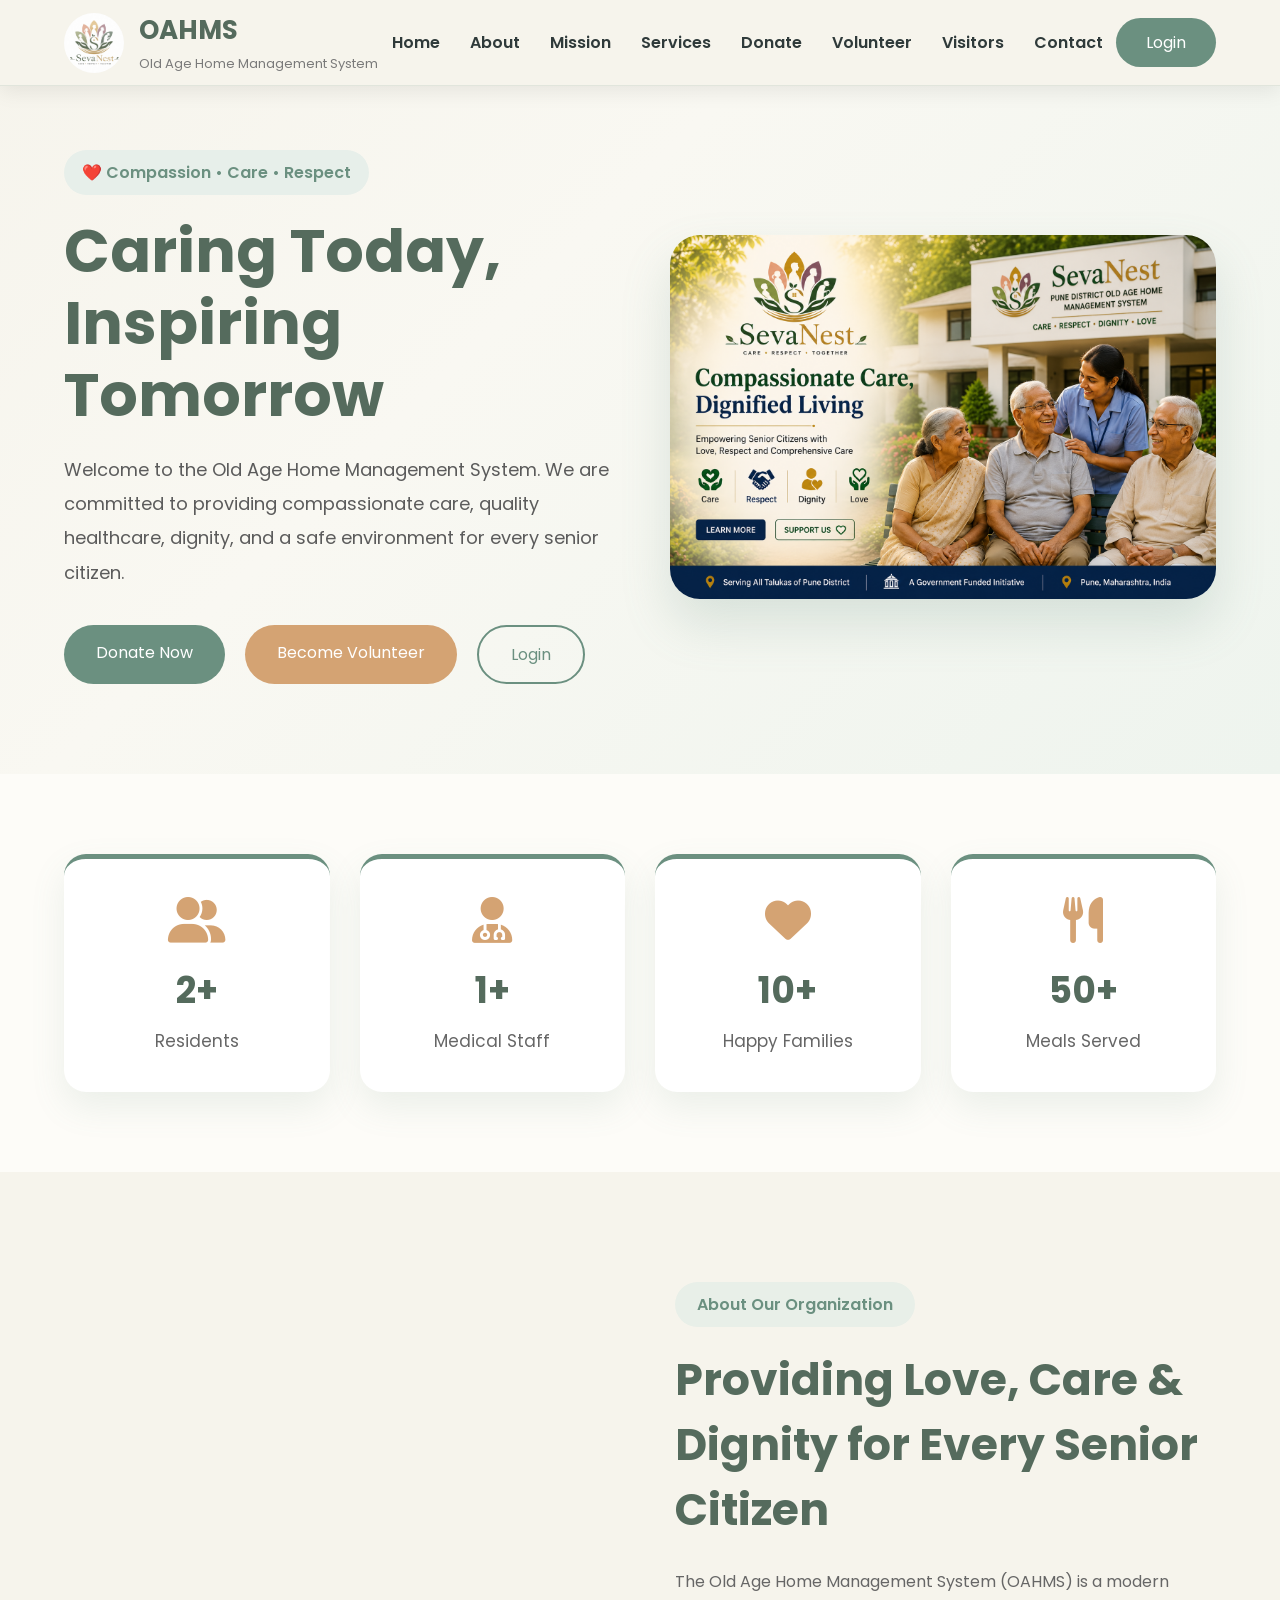
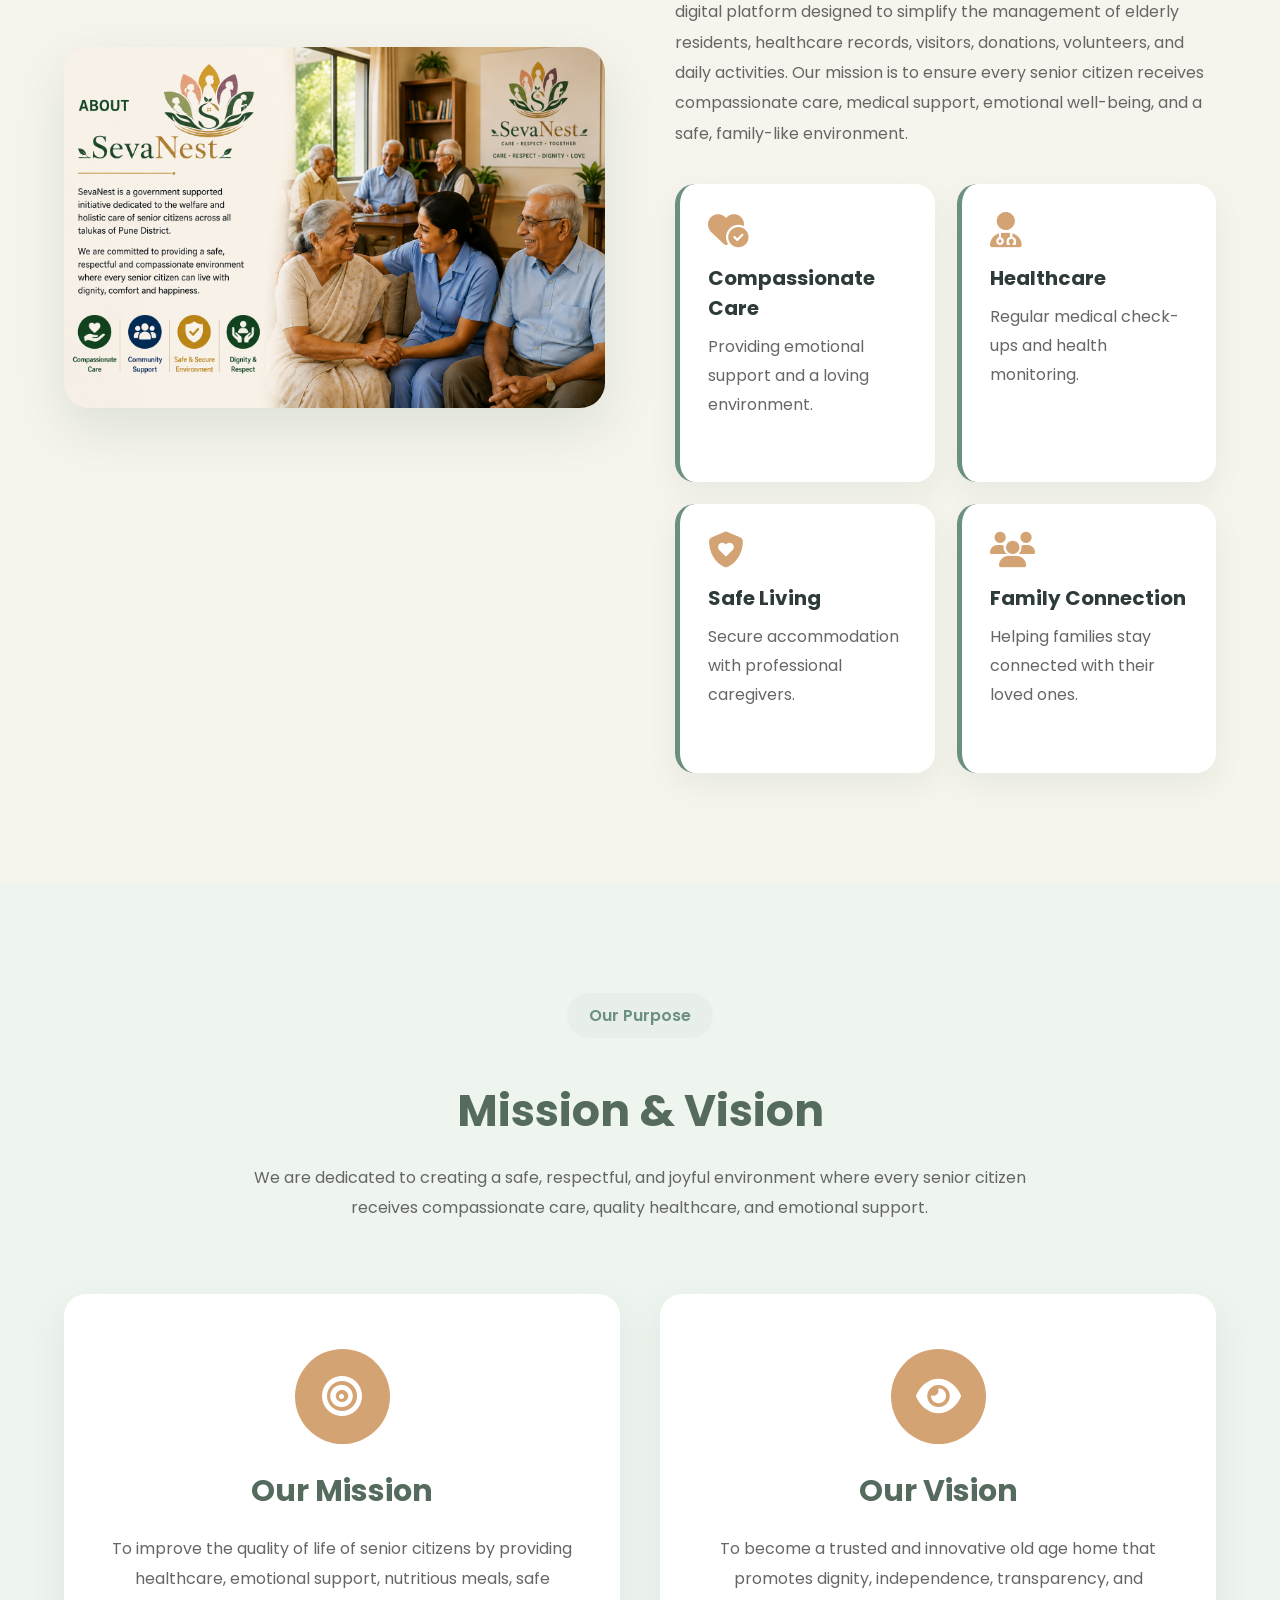
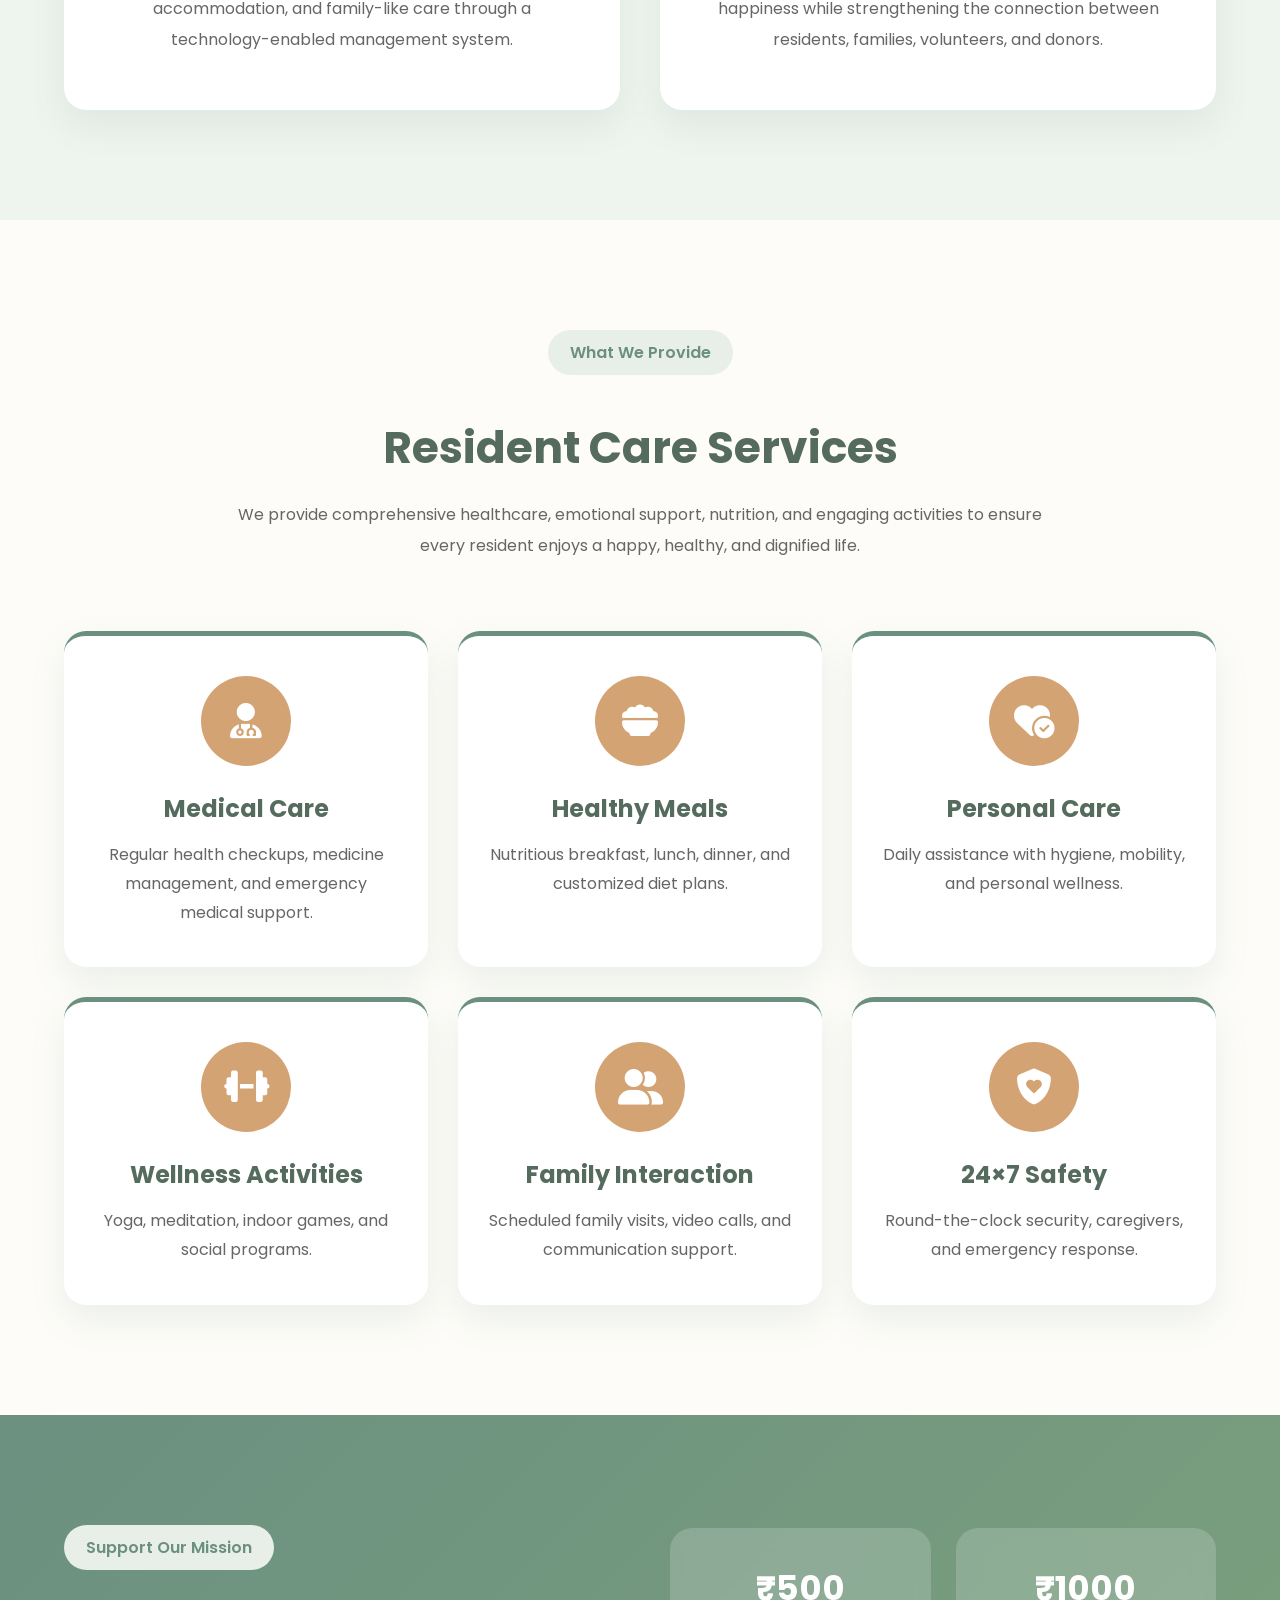
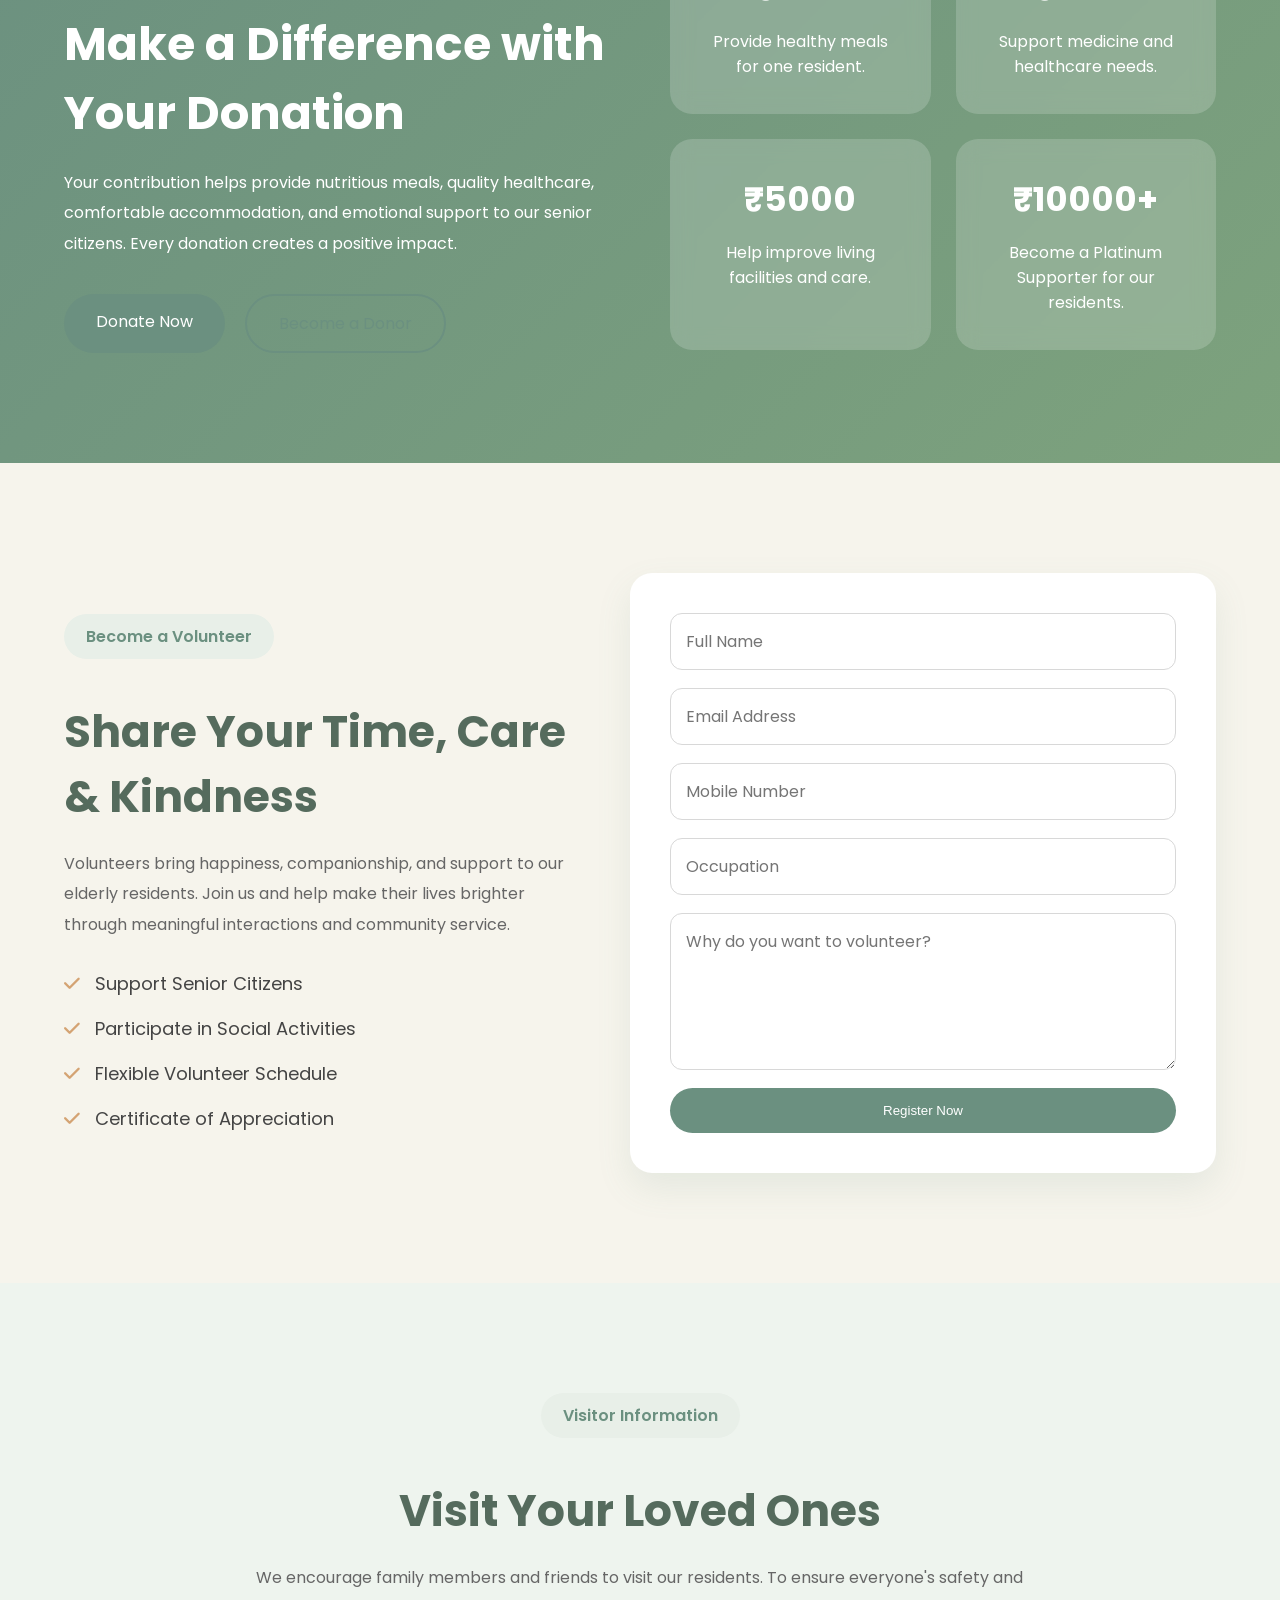
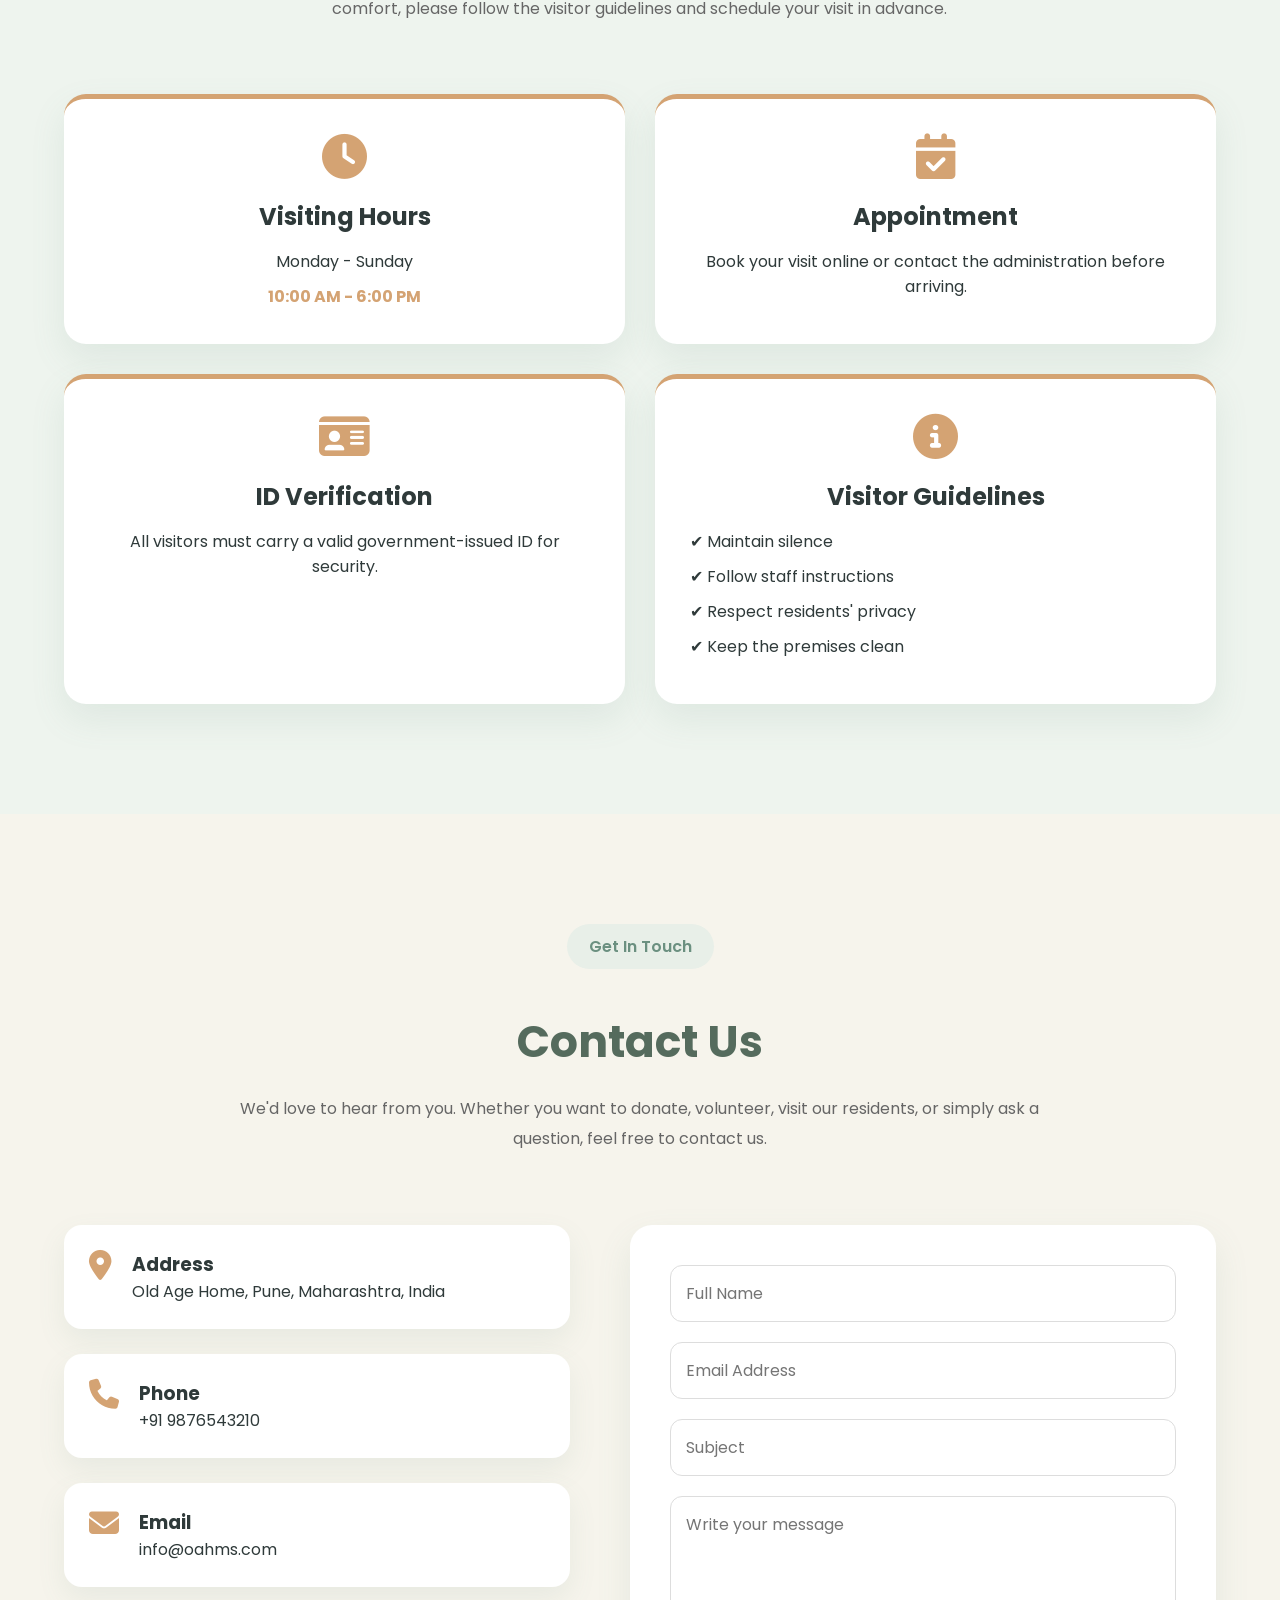
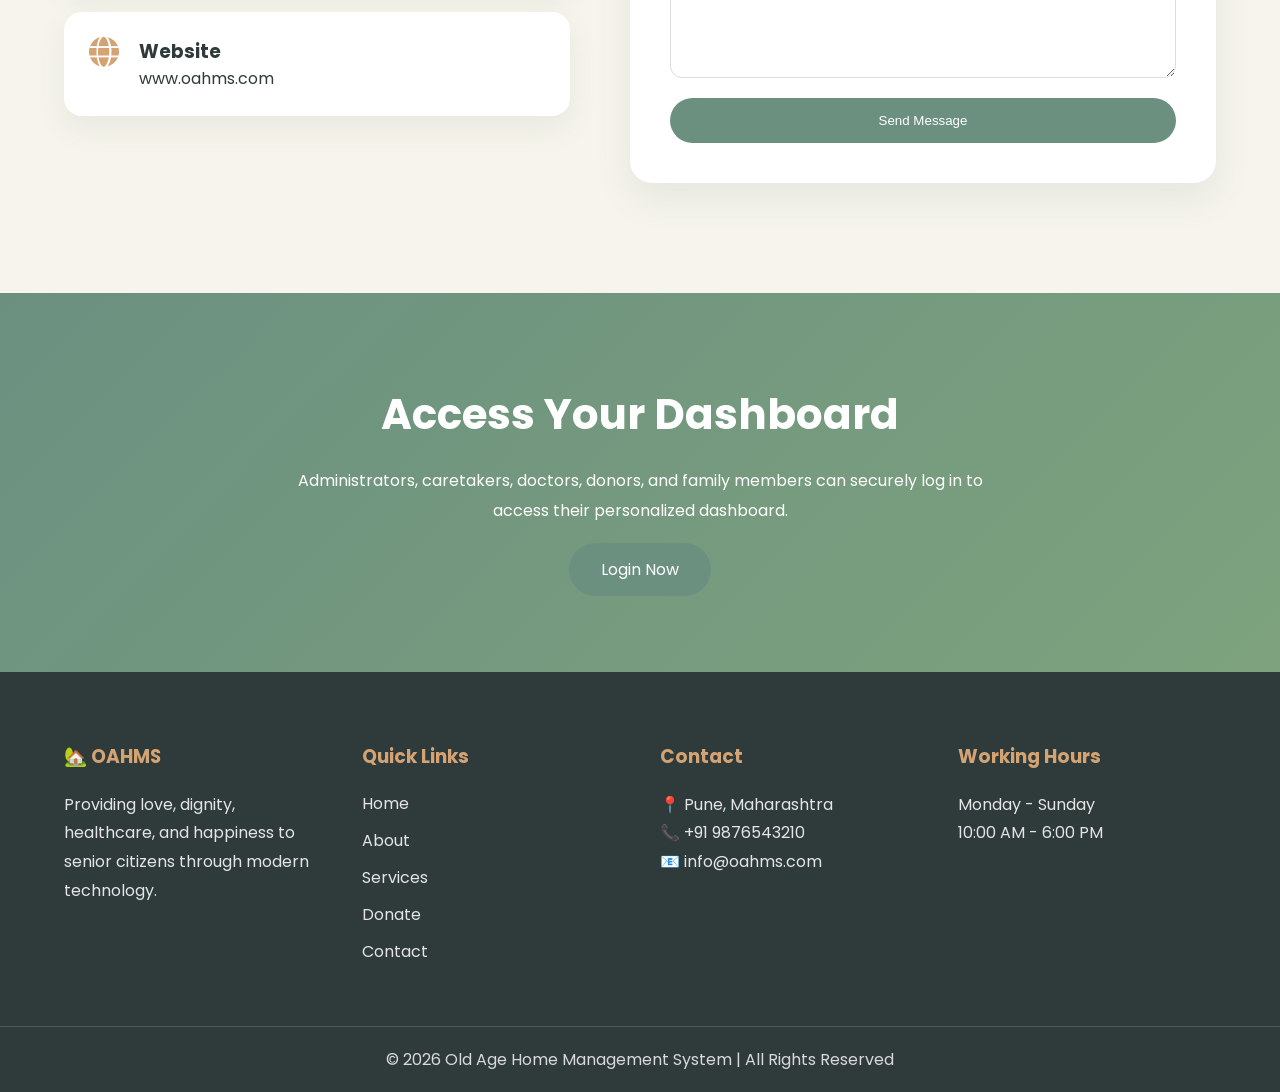
==== index.html @ 50c927cb "Added landing page for Old Age Home Management System" ====
<!DOCTYPE html>
<html lang="en">

<head>
    <meta charset="UTF-8">
    <meta name="viewport" content="width=device-width, initial-scale=1.0">

    <title>Old Age Home Management System</title>

    <!-- Google Font -->
    <link href="https://fonts.googleapis.com/css2?family=Poppins:wght@300;400;500;600;700&display=swap"
        rel="stylesheet">

    <!-- Font Awesome -->
    <link rel="stylesheet"
        href="https://cdnjs.cloudflare.com/ajax/libs/font-awesome/6.6.0/css/all.min.css">

    <!-- CSS -->
    <link rel="stylesheet" href="css/style.css">
    <link rel="stylesheet" href="css/responsive.css">
</head>

<body>

    <!-- ================= HEADER ================= -->

    <header class="header">

        <div class="container">

            <div class="logo">

                <img src="images/logo.png" alt="Logo">

                <div class="logo-text">
                    <h2>OAHMS</h2>
                    <span>Old Age Home Management System</span>
                </div>

            </div>

            <nav class="navbar">

                <ul>

                    <li><a href="#">Home</a></li>

                    <li><a href="#about">About</a></li>

                    <li><a href="#mission">Mission</a></li>

                    <li><a href="#services">Services</a></li>

                    <li><a href="#donation">Donate</a></li>

                    <li><a href="#volunteer">Volunteer</a></li>

                    <li><a href="#visitor">Visitors</a></li>

                    <li><a href="#contact">Contact</a></li>

                </ul>

            </nav>

            <a href="pages/login.html" class="login-btn">

                Login

            </a>

        </div>

    </header>

    <!-- ================= HERO ================= -->

    <section class="hero">

        <div class="container hero-container">

            <!-- Left Side -->

            <div class="hero-content">

                <span class="tag">

                    ❤️ Compassion • Care • Respect

                </span>

                <h1>

                    Caring Today,<br>

                    Inspiring Tomorrow

                </h1>

                <p>

                    Welcome to the Old Age Home Management System.
                    We are committed to providing compassionate care,
                    quality healthcare, dignity, and a safe environment
                    for every senior citizen.

                </p>

                <div class="hero-buttons">

                    <a href="#donation" class="btn-primary">

                        Donate Now

                    </a>

                    <a href="#volunteer" class="btn-secondary">

                        Become Volunteer

                    </a>

                    <a href="pages/login.html" class="btn-outline">

                        Login

                    </a>

                </div>

            </div>

            <!-- Right Side -->

            <div class="hero-image">

                <img src="images/hero.jpg" alt="Old Age Home">

            </div>

        </div>

    </section>

    <!-- ================= STATS ================= -->

    <section class="stats">

        <div class="container stat-grid">

            <div class="stat-card">

                <i class="fa-solid fa-user-group"></i>

                <h2>250+</h2>

                <p>Residents</p>

            </div>

            <div class="stat-card">

                <i class="fa-solid fa-user-doctor"></i>

                <h2>45+</h2>

                <p>Medical Staff</p>

            </div>

            <div class="stat-card">

                <i class="fa-solid fa-heart"></i>

                <h2>2000+</h2>

                <p>Happy Families</p>

            </div>

            <div class="stat-card">

                <i class="fa-solid fa-utensils"></i>

                <h2>10000+</h2>

                <p>Meals Served</p>

            </div>

        </div>

    </section>

    <!-- ================= ABOUT SECTION ================= -->

<section class="about" id="about">

    <div class="container about-container">

        <!-- Left Image -->

        <div class="about-image">

            <img src="images/about.jpg" alt="About Old Age Home">

        </div>

        <!-- Right Content -->

        <div class="about-content">

            <span class="section-tag">
                About Our Organization
            </span>

            <h2>
                Providing Love, Care & Dignity for Every Senior Citizen
            </h2>

            <p>
                The Old Age Home Management System (OAHMS) is a modern digital
                platform designed to simplify the management of elderly residents,
                healthcare records, visitors, donations, volunteers, and daily
                activities. Our mission is to ensure every senior citizen receives
                compassionate care, medical support, emotional well-being, and a
                safe, family-like environment.
            </p>

            <div class="about-features">

                <div class="feature-card">
                    <i class="fa-solid fa-heart-circle-check"></i>
                    <h4>Compassionate Care</h4>
                    <p>Providing emotional support and a loving environment.</p>
                </div>

                <div class="feature-card">
                    <i class="fa-solid fa-user-doctor"></i>
                    <h4>Healthcare</h4>
                    <p>Regular medical check-ups and health monitoring.</p>
                </div>

                <div class="feature-card">
                    <i class="fa-solid fa-shield-heart"></i>
                    <h4>Safe Living</h4>
                    <p>Secure accommodation with professional caregivers.</p>
                </div>

                <div class="feature-card">
                    <i class="fa-solid fa-users"></i>
                    <h4>Family Connection</h4>
                    <p>Helping families stay connected with their loved ones.</p>
                </div>

            </div>

        </div>

    </div>

</section>

<!-- ================= MISSION & VISION ================= -->

<section class="mission" id="mission">

    <div class="container">

        <div class="section-title">

            <span class="section-tag">Our Purpose</span>

            <h2>Mission & Vision</h2>

            <p>
                We are dedicated to creating a safe, respectful, and joyful
                environment where every senior citizen receives compassionate
                care, quality healthcare, and emotional support.
            </p>

        </div>

        <div class="mission-grid">

            <!-- Mission Card -->

            <div class="mission-card">

                <div class="mission-icon">
                    <i class="fa-solid fa-bullseye"></i>
                </div>

                <h3>Our Mission</h3>

                <p>
                    To improve the quality of life of senior citizens by
                    providing healthcare, emotional support, nutritious meals,
                    safe accommodation, and family-like care through a
                    technology-enabled management system.
                </p>

            </div>

            <!-- Vision Card -->

            <div class="mission-card">

                <div class="mission-icon">
                    <i class="fa-solid fa-eye"></i>
                </div>

                <h3>Our Vision</h3>

                <p>
                    To become a trusted and innovative old age home that
                    promotes dignity, independence, transparency, and happiness
                    while strengthening the connection between residents,
                    families, volunteers, and donors.
                </p>

            </div>

        </div>

    </div>

</section>

<!-- ================= RESIDENT CARE SERVICES ================= -->

<section class="services" id="services">

    <div class="container">

        <div class="section-title">

            <span class="section-tag">What We Provide</span>

            <h2>Resident Care Services</h2>

            <p>
                We provide comprehensive healthcare, emotional support, nutrition,
                and engaging activities to ensure every resident enjoys a happy,
                healthy, and dignified life.
            </p>

        </div>

        <div class="services-grid">

            <!-- Card 1 -->
            <div class="service-card">

                <div class="service-icon">
                    <i class="fa-solid fa-user-doctor"></i>
                </div>

                <h3>Medical Care</h3>

                <p>
                    Regular health checkups, medicine management,
                    and emergency medical support.
                </p>

            </div>

            <!-- Card 2 -->

            <div class="service-card">

                <div class="service-icon">
                    <i class="fa-solid fa-bowl-food"></i>
                </div>

                <h3>Healthy Meals</h3>

                <p>
                    Nutritious breakfast, lunch, dinner,
                    and customized diet plans.
                </p>

            </div>

            <!-- Card 3 -->

            <div class="service-card">

                <div class="service-icon">
                    <i class="fa-solid fa-heart-circle-check"></i>
                </div>

                <h3>Personal Care</h3>

                <p>
                    Daily assistance with hygiene,
                    mobility, and personal wellness.
                </p>

            </div>

            <!-- Card 4 -->

            <div class="service-card">

                <div class="service-icon">
                    <i class="fa-solid fa-dumbbell"></i>
                </div>

                <h3>Wellness Activities</h3>

                <p>
                    Yoga, meditation,
                    indoor games, and social programs.
                </p>

            </div>

            <!-- Card 5 -->

            <div class="service-card">

                <div class="service-icon">
                    <i class="fa-solid fa-user-group"></i>
                </div>

                <h3>Family Interaction</h3>

                <p>
                    Scheduled family visits,
                    video calls, and communication support.
                </p>

            </div>

            <!-- Card 6 -->

            <div class="service-card">

                <div class="service-icon">
                    <i class="fa-solid fa-shield-heart"></i>
                </div>

                <h3>24×7 Safety</h3>

                <p>
                    Round-the-clock security,
                    caregivers, and emergency response.
                </p>

            </div>

        </div>

    </div>

</section>
<!-- ================= DONATION ================= -->

<section class="donation" id="donation">

    <div class="container donation-container">

        <div class="donation-content">

            <span class="section-tag">Support Our Mission</span>

            <h2>Make a Difference with Your Donation</h2>

            <p>
                Your contribution helps provide nutritious meals, quality healthcare,
                comfortable accommodation, and emotional support to our senior citizens.
                Every donation creates a positive impact.
            </p>

            <div class="donation-buttons">

                <a href="#" class="btn-primary">Donate Now</a>

                <a href="#" class="btn-outline">Become a Donor</a>

            </div>

        </div>

        <div class="donation-cards">

            <div class="donation-card">
                <h3>₹500</h3>
                <p>Provide healthy meals for one resident.</p>
            </div>

            <div class="donation-card">
                <h3>₹1000</h3>
                <p>Support medicine and healthcare needs.</p>
            </div>

            <div class="donation-card">
                <h3>₹5000</h3>
                <p>Help improve living facilities and care.</p>
            </div>

            <div class="donation-card">
                <h3>₹10000+</h3>
                <p>Become a Platinum Supporter for our residents.</p>
            </div>

        </div>

    </div>

</section>
<!-- ================= VOLUNTEER ================= -->

<section class="volunteer" id="volunteer">

    <div class="container volunteer-container">

        <!-- Left Content -->

        <div class="volunteer-content">

            <span class="section-tag">Become a Volunteer</span>

            <h2>Share Your Time, Care & Kindness</h2>

            <p>
                Volunteers bring happiness, companionship, and support to our
                elderly residents. Join us and help make their lives brighter
                through meaningful interactions and community service.
            </p>

            <ul class="volunteer-list">
                <li><i class="fa-solid fa-check"></i> Support Senior Citizens</li>
                <li><i class="fa-solid fa-check"></i> Participate in Social Activities</li>
                <li><i class="fa-solid fa-check"></i> Flexible Volunteer Schedule</li>
                <li><i class="fa-solid fa-check"></i> Certificate of Appreciation</li>
            </ul>

        </div>

        <!-- Right Form -->

        <div class="volunteer-form">

            <form>

                <input type="text" placeholder="Full Name" required>

                <input type="email" placeholder="Email Address" required>

                <input type="tel" placeholder="Mobile Number" required>

                <input type="text" placeholder="Occupation">

                <textarea rows="5" placeholder="Why do you want to volunteer?"></textarea>

                <button type="submit" class="btn-primary">
                    Register Now
                </button>

            </form>

        </div>

    </div>

</section>
<!-- ================= VISITOR INFORMATION ================= -->

<section class="visitor" id="visitor">

    <div class="container">

        <div class="section-title">

            <span class="section-tag">Visitor Information</span>

            <h2>Visit Your Loved Ones</h2>

            <p>
                We encourage family members and friends to visit our residents.
                To ensure everyone's safety and comfort, please follow the visitor
                guidelines and schedule your visit in advance.
            </p>

        </div>

        <div class="visitor-grid">

            <!-- Visiting Hours -->

            <div class="visitor-card">

                <i class="fa-solid fa-clock"></i>

                <h3>Visiting Hours</h3>

                <p>Monday - Sunday</p>

                <h4>10:00 AM - 6:00 PM</h4>

            </div>

            <!-- Appointment -->

            <div class="visitor-card">

                <i class="fa-solid fa-calendar-check"></i>

                <h3>Appointment</h3>

                <p>
                    Book your visit online or contact the administration before arriving.
                </p>

            </div>

            <!-- ID -->

            <div class="visitor-card">

                <i class="fa-solid fa-id-card"></i>

                <h3>ID Verification</h3>

                <p>
                    All visitors must carry a valid government-issued ID for security.
                </p>

            </div>

            <!-- Rules -->

            <div class="visitor-card">

                <i class="fa-solid fa-circle-info"></i>

                <h3>Visitor Guidelines</h3>

                <ul>
                    <li>✔ Maintain silence</li>
                    <li>✔ Follow staff instructions</li>
                    <li>✔ Respect residents' privacy</li>
                    <li>✔ Keep the premises clean</li>
                </ul>

            </div>

        </div>

    </div>

</section>
<!-- ================= CONTACT ================= -->

<section class="contact" id="contact">

    <div class="container">

        <div class="section-title">

            <span class="section-tag">Get In Touch</span>

            <h2>Contact Us</h2>

            <p>
                We'd love to hear from you. Whether you want to donate,
                volunteer, visit our residents, or simply ask a question,
                feel free to contact us.
            </p>

        </div>

        <div class="contact-container">

            <!-- Left Side -->

            <div class="contact-info">

                <div class="contact-box">

                    <i class="fa-solid fa-location-dot"></i>

                    <div>

                        <h3>Address</h3>

                        <p>Old Age Home, Pune, Maharashtra, India</p>

                    </div>

                </div>

                <div class="contact-box">

                    <i class="fa-solid fa-phone"></i>

                    <div>

                        <h3>Phone</h3>

                        <p>+91 9876543210</p>

                    </div>

                </div>

                <div class="contact-box">

                    <i class="fa-solid fa-envelope"></i>

                    <div>

                        <h3>Email</h3>

                        <p>info@oahms.com</p>

                    </div>

                </div>

                <div class="contact-box">

                    <i class="fa-solid fa-globe"></i>

                    <div>

                        <h3>Website</h3>

                        <p>www.oahms.com</p>

                    </div>

                </div>

            </div>

            <!-- Right Side -->

            <div class="contact-form">

                <form>

                    <input type="text" placeholder="Full Name" required>

                    <input type="email" placeholder="Email Address" required>

                    <input type="text" placeholder="Subject">

                    <textarea rows="6" placeholder="Write your message"></textarea>

                    <button class="btn-primary" type="submit">

                        Send Message

                    </button>

                </form>

            </div>

        </div>

    </div>

</section>
<!-- ================= LOGIN CTA ================= -->

<section class="login-cta">

    <div class="container login-container">

        <h2>Access Your Dashboard</h2>

        <p>
            Administrators, caretakers, doctors, donors, and family members can
            securely log in to access their personalized dashboard.
        </p>

        <a href="pages/login.html" class="btn-primary">
            Login Now
        </a>

    </div>

</section>

<!-- ================= FOOTER ================= -->

<footer class="footer">

    <div class="container footer-container">

        <div class="footer-box">

            <h3>🏡 OAHMS</h3>

            <p>
                Providing love, dignity, healthcare, and happiness
                to senior citizens through modern technology.
            </p>

        </div>

        <div class="footer-box">

            <h3>Quick Links</h3>

            <ul>

                <li><a href="#">Home</a></li>
                <li><a href="#about">About</a></li>
                <li><a href="#services">Services</a></li>
                <li><a href="#donation">Donate</a></li>
                <li><a href="#contact">Contact</a></li>

            </ul>

        </div>

        <div class="footer-box">

            <h3>Contact</h3>

            <p>📍 Pune, Maharashtra</p>
            <p>📞 +91 9876543210</p>
            <p>📧 info@oahms.com</p>

        </div>

        <div class="footer-box">

            <h3>Working Hours</h3>

            <p>Monday - Sunday</p>
            <p>10:00 AM - 6:00 PM</p>

        </div>

    </div>

    <div class="footer-bottom">

        <p>
            © 2026 Old Age Home Management System | All Rights Reserved
        </p>

    </div>

</footer>

    <script src="js/script.js"></script>

    <button id="topBtn">
    <i class="fa-solid fa-arrow-up"></i>
</button>

</body>

</html>
---- css/style.css ----
/* ===========================
   GOOGLE FONT & RESET
=========================== */

*{
    margin:0;
    padding:0;
    box-sizing:border-box;
    scroll-behavior:smooth;
}

body{
    font-family:'Poppins',sans-serif;
    background:#F6F4EC;
    color:#2F3A3A;
    overflow-x:hidden;
}

img{
    width:100%;
    display:block;
}

a{
    text-decoration:none;
}

ul{
    list-style:none;
}

.container{
    width:90%;
    max-width:1200px;
    margin:auto;
}


/* ===========================
   HEADER
=========================== */

.header{

    position:fixed;
    top:0;
    left:0;
    width:100%;

    background:#F6F4EC;

    box-shadow:0 8px 25px rgba(107,144,128,.18);

    border-bottom:1px solid rgba(107,144,128,.15);

    z-index:1000;

}


.header .container{

    display:flex;
    justify-content:space-between;
    align-items:center;

    height:85px;

}


.logo{

    display:flex;
    align-items:center;
    gap:15px;

}


.logo img{

    width:60px;
    height:60px;
    border-radius:50%;

}


.logo-text h2{

    color:#556B5D;
    font-size:26px;
    font-weight:700;

}


.logo-text span{

    font-size:13px;
    color:#7A7A7A;

}


.navbar ul{

    display:flex;
    gap:30px;

}


.navbar a{

    color:#2F3A3A;

    font-weight:600;

    transition:.3s;

}


.navbar a:hover{

    color:#D4A373;

}


.login-btn{

    background:#6B9080;

    color:white;

    padding:12px 30px;

    border-radius:50px;

    transition:.3s;

}


.login-btn:hover{

    background:#D4A373;

}


/* ===========================
   HERO SECTION
=========================== */


.hero{

    padding-top:150px;
    padding-bottom:90px;


    background:linear-gradient(
    135deg,
    #F6F4EC 0%,
    #F9F8F2 40%,
    #EEF4EE 100%
    );

}


.hero-container{

    display:flex;
    justify-content:space-between;
    align-items:center;
    gap:60px;

}


.hero-content{

    flex:1;

}


.hero-image{

    flex:1;

}


.tag{

    display:inline-block;

    background:#E7EFEA;

    color:#6B9080;

    padding:10px 18px;

    border-radius:30px;

    margin-bottom:20px;

    font-weight:600;

}


.hero h1{

    font-size:60px;

    color:#556B5D;

    line-height:1.2;

    margin-bottom:22px;

}


.hero p{

    font-size:18px;

    color:#5B5B5B;

    line-height:1.9;

    margin-bottom:35px;

}


/* ===========================
   BUTTONS
=========================== */


.hero-buttons{

    display:flex;
    gap:20px;
    flex-wrap:wrap;

}


.btn-primary{

    background:#6B9080;

    color:#fff;

    padding:15px 32px;

    border-radius:50px;

    transition:.35s;

}


.btn-primary:hover{

    background:#5A7D6E;

}


.btn-secondary{

    background:#D4A373;

    color:white;

    padding:15px 32px;

    border-radius:50px;

    transition:.35s;

}


.btn-secondary:hover{

    background:#BD8D5F;

}


.btn-outline{

    border:2px solid #6B9080;

    color:#6B9080;

    padding:15px 32px;

    border-radius:50px;

    transition:.35s;

}


.btn-outline:hover{

    background:#6B9080;

    color:white;

}


/* ===========================
   HERO IMAGE
=========================== */


.hero-image img{

    border-radius:30px;

    box-shadow:0 25px 50px rgba(107,144,128,.20);

}
/* ===========================
   STATISTICS
=========================== */

.stats{

    padding:80px 0;

    background:#FDFCF8;

}


.stat-grid{

    display:grid;

    grid-template-columns:repeat(4,1fr);

    gap:30px;

}


.stat-card{

    background:#FFFFFF;

    padding:38px;

    border-radius:22px;

    border-top:5px solid #6B9080;

    text-align:center;

    box-shadow:0 15px 35px rgba(107,144,128,.12);

    transition:.35s;

}


.stat-card:hover{

    transform:translateY(-12px);

    box-shadow:0 20px 45px rgba(107,144,128,.20);

}


.stat-card i{

    font-size:46px;

    color:#D4A373;

    margin-bottom:20px;

}


.stat-card h2{

    font-size:36px;

    color:#556B5D;

    margin-bottom:10px;

}


.stat-card p{

    color:#666;

    font-size:17px;

}



/* ===========================
   ABOUT SECTION
=========================== */


.about{

    padding:110px 0;

    background:#F6F4EC;

}


.about-container{

    display:flex;

    align-items:center;

    justify-content:space-between;

    gap:70px;

}


.about-image{

    flex:1;

}


.about-image img{

    width:100%;

    border-radius:25px;

    box-shadow:0 20px 50px rgba(107,144,128,.18);

}


.about-content{

    flex:1;

}


.section-tag{

    display:inline-block;

    background:#E8EFE8;

    color:#6B9080;

    padding:10px 22px;

    border-radius:30px;

    font-weight:600;

    margin-bottom:20px;

}


.about-content h2{

    font-size:44px;

    color:#556B5D;

    margin-bottom:25px;

}


.about-content p{

    color:#666;

    line-height:1.9;

    margin-bottom:35px;

}


.about-features{

    display:grid;

    grid-template-columns:repeat(2,1fr);

    gap:22px;

}


.feature-card{

    background:#FFFFFF;

    padding:28px;

    border-radius:20px;

    border-left:5px solid #6B9080;

    box-shadow:0 12px 28px rgba(107,144,128,.10);

    transition:.35s;

}


.feature-card:hover{

    background:#6B9080;

    transform:translateY(-10px);

    color:white;

}


.feature-card i{

    font-size:36px;

    color:#D4A373;

    margin-bottom:15px;

}


.feature-card:hover i{

    color:#FFF5D7;

}


.feature-card h4{

    margin-bottom:10px;

    font-size:20px;

}


.feature-card p{

    line-height:1.8;

}


.feature-card:hover p{

    color:white;

}




/* ===========================
   MISSION & VISION
=========================== */


.mission{

    padding:110px 0;

    background:#EEF4EE;

}


.section-title{

    text-align:center;

    margin-bottom:70px;

}


.section-title h2{

    font-size:44px;

    color:#556B5D;

    margin:20px 0;

}


.section-title p{

    width:70%;

    margin:auto;

    color:#666;

    line-height:1.9;

}


.mission-grid{

    display:grid;

    grid-template-columns:repeat(2,1fr);

    gap:40px;

}


.mission-card{

    background:#FFFFFF;

    padding:55px 40px;

    border-radius:22px;

    text-align:center;

    box-shadow:0 15px 35px rgba(107,144,128,.12);

    transition:.35s;

}


.mission-card:hover{

    background:#6B9080;

    transform:translateY(-12px);

}


.mission-icon{

    width:95px;

    height:95px;

    background:#D4A373;

    border-radius:50%;

    display:flex;

    justify-content:center;

    align-items:center;

    margin:auto;

    margin-bottom:25px;

}


.mission-icon i{

    color:white;

    font-size:40px;

}


.mission-card h3{

    font-size:30px;

    color:#556B5D;

    margin-bottom:20px;

}


.mission-card p{

    color:#666;

    line-height:1.9;

}


.mission-card:hover h3,
.mission-card:hover p{

    color:white;

}


.mission-card:hover .mission-icon{

    background:white;

}


.mission-card:hover .mission-icon i{

    color:#6B9080;

}



/* ===========================
   SERVICES
=========================== */


.services{

    padding:110px 0;

    background:#FDFCF8;

}


.services-grid{

    display:grid;

    grid-template-columns:repeat(3,1fr);

    gap:30px;

}


.service-card{

    background:#FFFFFF;

    padding:40px 30px;

    border-radius:22px;

    text-align:center;

    border-top:5px solid #6B9080;

    box-shadow:0 15px 35px rgba(107,144,128,.12);

    transition:.35s;

}


.service-card:hover{

    background:#6B9080;

    transform:translateY(-12px);

}


.service-icon{

    width:90px;

    height:90px;

    background:#D4A373;

    border-radius:50%;

    display:flex;

    justify-content:center;

    align-items:center;

    margin:auto;

    margin-bottom:25px;

}


.service-icon i{

    color:white;

    font-size:36px;

}


.service-card h3{

    color:#556B5D;

    font-size:24px;

    margin-bottom:15px;

}


.service-card p{

    color:#666;

    line-height:1.8;

}


.service-card:hover h3,
.service-card:hover p{

    color:white;

}


.service-card:hover .service-icon{

    background:white;

}


.service-card:hover .service-icon i{

    color:#6B9080;

}
/* ===========================
   DONATION
=========================== */

.donation{

    padding:110px 0;

    background:linear-gradient(
    135deg,
    #6B9080,
    #7DA27D
    );

    color:white;

}


.donation-container{

    display:flex;

    align-items:center;

    justify-content:space-between;

    gap:60px;

}


.donation-content{

    flex:1;

}


.donation-content h2{

    font-size:46px;

    margin:20px 0;

}


.donation-content p{

    line-height:1.9;

    margin-bottom:35px;

}


.donation-buttons{

    display:flex;

    gap:20px;

    flex-wrap:wrap;

}


.donation-cards{

    flex:1;

    display:grid;

    grid-template-columns:repeat(2,1fr);

    gap:25px;

}


.donation-card{

    background:rgba(255,255,255,.18);

    backdrop-filter:blur(10px);

    padding:35px;

    border-radius:22px;

    text-align:center;

    transition:.35s;

}


.donation-card:hover{

    background:white;

    color:#556B5D;

    transform:translateY(-10px);

}


.donation-card h3{

    font-size:34px;

    margin-bottom:15px;

}



/* ===========================
   VOLUNTEER
=========================== */

.volunteer{

    padding:110px 0;

    background:#F6F4EC;

}


.volunteer-container{

    display:flex;

    gap:60px;

    align-items:center;

}


.volunteer-content{

    flex:1;

}


.volunteer-content h2{

    font-size:44px;

    color:#556B5D;

    margin:20px 0;

}


.volunteer-content p{

    color:#666;

    line-height:1.9;

    margin-bottom:30px;

}


.volunteer-list{

    display:flex;

    flex-direction:column;

    gap:18px;

}


.volunteer-list li{

    font-size:18px;

    color:#444;

}


.volunteer-list i{

    color:#D4A373;

    margin-right:10px;

}


.volunteer-form{

    flex:1;

    background:white;

    padding:40px;

    border-radius:22px;

    box-shadow:0 15px 35px rgba(107,144,128,.12);

}


.volunteer-form form{

    display:flex;

    flex-direction:column;

    gap:18px;

}


.volunteer-form input,
.volunteer-form textarea{

    width:100%;

    padding:15px;

    border:1px solid #D8D8D8;

    border-radius:12px;

    font-size:16px;

    outline:none;

    font-family:'Poppins',sans-serif;

}


.volunteer-form input:focus,
.volunteer-form textarea:focus{

    border-color:#6B9080;

}


.volunteer-form button{

    border:none;

    cursor:pointer;

}



/* ===========================
   VISITOR INFORMATION
=========================== */

.visitor{

    padding:110px 0;

    background:#EEF4EE;

}


.visitor-grid{

    display:grid;

    grid-template-columns:repeat(2,1fr);

    gap:30px;

}


.visitor-card{

    background:#FFFFFF;

    padding:35px;

    border-radius:22px;

    text-align:center;

    border-top:5px solid #D4A373;

    box-shadow:0 15px 35px rgba(107,144,128,.12);

    transition:.35s;

}


.visitor-card:hover{

    background:#6B9080;

    color:#fff;

    transform:translateY(-10px);

}


.visitor-card i{

    font-size:45px;

    color:#D4A373;

    margin-bottom:20px;

}


.visitor-card:hover i{

    color:#FFF5D7;

}


.visitor-card h3{

    margin-bottom:15px;

    font-size:24px;

}


.visitor-card h4{

    color:#D4A373;

    margin-top:10px;

}


.visitor-card:hover h4{

    color:white;

}


.visitor-card ul{

    text-align:left;

    margin-top:15px;

}


.visitor-card ul li{

    margin-bottom:10px;

}



/* ===========================
   CONTACT
=========================== */

.contact{

    padding:110px 0;

    background:#F6F4EC;

}


.contact-container{

    display:flex;

    gap:60px;

    margin-top:60px;

}


.contact-info{

    flex:1;

}


.contact-box{

    display:flex;

    gap:20px;

    align-items:flex-start;

    margin-bottom:25px;

    background:white;

    padding:25px;

    border-radius:18px;

    box-shadow:0 12px 28px rgba(107,144,128,.10);

    transition:.35s;

}


.contact-box:hover{

    background:#6B9080;

    color:white;

}


.contact-box i{

    font-size:30px;

    color:#D4A373;

}


.contact-box:hover i{

    color:white;

}


.contact-form{

    flex:1;

    background:white;

    padding:40px;

    border-radius:22px;

    box-shadow:0 15px 35px rgba(107,144,128,.12);

}


.contact-form form{

    display:flex;

    flex-direction:column;

    gap:20px;

}


.contact-form input,
.contact-form textarea{

    padding:15px;

    border:1px solid #ddd;

    border-radius:12px;

    font-size:16px;

    outline:none;

    font-family:'Poppins',sans-serif;

}


.contact-form input:focus,
.contact-form textarea:focus{

    border-color:#6B9080;

}


.contact-form button{

    border:none;

    cursor:pointer;

}



/* ===========================
   LOGIN CTA
=========================== */

.login-cta{

    padding:90px 0;

    background:linear-gradient(
    135deg,
    #6B9080,
    #7DA27D
    );

    color:white;

    text-align:center;

}


.login-container h2{

    font-size:42px;

    margin-bottom:20px;

}


.login-container p{

    max-width:700px;

    margin:0 auto 30px;

    line-height:1.9;

}



/* ===========================
   FOOTER
=========================== */

.footer{

    background:#2F3A3A;

    color:white;

    padding:70px 0 0;

}


.footer-container{

    display:grid;

    grid-template-columns:repeat(4,1fr);

    gap:40px;

}


.footer-box h3{

    color:#D4A373;

    margin-bottom:20px;

}


.footer-box p{

    color:#E5E5E5;

    line-height:1.8;

}


.footer-box ul li{

    margin-bottom:12px;

}


.footer-box ul li a{

    color:#E5E5E5;

    transition:.3s;

}


.footer-box ul li a:hover{

    color:#D4A373;

    padding-left:6px;

}


.footer-bottom{

    margin-top:50px;

    text-align:center;

    padding:20px;

    border-top:1px solid rgba(255,255,255,.15);

    color:#DADADA;

}



/* ===========================
   SCROLL ANIMATION
=========================== */

.hidden{

    opacity:0;

    transform:translateY(60px);

    transition:all .8s ease;

}


.show{

    opacity:1;

    transform:translateY(0);

}



/* ===========================
   BACK TO TOP BUTTON
=========================== */

#topBtn{

    position:fixed;

    bottom:30px;

    right:30px;

    width:55px;

    height:55px;

    border:none;

    border-radius:50%;

    background:#6B9080;

    color:white;

    font-size:20px;

    cursor:pointer;

    display:none;

    z-index:999;

    transition:.3s;

    box-shadow:0 10px 25px rgba(107,144,128,.30);

}


#topBtn:hover{

    background:#D4A373;

    transform:translateY(-5px);

}
---- css/responsive.css ----
/* ===========================
   RESPONSIVE DESIGN
=========================== */

/* ===========================
   Laptop
=========================== */

@media (max-width:1200px){

.hero h1{
    font-size:48px;
}

.container{
    width:92%;
}

}

/* ===========================
   Tablet
=========================== */

@media (max-width:992px){

.header .container{
    flex-direction:column;
    height:auto;
    padding:20px 0;
}

.navbar{
    margin:20px 0;
}

.navbar ul{
    flex-wrap:wrap;
    justify-content:center;
    gap:18px;
}

.hero-container{
    flex-direction:column-reverse;
    text-align:center;
}

.hero-content{
    width:100%;
}

.hero-buttons{
    justify-content:center;
}

.hero h1{
    font-size:42px;
}

.hero p{
    font-size:17px;
}

.hero-image img{
    max-width:600px;
    margin:auto;
}

.stat-grid{
    grid-template-columns:repeat(2,1fr);
}
.mission-grid{
    grid-template-columns:1fr;
}

.section-title p{
    width:100%;
}
.services-grid{
    grid-template-columns:repeat(2,1fr);
}
.donation-container{
    flex-direction:column;
    text-align:center;
}

.donation-buttons{
    justify-content:center;
}

.donation-cards{
    width:100%;
}
.volunteer-container{
    flex-direction:column;
}

.volunteer-content{
    text-align:center;
}

.volunteer-list{
    align-items:center;
}
.visitor-grid{
    grid-template-columns:1fr;
}
.contact-container{
    flex-direction:column;
}
.footer-container{
    grid-template-columns:repeat(2,1fr);
}

/* About Section */

.about-container{
    flex-direction:column;
    text-align:center;
}

.about-features{
    grid-template-columns:repeat(2,1fr);
}

}

/* ===========================
   Mobile
=========================== */

@media (max-width:768px){

.logo{
    flex-direction:column;
    text-align:center;
}

.logo img{
    width:50px;
    height:50px;
}

.logo-text h2{
    font-size:22px;
}

.logo-text span{
    font-size:12px;
}

.navbar ul{
    flex-direction:column;
    align-items:center;
    gap:12px;
}

.login-btn{
    margin-top:15px;
}

.hero{
    padding-top:220px;
}

.hero h1{
    font-size:34px;
}

.hero p{
    font-size:16px;
}

.hero-buttons{
    flex-direction:column;
    align-items:center;
}

.btn-primary,
.btn-secondary,
.btn-outline{

    width:240px;
    text-align:center;

}

.stat-grid{
    grid-template-columns:1fr;
}

.stat-card{
    padding:30px;
}
.section-title h2{
    font-size:34px;
}

.mission-card{
    padding:35px 25px;
}
.services-grid{
    grid-template-columns:1fr;
}
.donation-cards{
    grid-template-columns:1fr;
}

.donation-content h2{
    font-size:32px;
}
.volunteer-content h2{
    font-size:32px;
}

.volunteer-form{
    padding:25px;
}
.visitor-card{
    padding:25px;
}
.contact-form{
    padding:25px;
}
.footer-container{
    grid-template-columns:1fr;
    text-align:center;
}

.login-container h2{
    font-size:32px;
}
/* About Section */

.about-content h2{
    font-size:32px;
}

.about-features{
    grid-template-columns:1fr;
}

}

/* ===========================
   Small Mobile
=========================== */

@media (max-width:480px){

.hero h1{
    font-size:28px;
}

.hero p{
    font-size:15px;
}

.logo-text h2{
    font-size:20px;
}

.logo-text span{
    font-size:11px;
}

.container{
    width:95%;
}

}
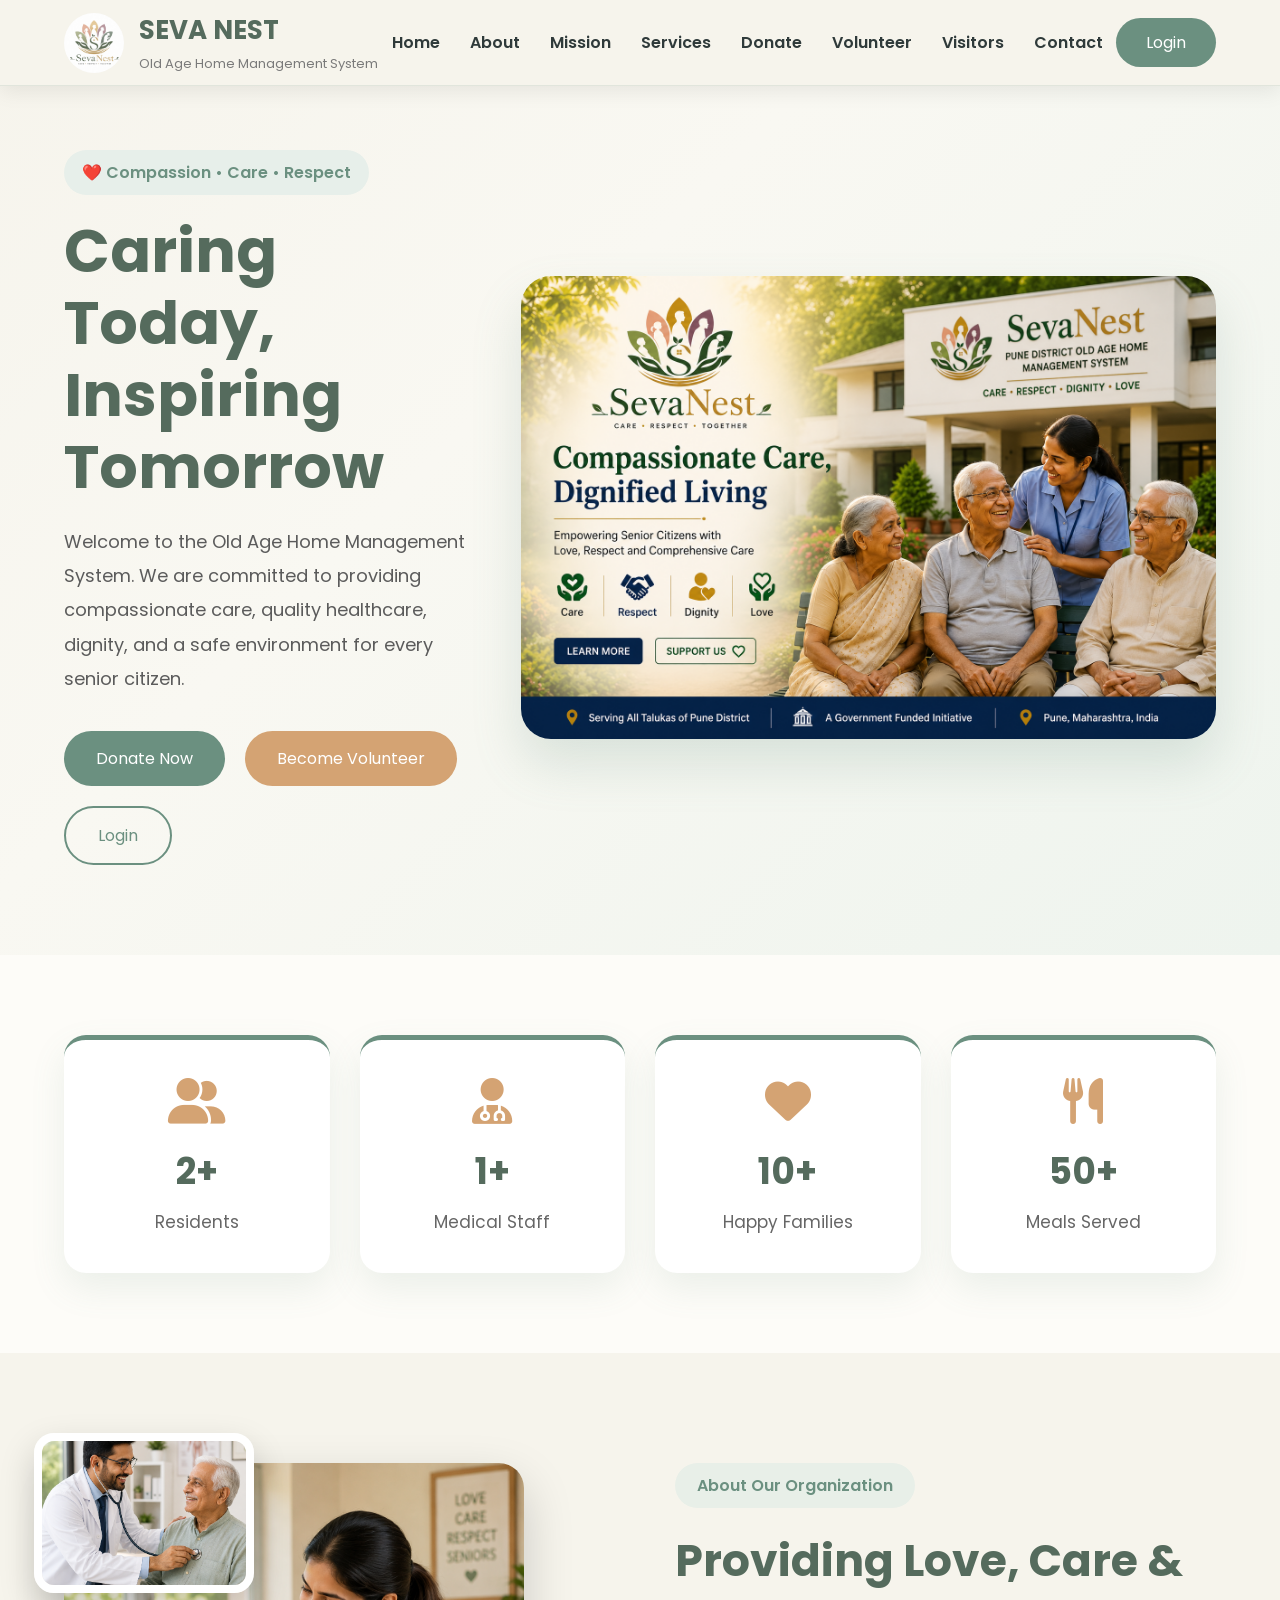
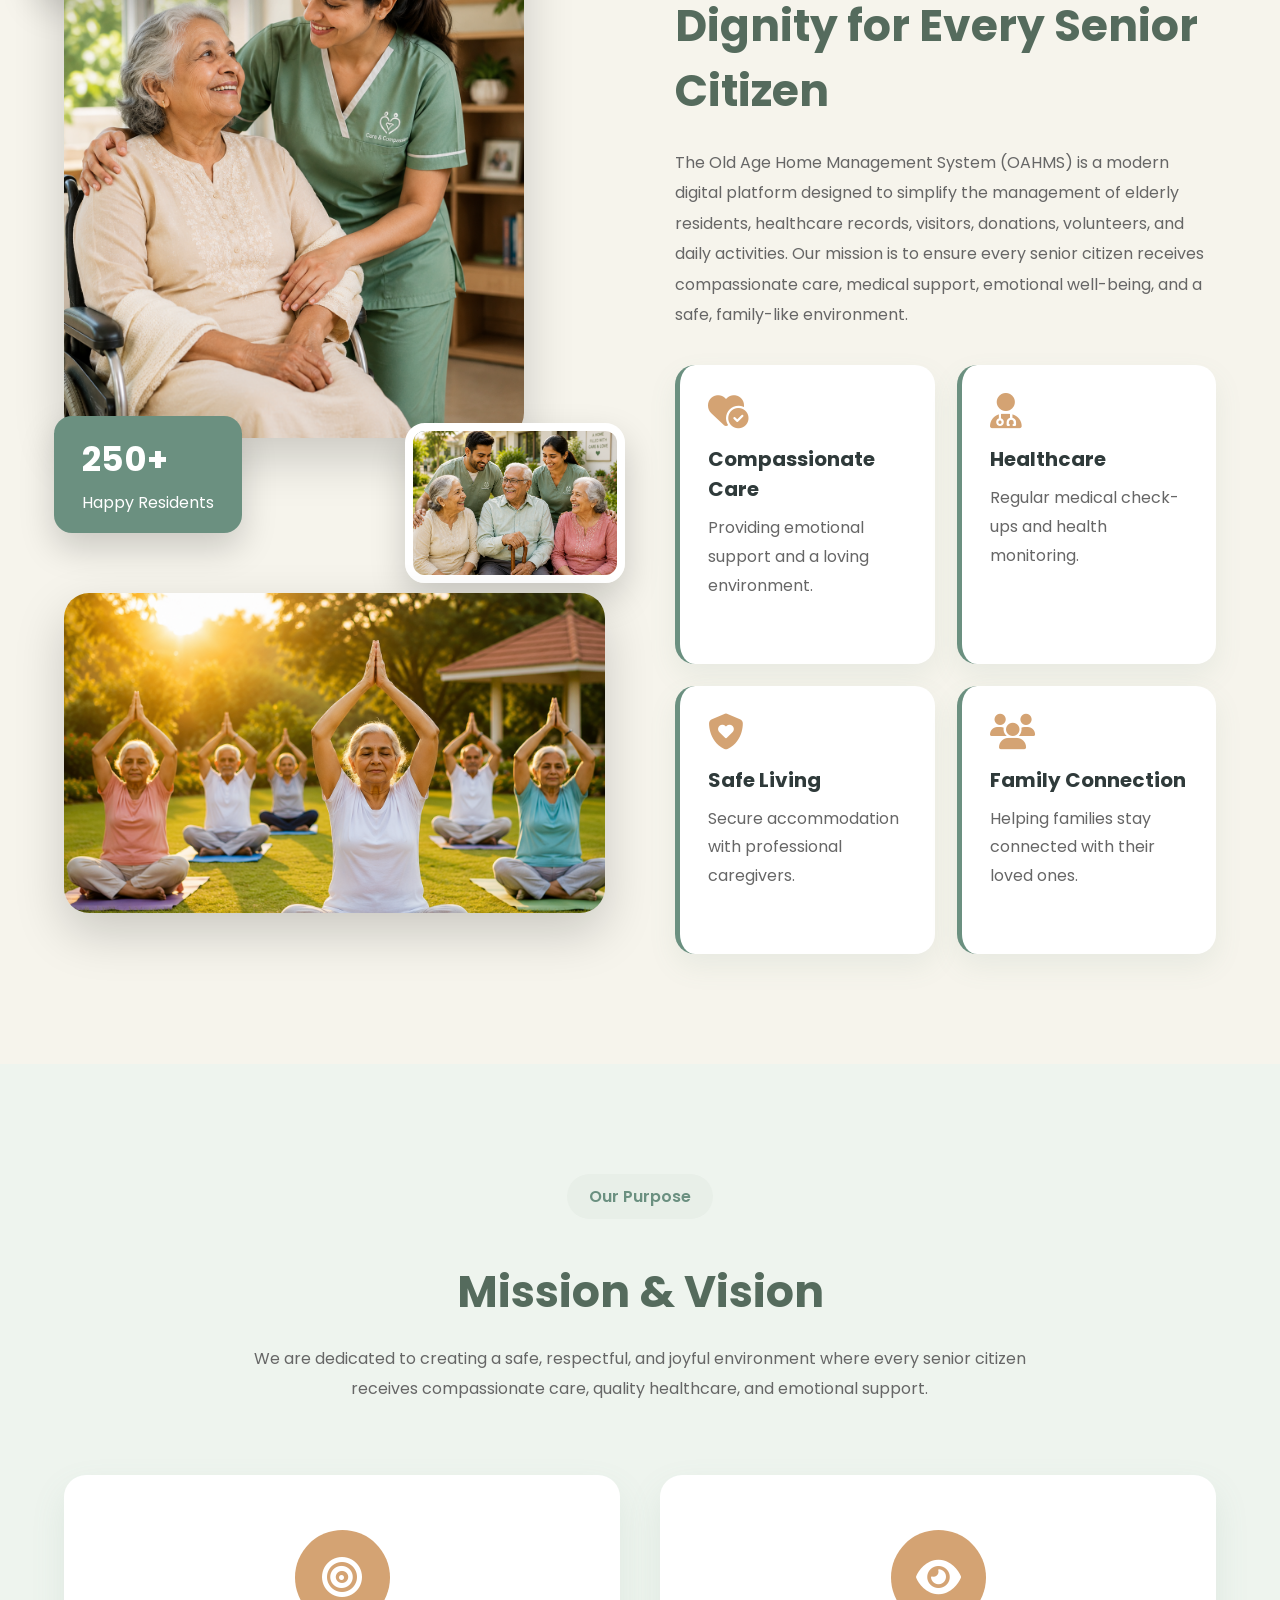
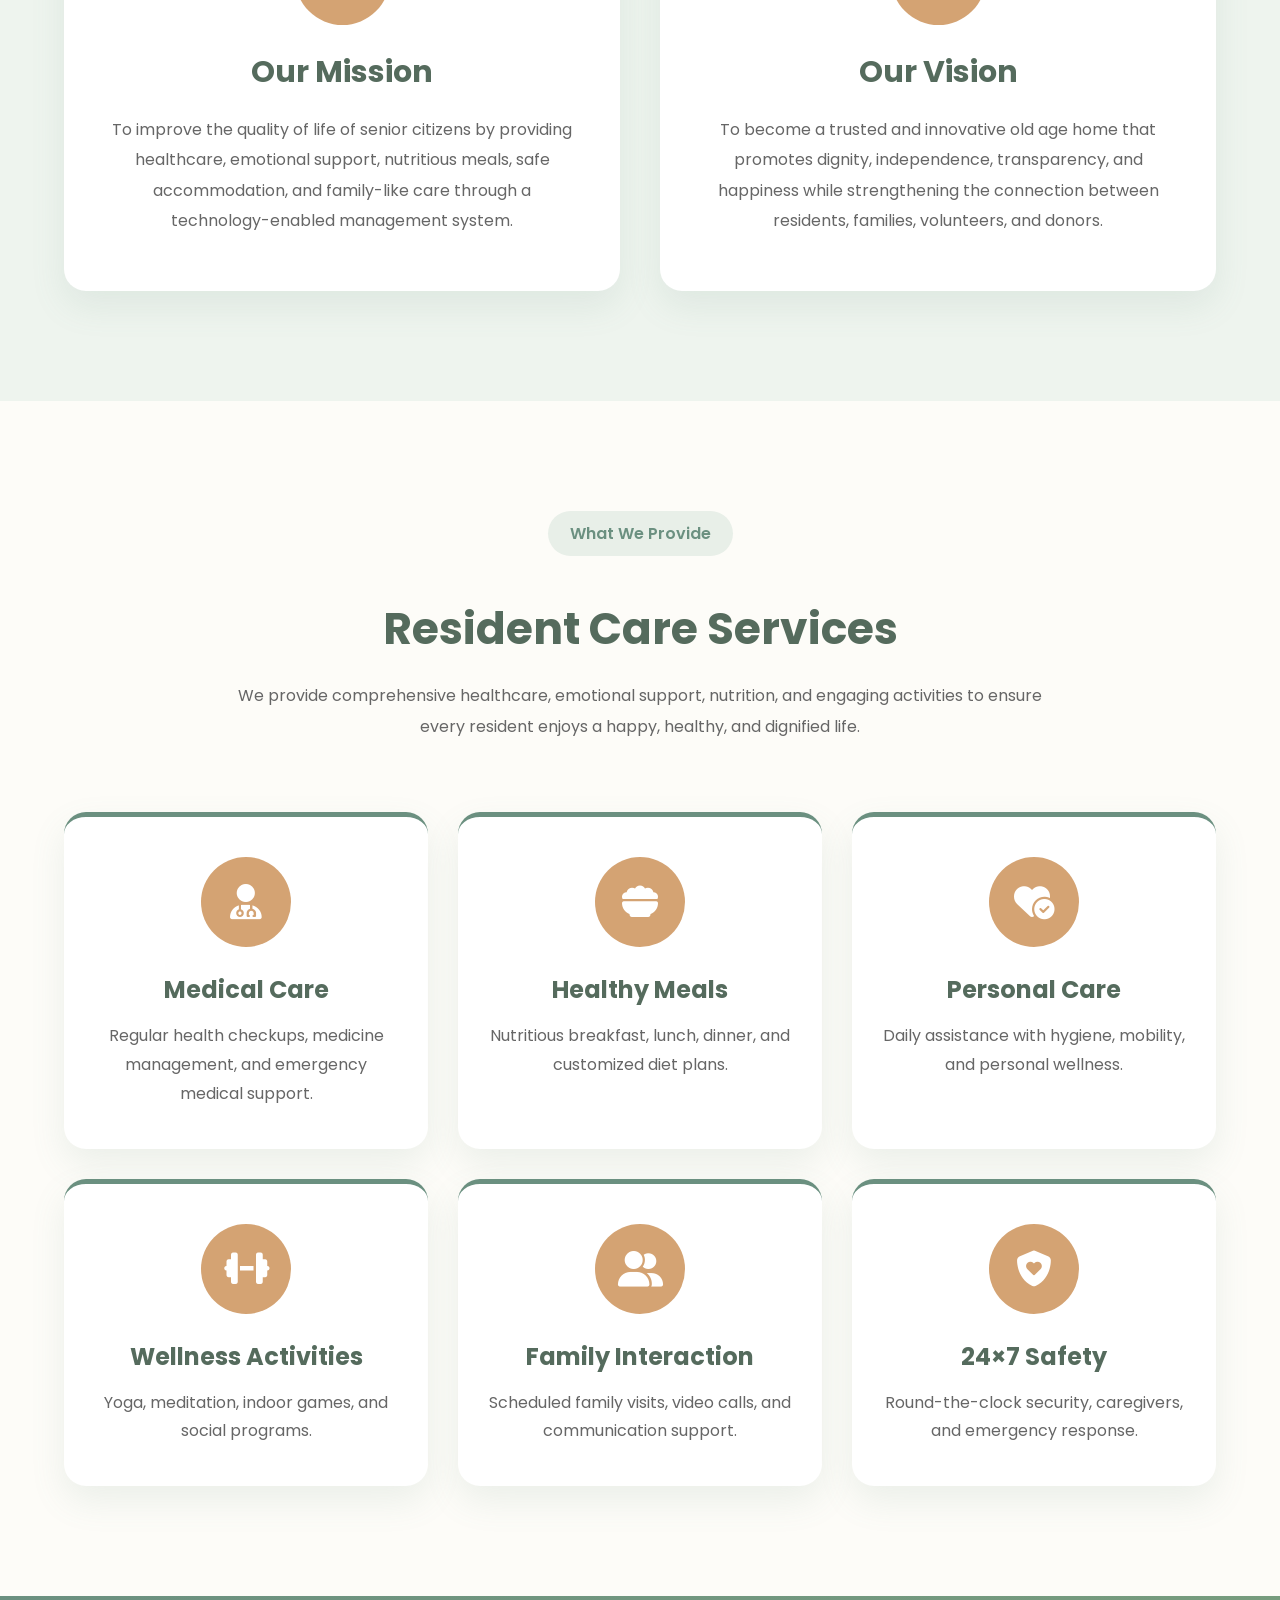
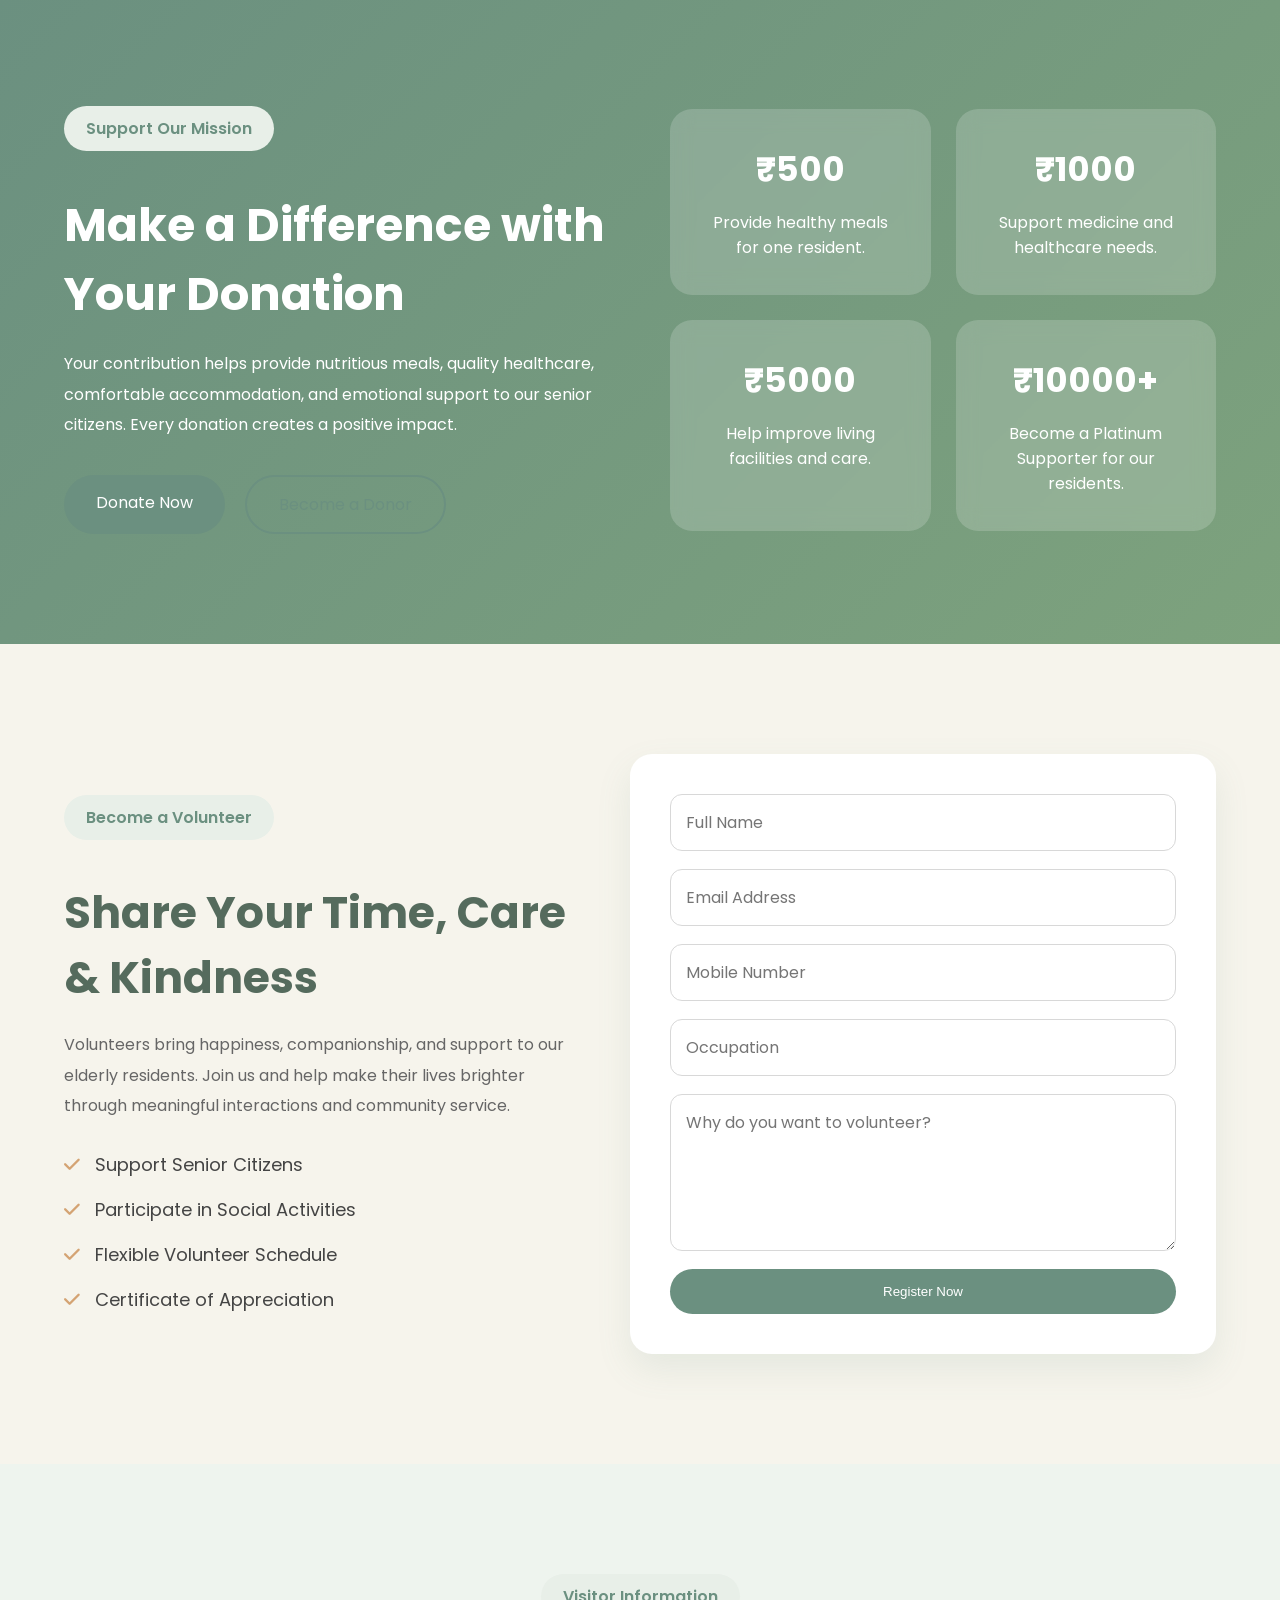
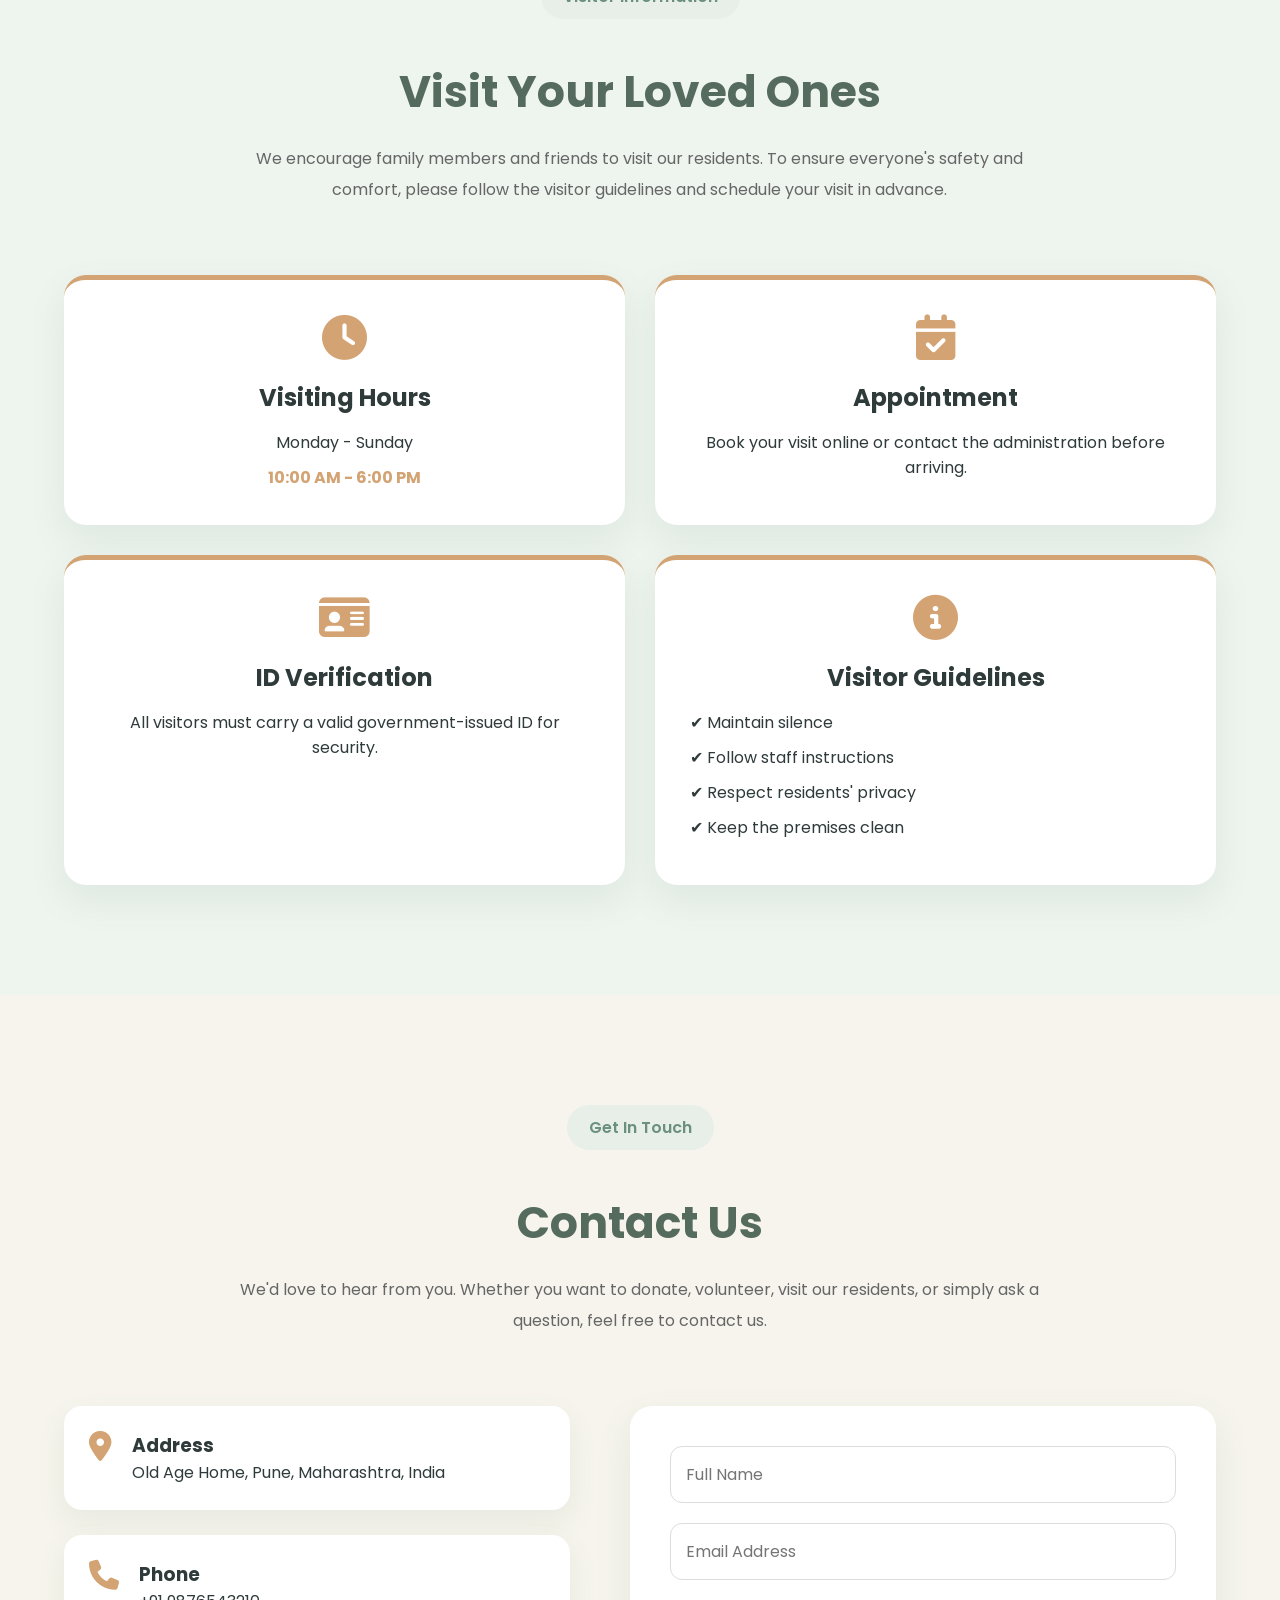
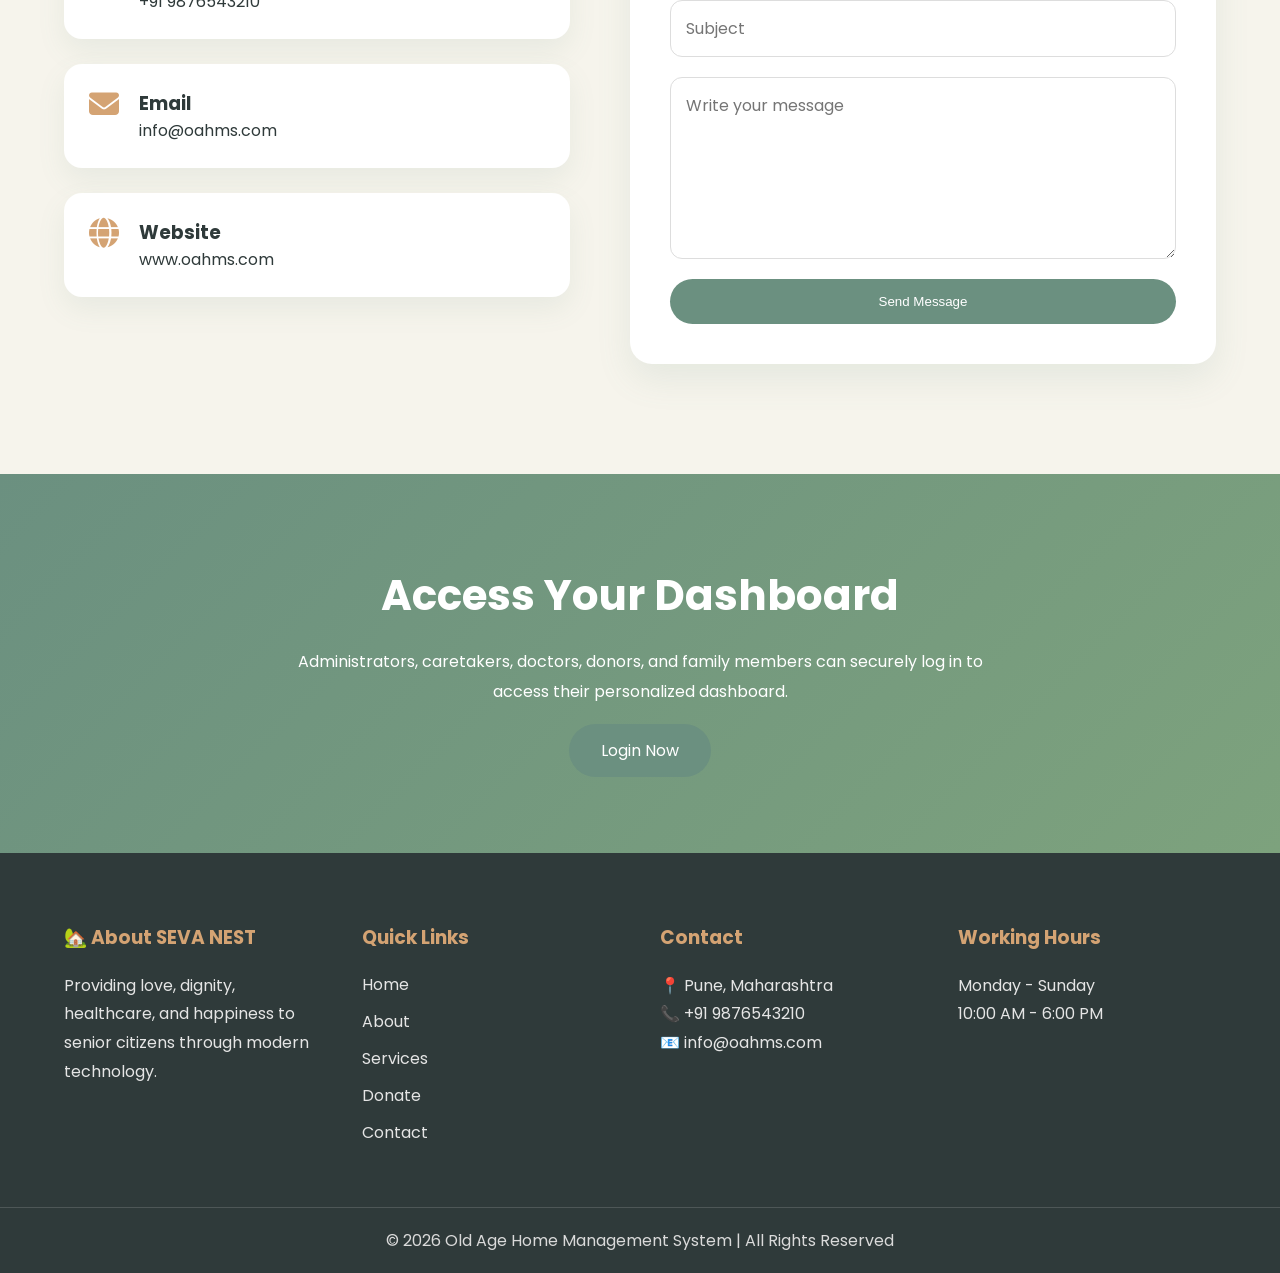
==== commit 7ac03699: "Updated About section and added yoga image" ====
--- a/index.html
+++ b/index.html
@@ -33,7 +33,7 @@
                 <img src="images/logo.png" alt="Logo">
 
                 <div class="logo-text">
-                    <h2>OAHMS</h2>
+                    <h2>SEVA NEST</h2>
                     <span>Old Age Home Management System</span>
                 </div>
 
@@ -202,9 +202,20 @@
 
         <div class="about-image">
 
-            <img src="images/about.jpg" alt="About Old Age Home">
-
-        </div>
+    <img src="images/about-main.jpg" alt="Senior Care" class="main-img">
+
+    <img src="images/about-doctor.jpg" alt="Doctor Care" class="small-img top-img">
+
+    <img src="images/about-group.jpg" alt="Happy Residents" class="small-img bottom-img">
+    
+    <img src="images/yoga.jpg" alt="Morning Yoga" class="yoga-img">
+
+    <div class="about-badge">
+        <h3>250+</h3>
+        <p>Happy Residents</p>
+    </div>
+
+</div>
 
         <!-- Right Content -->
 
@@ -794,7 +805,7 @@
 
         <div class="footer-box">
 
-            <h3>🏡 OAHMS</h3>
+            <h3>🏡 About SEVA NEST</h3>
 
             <p>
                 Providing love, dignity, healthcare, and happiness
--- a/css/style.css
+++ b/css/style.css
@@ -174,28 +174,36 @@
 
 
 .hero-container{
-
     display:flex;
     justify-content:space-between;
     align-items:center;
-    gap:60px;
-
-}
-
+    gap:40px;
+}
 
 .hero-content{
-
-    flex:1;
-
-}
-
+    flex:0.75;
+}
 
 .hero-image{
-
-    flex:1;
-
-}
-
+    flex:1.25;
+    display:flex;
+    justify-content:flex-end;
+    align-items:center;
+}
+
+.hero-image img{
+    width:100%;
+    max-width:700px;   /* Increase to 750px if needed */
+    height:auto;
+    border-radius:30px;
+    object-fit:cover;
+    box-shadow:0 25px 50px rgba(107,144,128,.20);
+    transition:.3s ease;
+}
+
+.hero-image img:hover{
+    transform:scale(1.03);
+}
 
 .tag{
 
@@ -424,176 +432,160 @@
    ABOUT SECTION
 =========================== */
 
-
 .about{
-
     padding:110px 0;
-
     background:#F6F4EC;
-
-}
-
+}
 
 .about-container{
-
-    display:flex;
-
-    align-items:center;
-
+    display:flex;
+    align-items:flex-start;
     justify-content:space-between;
-
     gap:70px;
-
-}
-
+}
 
 .about-image{
-
+    position:relative;
     flex:1;
-
-}
-
-
-.about-image img{
-
+    min-height:1050px;
+}
+
+/* Main Image */
+.main-img{
+    width:85%;
+    display:block;
+    border-radius:25px;
+    box-shadow:0 20px 50px rgba(0,0,0,.18);
+}
+
+/* Doctor & Group Images */
+.small-img{
+    position:absolute;
+    width:220px;
+    height:160px;
+    object-fit:cover;
+    border-radius:20px;
+    border:8px solid #fff;
+    box-shadow:0 15px 35px rgba(0,0,0,.18);
+}
+
+/* Doctor Image */
+.top-img{
+    top:-30px;
+    left:-30px;
+}
+
+/* Group Image */
+.bottom-img{
+    right:-20px;
+    bottom:330px;
+}
+
+/* Yoga Image */
+.yoga-img{
+    position:absolute;
+    left:0;
+    bottom:0;
     width:100%;
-
+    height:320px;
+    object-fit:cover;
     border-radius:25px;
-
-    box-shadow:0 20px 50px rgba(107,144,128,.18);
-
-}
-
+    box-shadow:0 20px 50px rgba(0,0,0,.18);
+}
+
+/* Badge */
+.about-badge{
+    position:absolute;
+    left:-10px;
+    bottom:380px;
+    background:#6B9080;
+    color:#fff;
+    padding:18px 28px;
+    border-radius:18px;
+    box-shadow:0 15px 35px rgba(0,0,0,.18);
+}
+
+.about-badge h3{
+    margin:0;
+    font-size:34px;
+}
+
+.about-badge p{
+    margin:5px 0 0;
+    font-size:16px;
+}
+
+/* Right Content */
 
 .about-content{
-
     flex:1;
-
-}
-
+}
 
 .section-tag{
-
     display:inline-block;
-
     background:#E8EFE8;
-
     color:#6B9080;
-
     padding:10px 22px;
-
     border-radius:30px;
-
     font-weight:600;
-
     margin-bottom:20px;
-
-}
-
+}
 
 .about-content h2{
-
     font-size:44px;
-
     color:#556B5D;
-
     margin-bottom:25px;
-
-}
-
+}
 
 .about-content p{
-
     color:#666;
-
     line-height:1.9;
-
     margin-bottom:35px;
-
-}
-
+}
 
 .about-features{
-
     display:grid;
-
     grid-template-columns:repeat(2,1fr);
-
     gap:22px;
-
-}
-
+}
 
 .feature-card{
-
     background:#FFFFFF;
-
     padding:28px;
-
     border-radius:20px;
-
     border-left:5px solid #6B9080;
-
     box-shadow:0 12px 28px rgba(107,144,128,.10);
-
     transition:.35s;
-
-}
-
+}
 
 .feature-card:hover{
-
     background:#6B9080;
-
     transform:translateY(-10px);
-
     color:white;
-
-}
-
+}
 
 .feature-card i{
-
     font-size:36px;
-
     color:#D4A373;
-
     margin-bottom:15px;
-
-}
-
+}
 
 .feature-card:hover i{
-
     color:#FFF5D7;
-
-}
-
+}
 
 .feature-card h4{
-
     margin-bottom:10px;
-
     font-size:20px;
-
-}
-
+}
 
 .feature-card p{
-
     line-height:1.8;
-
-}
-
+}
 
 .feature-card:hover p{
-
     color:white;
-
-}
-
-
-
+}
 
 /* ===========================
    MISSION & VISION
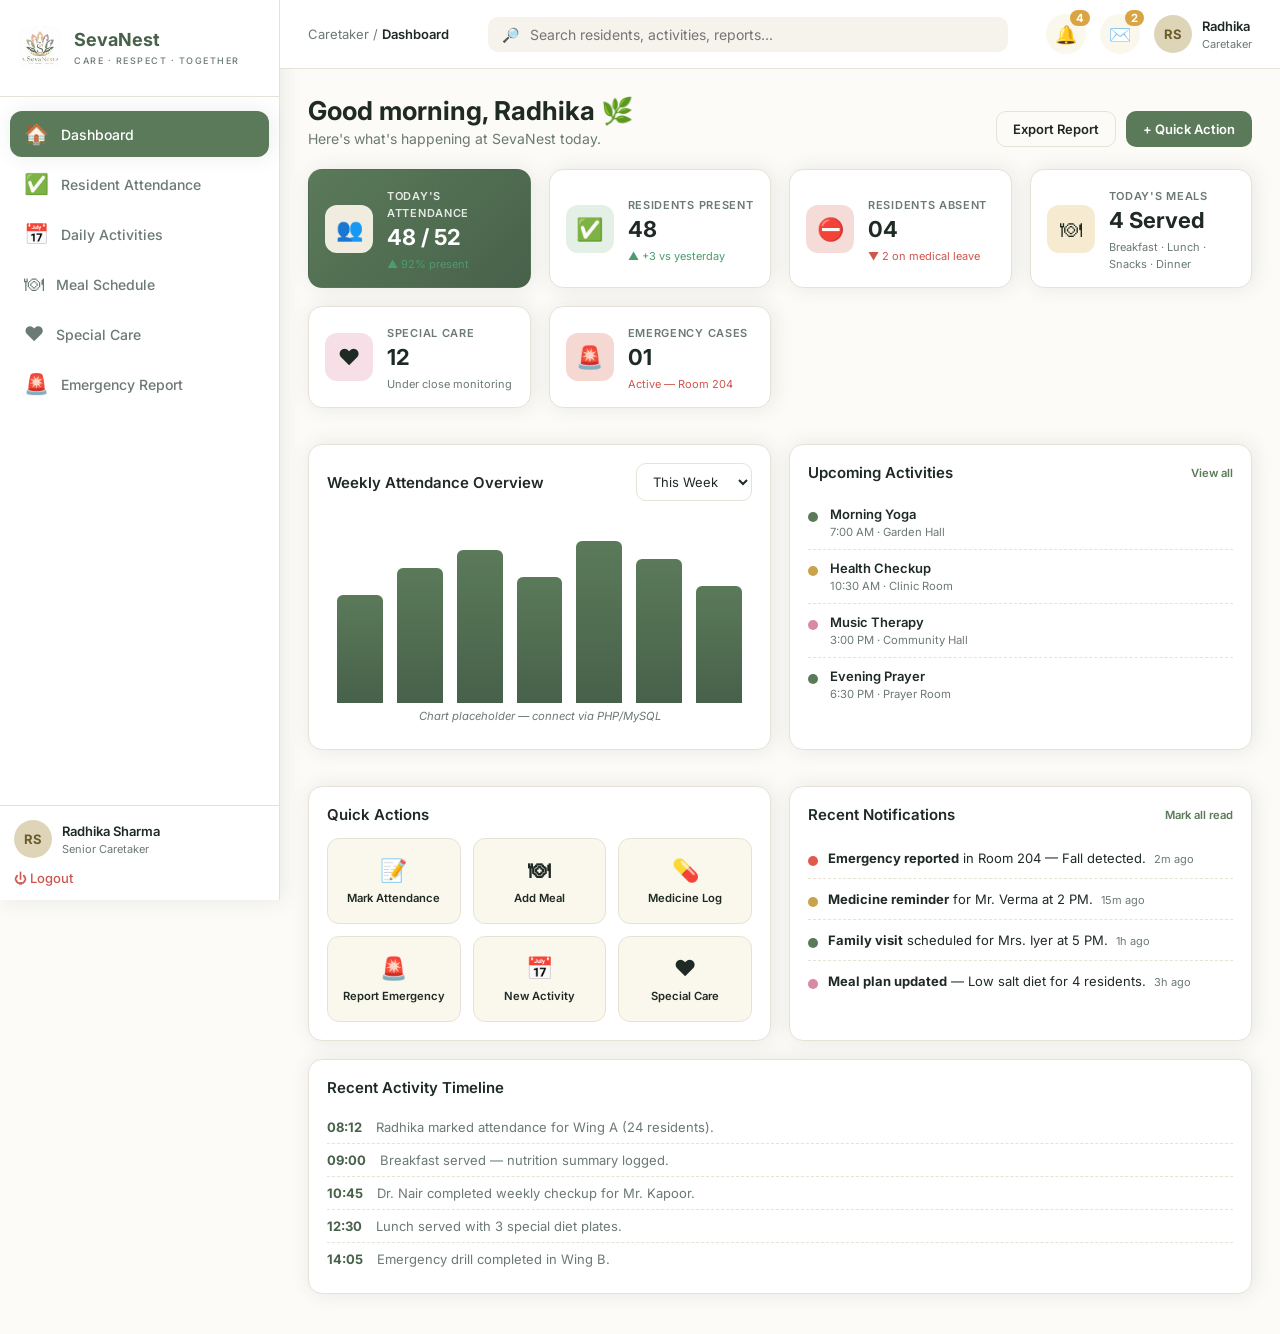
==== commit 00aa957d: "Initial commit" ====
--- a/index.html
+++ b/index.html
@@ -1,872 +1,388 @@
 <!DOCTYPE html>
 <html lang="en">
-
 <head>
-    <meta charset="UTF-8">
-    <meta name="viewport" content="width=device-width, initial-scale=1.0">
-
-    <title>Old Age Home Management System</title>
-
-    <!-- Google Font -->
-    <link href="https://fonts.googleapis.com/css2?family=Poppins:wght@300;400;500;600;700&display=swap"
-        rel="stylesheet">
-
-    <!-- Font Awesome -->
-    <link rel="stylesheet"
-        href="https://cdnjs.cloudflare.com/ajax/libs/font-awesome/6.6.0/css/all.min.css">
-
-    <!-- CSS -->
-    <link rel="stylesheet" href="css/style.css">
-    <link rel="stylesheet" href="css/responsive.css">
+  <meta charset="UTF-8" />
+  <meta name="viewport" content="width=device-width, initial-scale=1.0" />
+  <title>SevaNest — Care · Respect · Together</title>
+  <!-- Google Font: Inter -->
+  <link rel="preconnect" href="https://fonts.googleapis.com">
+  <link rel="preconnect" href="https://fonts.gstatic.com" crossorigin>
+  <link href="https://fonts.googleapis.com/css2?family=Inter:wght@400;500;600;700&display=swap" rel="stylesheet">
+  <link rel="stylesheet" href="style.css" />
 </head>
-
 <body>
 
-    <!-- ================= HEADER ================= -->
-
-    <header class="header">
-
-        <div class="container">
-
-            <div class="logo">
-
-                <img src="images/logo.png" alt="Logo">
-
-                <div class="logo-text">
-                    <h2>SEVA NEST</h2>
-                    <span>Old Age Home Management System</span>
-                </div>
-
+<div class="app" id="app">
+
+  <!-- ============ SIDEBAR ============ -->
+  <aside class="sidebar" id="sidebar">
+    <div class="brand">
+      <div class="logo">
+        <img src="logo.png" alt="SevaNest Logo" class="logo-img" />
+      </div>
+      <div>
+        <h1>SevaNest</h1>
+        <small>CARE · RESPECT · TOGETHER</small>
+      </div>
+    </div>
+
+    <nav class="nav">
+      <a href="#" class="nav-item active" data-page="dashboard"><span>🏠</span>Dashboard</a>
+      <a href="#" class="nav-item" data-page="attendance"><span>✅</span>Resident Attendance</a>
+      <a href="#" class="nav-item" data-page="activities"><span>📅</span>Daily Activities</a>
+      <a href="#" class="nav-item" data-page="meals"><span>🍽</span>Meal Schedule</a>
+      <a href="#" class="nav-item" data-page="specialcare"><span>❤️</span>Special Care</a>
+      <a href="#" class="nav-item" data-page="emergency"><span>🚨</span>Emergency Report</a>
+    </nav>
+
+    <div class="sidebar-foot">
+      <div class="user-mini">
+        <div class="avatar">RS</div>
+        <div><b>Radhika Sharma</b><em>Senior Caretaker</em></div>
+      </div>
+      <a href="#" class="logout">⏻ Logout</a>
+    </div>
+  </aside>
+
+  <!-- ============ MAIN ============ -->
+  <main class="main">
+    <header class="topbar">
+      <button class="menu-btn" id="menuBtn">☰</button>
+      <div class="crumbs"><span>Caretaker</span> / <b id="crumbPage">Dashboard</b></div>
+      <div class="search">
+        <span>🔎</span>
+        <input placeholder="Search residents, activities, reports..." />
+      </div>
+      <div class="top-actions">
+        <button class="icon-btn">🔔<span class="pill amber">4</span></button>
+        <button class="icon-btn">✉️<span class="pill">2</span></button>
+        <div class="user">
+          <div class="avatar">RS</div>
+          <div><b>Radhika</b><em>Caretaker</em></div>
+        </div>
+      </div>
+    </header>
+
+    <div class="pages">
+
+      <!-- DASHBOARD -->
+      <section class="page active" id="page-dashboard">
+        <div class="page-head">
+          <div>
+            <h2 class="page-title">Good morning, Radhika 🌿</h2>
+            <p class="page-sub">Here's what's happening at SevaNest today.</p>
+          </div>
+          <div class="page-actions">
+            <button class="btn ghost">Export Report</button>
+            <button class="btn primary">+ Quick Action</button>
+          </div>
+        </div>
+
+        <div class="grid stats">
+          <div class="stat-card gradient">
+            <div class="stat-ico">👥</div>
+            <div><span>Today's Attendance</span><h3>48 / 52</h3><small class="up">▲ 92% present</small></div>
+          </div>
+          <div class="stat-card"><div class="stat-ico green">✅</div><div><span>Residents Present</span><h3>48</h3><small class="up">▲ +3 vs yesterday</small></div></div>
+          <div class="stat-card"><div class="stat-ico red">⛔</div><div><span>Residents Absent</span><h3>04</h3><small class="down">▼ 2 on medical leave</small></div></div>
+          <div class="stat-card"><div class="stat-ico gold">🍽</div><div><span>Today's Meals</span><h3>4 Served</h3><small>Breakfast · Lunch · Snacks · Dinner</small></div></div>
+          <div class="stat-card"><div class="stat-ico pink">❤️</div><div><span>Special Care</span><h3>12</h3><small>Under close monitoring</small></div></div>
+          <div class="stat-card"><div class="stat-ico alert">🚨</div><div><span>Emergency Cases</span><h3>01</h3><small class="down">Active — Room 204</small></div></div>
+        </div>
+
+        <div class="grid two-col">
+          <div class="card">
+            <div class="card-head">
+              <h3>Weekly Attendance Overview</h3>
+              <select class="select"><option>This Week</option><option>Last Week</option><option>This Month</option></select>
             </div>
-
-            <nav class="navbar">
-
-                <ul>
-
-                    <li><a href="#">Home</a></li>
-
-                    <li><a href="#about">About</a></li>
-
-                    <li><a href="#mission">Mission</a></li>
-
-                    <li><a href="#services">Services</a></li>
-
-                    <li><a href="#donation">Donate</a></li>
-
-                    <li><a href="#volunteer">Volunteer</a></li>
-
-                    <li><a href="#visitor">Visitors</a></li>
-
-                    <li><a href="#contact">Contact</a></li>
-
-                </ul>
-
-            </nav>
-
-            <a href="pages/login.html" class="login-btn">
-
-                Login
-
-            </a>
-
-        </div>
-
-    </header>
-
-    <!-- ================= HERO ================= -->
-
-    <section class="hero">
-
-        <div class="container hero-container">
-
-            <!-- Left Side -->
-
-            <div class="hero-content">
-
-                <span class="tag">
-
-                    ❤️ Compassion • Care • Respect
-
-                </span>
-
-                <h1>
-
-                    Caring Today,<br>
-
-                    Inspiring Tomorrow
-
-                </h1>
-
-                <p>
-
-                    Welcome to the Old Age Home Management System.
-                    We are committed to providing compassionate care,
-                    quality healthcare, dignity, and a safe environment
-                    for every senior citizen.
-
-                </p>
-
-                <div class="hero-buttons">
-
-                    <a href="#donation" class="btn-primary">
-
-                        Donate Now
-
-                    </a>
-
-                    <a href="#volunteer" class="btn-secondary">
-
-                        Become Volunteer
-
-                    </a>
-
-                    <a href="pages/login.html" class="btn-outline">
-
-                        Login
-
-                    </a>
-
-                </div>
-
+            <div class="chart-placeholder">
+              <div class="bars">
+                <span style="height:60%"></span><span style="height:75%"></span>
+                <span style="height:85%"></span><span style="height:70%"></span>
+                <span style="height:90%"></span><span style="height:80%"></span>
+                <span style="height:65%"></span>
+              </div>
+              <div class="chart-legend"><em>Chart placeholder — connect via PHP/MySQL</em></div>
             </div>
-
-            <!-- Right Side -->
-
-            <div class="hero-image">
-
-                <img src="images/hero.jpg" alt="Old Age Home">
-
+          </div>
+
+          <div class="card">
+            <div class="card-head"><h3>Upcoming Activities</h3><a class="link">View all</a></div>
+            <ul class="timeline">
+              <li><span class="dot"></span><div><strong>Morning Yoga</strong><em>7:00 AM · Garden Hall</em></div></li>
+              <li><span class="dot gold"></span><div><strong>Health Checkup</strong><em>10:30 AM · Clinic Room</em></div></li>
+              <li><span class="dot pink"></span><div><strong>Music Therapy</strong><em>3:00 PM · Community Hall</em></div></li>
+              <li><span class="dot"></span><div><strong>Evening Prayer</strong><em>6:30 PM · Prayer Room</em></div></li>
+            </ul>
+          </div>
+        </div>
+
+        <div class="grid two-col">
+          <div class="card">
+            <div class="card-head"><h3>Quick Actions</h3></div>
+            <div class="quick-grid">
+              <button class="quick"><span>📝</span>Mark Attendance</button>
+              <button class="quick"><span>🍽</span>Add Meal</button>
+              <button class="quick"><span>💊</span>Medicine Log</button>
+              <button class="quick"><span>🚨</span>Report Emergency</button>
+              <button class="quick"><span>📅</span>New Activity</button>
+              <button class="quick"><span>❤️</span>Special Care</button>
             </div>
-
-        </div>
-
-    </section>
-
-    <!-- ================= STATS ================= -->
-
-    <section class="stats">
-
-        <div class="container stat-grid">
-
-            <div class="stat-card">
-
-                <i class="fa-solid fa-user-group"></i>
-
-                <h2>250+</h2>
-
-                <p>Residents</p>
-
-            </div>
-
-            <div class="stat-card">
-
-                <i class="fa-solid fa-user-doctor"></i>
-
-                <h2>45+</h2>
-
-                <p>Medical Staff</p>
-
-            </div>
-
-            <div class="stat-card">
-
-                <i class="fa-solid fa-heart"></i>
-
-                <h2>2000+</h2>
-
-                <p>Happy Families</p>
-
-            </div>
-
-            <div class="stat-card">
-
-                <i class="fa-solid fa-utensils"></i>
-
-                <h2>10000+</h2>
-
-                <p>Meals Served</p>
-
-            </div>
-
-        </div>
-
-    </section>
-
-    <!-- ================= ABOUT SECTION ================= -->
-
-<section class="about" id="about">
-
-    <div class="container about-container">
-
-        <!-- Left Image -->
-
-        <div class="about-image">
-
-    <img src="images/about-main.jpg" alt="Senior Care" class="main-img">
-
-    <img src="images/about-doctor.jpg" alt="Doctor Care" class="small-img top-img">
-
-    <img src="images/about-group.jpg" alt="Happy Residents" class="small-img bottom-img">
-    
-    <img src="images/yoga.jpg" alt="Morning Yoga" class="yoga-img">
-
-    <div class="about-badge">
-        <h3>250+</h3>
-        <p>Happy Residents</p>
+          </div>
+
+          <div class="card">
+            <div class="card-head"><h3>Recent Notifications</h3><a class="link">Mark all read</a></div>
+            <ul class="notif-list">
+              <li><span class="dot alert"></span><div><strong>Emergency reported</strong> in Room 204 — Fall detected. <em>2m ago</em></div></li>
+              <li><span class="dot gold"></span><div><strong>Medicine reminder</strong> for Mr. Verma at 2 PM. <em>15m ago</em></div></li>
+              <li><span class="dot"></span><div><strong>Family visit</strong> scheduled for Mrs. Iyer at 5 PM. <em>1h ago</em></div></li>
+              <li><span class="dot pink"></span><div><strong>Meal plan updated</strong> — Low salt diet for 4 residents. <em>3h ago</em></div></li>
+            </ul>
+          </div>
+        </div>
+
+        <div class="card">
+          <div class="card-head"><h3>Recent Activity Timeline</h3></div>
+          <ul class="tl">
+            <li><b>08:12</b> Radhika marked attendance for Wing A (24 residents).</li>
+            <li><b>09:00</b> Breakfast served — nutrition summary logged.</li>
+            <li><b>10:45</b> Dr. Nair completed weekly checkup for Mr. Kapoor.</li>
+            <li><b>12:30</b> Lunch served with 3 special diet plates.</li>
+            <li><b>14:05</b> Emergency drill completed in Wing B.</li>
+          </ul>
+        </div>
+      </section>
+
+      <!-- ATTENDANCE -->
+      <section class="page" id="page-attendance">
+        <div class="page-head">
+          <div>
+            <h2 class="page-title">Resident Attendance</h2>
+            <p class="page-sub">Track daily presence, check-in and check-out times.</p>
+          </div>
+          <div class="page-actions">
+            <button class="btn ghost">Export CSV</button>
+            <button class="btn primary" id="saveAttendance">Save Attendance</button>
+          </div>
+        </div>
+
+        <div class="toolbar">
+          <div class="search inline"><span>🔎</span><input placeholder="Search resident by name or room…" id="attSearch"></div>
+          <select class="select"><option>All Wings</option><option>Wing A</option><option>Wing B</option><option>Wing C</option></select>
+          <select class="select"><option>All Status</option><option>Present</option><option>Absent</option><option>Late</option></select>
+          <input type="date" class="select">
+        </div>
+
+        <div class="card no-pad">
+          <div class="table-wrap">
+            <table class="tbl" id="attendanceTable">
+              <thead>
+                <tr><th>Resident</th><th>Room</th><th>Status</th><th>Check-in</th><th>Check-out</th><th>Actions</th></tr>
+              </thead>
+              <tbody>
+                <tr data-id="1"><td><div class="res-cell"><div class="res-photo">AK</div><div><b>Mr. Arun Kapoor</b><em>Age 78</em></div></div></td><td>204</td><td><span class="badge green">Present</span></td><td>08:15</td><td>—</td><td><div class="chip-group"><button class="btn chip present on" data-set="present">Present</button><button class="btn chip absent" data-set="absent">Absent</button><button class="btn chip late" data-set="late">Late</button></div></td></tr>
+                <tr data-id="2"><td><div class="res-cell"><div class="res-photo">MI</div><div><b>Mrs. Meera Iyer</b><em>Age 72</em></div></div></td><td>118</td><td><span class="badge green">Present</span></td><td>08:15</td><td>—</td><td><div class="chip-group"><button class="btn chip present on" data-set="present">Present</button><button class="btn chip absent" data-set="absent">Absent</button><button class="btn chip late" data-set="late">Late</button></div></td></tr>
+                <tr data-id="3"><td><div class="res-cell"><div class="res-photo">VV</div><div><b>Mr. Vijay Verma</b><em>Age 81</em></div></div></td><td>301</td><td><span class="badge green">Present</span></td><td>08:15</td><td>—</td><td><div class="chip-group"><button class="btn chip present on" data-set="present">Present</button><button class="btn chip absent" data-set="absent">Absent</button><button class="btn chip late" data-set="late">Late</button></div></td></tr>
+                <tr data-id="4"><td><div class="res-cell"><div class="res-photo">LR</div><div><b>Mrs. Latha Rao</b><em>Age 75</em></div></div></td><td>302</td><td><span class="badge green">Present</span></td><td>08:15</td><td>—</td><td><div class="chip-group"><button class="btn chip present on" data-set="present">Present</button><button class="btn chip absent" data-set="absent">Absent</button><button class="btn chip late" data-set="late">Late</button></div></td></tr>
+                <tr data-id="5"><td><div class="res-cell"><div class="res-photo">SN</div><div><b>Mr. Suresh Nair</b><em>Age 69</em></div></div></td><td>210</td><td><span class="badge green">Present</span></td><td>08:15</td><td>—</td><td><div class="chip-group"><button class="btn chip present on" data-set="present">Present</button><button class="btn chip absent" data-set="absent">Absent</button><button class="btn chip late" data-set="late">Late</button></div></td></tr>
+                <tr data-id="6"><td><div class="res-cell"><div class="res-photo">KS</div><div><b>Mrs. Kamla Singh</b><em>Age 84</em></div></div></td><td>112</td><td><span class="badge green">Present</span></td><td>08:15</td><td>—</td><td><div class="chip-group"><button class="btn chip present on" data-set="present">Present</button><button class="btn chip absent" data-set="absent">Absent</button><button class="btn chip late" data-set="late">Late</button></div></td></tr>
+                <tr data-id="7"><td><div class="res-cell"><div class="res-photo">RJ</div><div><b>Mr. Ramesh Joshi</b><em>Age 77</em></div></div></td><td>225</td><td><span class="badge green">Present</span></td><td>08:15</td><td>—</td><td><div class="chip-group"><button class="btn chip present on" data-set="present">Present</button><button class="btn chip absent" data-set="absent">Absent</button><button class="btn chip late" data-set="late">Late</button></div></td></tr>
+                <tr data-id="8"><td><div class="res-cell"><div class="res-photo">AD</div><div><b>Mrs. Anita Desai</b><em>Age 80</em></div></div></td><td>130</td><td><span class="badge green">Present</span></td><td>08:15</td><td>—</td><td><div class="chip-group"><button class="btn chip present on" data-set="present">Present</button><button class="btn chip absent" data-set="absent">Absent</button><button class="btn chip late" data-set="late">Late</button></div></td></tr>
+              </tbody>
+            </table>
+          </div>
+          <div class="pagination">
+            <span>Showing 1–8 of 52</span>
+            <div><button class="btn tiny">‹</button><button class="btn tiny active">1</button><button class="btn tiny">2</button><button class="btn tiny">3</button><button class="btn tiny">›</button></div>
+          </div>
+        </div>
+      </section>
+
+      <!-- ACTIVITIES -->
+      <section class="page" id="page-activities">
+        <div class="page-head">
+          <div>
+            <h2 class="page-title">Daily Activities</h2>
+            <p class="page-sub">Plan and monitor engaging activities for residents.</p>
+          </div>
+          <div class="page-actions">
+            <button class="btn ghost">📅 Calendar</button>
+            <button class="btn primary">+ Add Activity</button>
+          </div>
+        </div>
+
+        <div class="activity-block">
+          <h3 class="sec-title">🌅 Morning Activities</h3>
+          <div class="grid three-col">
+            <div class="act-card"><h4>Morning Yoga</h4><div class="act-meta"><span>👤 Radhika</span><span>👥 24 residents</span><span><span class="badge amber">Ongoing</span></span></div><div class="act-notes">Garden hall — chair yoga variation.</div><div class="act-actions"><button class="btn tiny">Edit</button><button class="btn tiny">Delete</button></div></div>
+            <div class="act-card gold"><h4>Breakfast Service</h4><div class="act-meta"><span>👤 Anil</span><span>👥 48 residents</span><span><span class="badge green">Completed</span></span></div><div class="act-notes">Idli, oats & fruit juice served.</div><div class="act-actions"><button class="btn tiny">Edit</button><button class="btn tiny">Delete</button></div></div>
+            <div class="act-card pink"><h4>Physiotherapy</h4><div class="act-meta"><span>👤 Priya</span><span>👥 6 residents</span><span><span class="badge blue">Scheduled</span></span></div><div class="act-notes">Individual sessions in Wing A.</div><div class="act-actions"><button class="btn tiny">Edit</button><button class="btn tiny">Delete</button></div></div>
+          </div>
+        </div>
+
+        <div class="activity-block">
+          <h3 class="sec-title">☀️ Afternoon Activities</h3>
+          <div class="grid three-col">
+            <div class="act-card gold"><h4>Health Checkup</h4><div class="act-meta"><span>👤 Dr. Nair</span><span>👥 12 residents</span><span><span class="badge amber">Ongoing</span></span></div><div class="act-notes">Weekly vitals & BP monitoring.</div><div class="act-actions"><button class="btn tiny">Edit</button><button class="btn tiny">Delete</button></div></div>
+            <div class="act-card"><h4>Reading Circle</h4><div class="act-meta"><span>👤 Radhika</span><span>👥 15 residents</span><span><span class="badge blue">Scheduled</span></span></div><div class="act-notes">Regional literature session.</div><div class="act-actions"><button class="btn tiny">Edit</button><button class="btn tiny">Delete</button></div></div>
+            <div class="act-card pink"><h4>Music Therapy</h4><div class="act-meta"><span>👤 Priya</span><span>👥 18 residents</span><span><span class="badge blue">Scheduled</span></span></div><div class="act-notes">Classical instrumental therapy.</div><div class="act-actions"><button class="btn tiny">Edit</button><button class="btn tiny">Delete</button></div></div>
+          </div>
+        </div>
+
+        <div class="activity-block">
+          <h3 class="sec-title">🌙 Evening Activities</h3>
+          <div class="grid three-col">
+            <div class="act-card"><h4>Evening Walk</h4><div class="act-meta"><span>👤 Anil</span><span>👥 22 residents</span><span><span class="badge blue">Scheduled</span></span></div><div class="act-notes">Guided walk in the garden.</div><div class="act-actions"><button class="btn tiny">Edit</button><button class="btn tiny">Delete</button></div></div>
+            <div class="act-card gold"><h4>Prayer Session</h4><div class="act-meta"><span>👤 Radhika</span><span>👥 30 residents</span><span><span class="badge blue">Scheduled</span></span></div><div class="act-notes">Multi-faith prayer room.</div><div class="act-actions"><button class="btn tiny">Edit</button><button class="btn tiny">Delete</button></div></div>
+            <div class="act-card pink"><h4>Movie Night</h4><div class="act-meta"><span>👤 Priya</span><span>👥 20 residents</span><span><span class="badge blue">Scheduled</span></span></div><div class="act-notes">Community hall — vintage films.</div><div class="act-actions"><button class="btn tiny">Edit</button><button class="btn tiny">Delete</button></div></div>
+          </div>
+        </div>
+
+        <div class="card">
+          <div class="card-head"><h3>Calendar</h3><em class="muted">Placeholder — connect to PHP calendar API</em></div>
+          <div class="calendar-placeholder"><div class="cal-grid" id="calGrid"></div></div>
+        </div>
+      </section>
+
+      <!-- MEALS -->
+      <section class="page" id="page-meals">
+        <div class="page-head">
+          <div>
+            <h2 class="page-title">Meal Schedule</h2>
+            <p class="page-sub">Balanced nutrition tailored to every resident's needs.</p>
+          </div>
+          <div class="page-actions">
+            <button class="btn ghost">Print Menu</button>
+            <button class="btn primary">+ Add Meal</button>
+          </div>
+        </div>
+
+        <div class="grid four-col nutri">
+          <div class="nutri-card"><span>🥗</span><strong>1,850</strong><em>Avg. Calories</em></div>
+          <div class="nutri-card"><span>💧</span><strong>2.4 L</strong><em>Hydration</em></div>
+          <div class="nutri-card"><span>🍚</span><strong>210 g</strong><em>Carbs</em></div>
+          <div class="nutri-card"><span>🥚</span><strong>72 g</strong><em>Protein</em></div>
+        </div>
+
+        <div class="grid two-col">
+          <div class="meal-card"><div class="meal-head"><div><h4>Breakfast</h4><em>07:30 AM · Anil Kumar</em></div><span class="meal-tag">Served</span></div><div class="meal-info"><div><strong>Time</strong>07:30 AM</div><div><strong>Assigned Staff</strong>Anil Kumar</div><div><strong>Resident Count</strong>48</div><div><strong>Status</strong>Served</div></div><div class="diet-tags"><span>Diabetic</span><span>Soft Diet</span><span>Vegetarian</span></div><div class="meal-foot"><span class="muted">Special diets tracked</span><div><button class="btn tiny">Edit</button> <button class="btn tiny">View</button></div></div></div>
+          <div class="meal-card"><div class="meal-head"><div><h4>Lunch</h4><em>12:30 PM · Priya Menon</em></div><span class="meal-tag">Served</span></div><div class="meal-info"><div><strong>Time</strong>12:30 PM</div><div><strong>Assigned Staff</strong>Priya Menon</div><div><strong>Resident Count</strong>50</div><div><strong>Status</strong>Served</div></div><div class="diet-tags"><span>Low Salt</span><span>Diabetic</span><span>Vegetarian</span></div><div class="meal-foot"><span class="muted">Special diets tracked</span><div><button class="btn tiny">Edit</button> <button class="btn tiny">View</button></div></div></div>
+          <div class="meal-card"><div class="meal-head"><div><h4>Snacks</h4><em>04:30 PM · Radhika S.</em></div><span class="meal-tag">Scheduled</span></div><div class="meal-info"><div><strong>Time</strong>04:30 PM</div><div><strong>Assigned Staff</strong>Radhika S.</div><div><strong>Resident Count</strong>47</div><div><strong>Status</strong>Scheduled</div></div><div class="diet-tags"><span>Soft Diet</span><span>Vegetarian</span></div><div class="meal-foot"><span class="muted">Special diets tracked</span><div><button class="btn tiny">Edit</button> <button class="btn tiny">View</button></div></div></div>
+          <div class="meal-card"><div class="meal-head"><div><h4>Dinner</h4><em>07:30 PM · Anil Kumar</em></div><span class="meal-tag">Scheduled</span></div><div class="meal-info"><div><strong>Time</strong>07:30 PM</div><div><strong>Assigned Staff</strong>Anil Kumar</div><div><strong>Resident Count</strong>50</div><div><strong>Status</strong>Scheduled</div></div><div class="diet-tags"><span>Low Salt</span><span>Soft Diet</span><span>Vegetarian</span></div><div class="meal-foot"><span class="muted">Special diets tracked</span><div><button class="btn tiny">Edit</button> <button class="btn tiny">View</button></div></div></div>
+        </div>
+      </section>
+
+      <!-- SPECIAL CARE -->
+      <section class="page" id="page-specialcare">
+        <div class="page-head">
+          <div>
+            <h2 class="page-title">Special Care</h2>
+            <p class="page-sub">Residents requiring close attention and medical priority.</p>
+          </div>
+          <div class="page-actions">
+            <button class="btn ghost">Doctor Notes</button>
+            <button class="btn primary">+ Add Case</button>
+          </div>
+        </div>
+
+        <div class="toolbar">
+          <div class="search inline"><span>🔎</span><input placeholder="Search by name or condition…"></div>
+          <select class="select"><option>All Priorities</option><option>High</option><option>Medium</option><option>Low</option></select>
+          <select class="select"><option>All Caretakers</option><option>Radhika</option><option>Anil</option><option>Priya</option></select>
+        </div>
+
+        <div class="card no-pad">
+          <div class="table-wrap">
+            <table class="tbl">
+              <thead><tr><th>Resident</th><th>Age</th><th>Room</th><th>Condition</th><th>Care Instructions</th><th>Caretaker</th><th>Medicine</th><th>Priority</th><th>Status</th></tr></thead>
+              <tbody>
+                <tr><td><div class="res-cell"><div class="res-photo">MA</div><div><b>Mr. Arun Kapoor</b><em>Room 204</em></div></div></td><td>78</td><td>204</td><td>Post-fall recovery</td><td>Assisted mobility, 2h checks</td><td>Radhika</td><td>8AM · 2PM · 8PM</td><td><span class="badge red">High</span></td><td><span class="badge amber">Active</span></td></tr>
+                <tr><td><div class="res-cell"><div class="res-photo">MM</div><div><b>Mrs. Meera Iyer</b><em>Room 118</em></div></div></td><td>72</td><td>118</td><td>Diabetes Type II</td><td>Sugar monitoring 3x/day</td><td>Priya</td><td>Before meals</td><td><span class="badge amber">Medium</span></td><td><span class="badge green">Stable</span></td></tr>
+                <tr><td><div class="res-cell"><div class="res-photo">MV</div><div><b>Mr. Vijay Verma</b><em>Room 301</em></div></div></td><td>81</td><td>301</td><td>Hypertension</td><td>Low-salt diet, BP twice</td><td>Anil</td><td>9AM · 9PM</td><td><span class="badge amber">Medium</span></td><td><span class="badge green">Stable</span></td></tr>
+                <tr><td><div class="res-cell"><div class="res-photo">ML</div><div><b>Mrs. Latha Rao</b><em>Room 302</em></div></div></td><td>75</td><td>302</td><td>Alzheimer's — mild</td><td>Memory support, escort</td><td>Radhika</td><td>Morning only</td><td><span class="badge red">High</span></td><td><span class="badge blue">Monitoring</span></td></tr>
+                <tr><td><div class="res-cell"><div class="res-photo">MS</div><div><b>Mr. Suresh Nair</b><em>Room 210</em></div></div></td><td>69</td><td>210</td><td>Cardiac follow-up</td><td>Weekly ECG check-in</td><td>Priya</td><td>8AM · 8PM</td><td><span class="badge green">Low</span></td><td><span class="badge green">Stable</span></td></tr>
+              </tbody>
+            </table>
+          </div>
+        </div>
+      </section>
+
+      <!-- EMERGENCY -->
+      <section class="page" id="page-emergency">
+        <div class="page-head">
+          <div>
+            <h2 class="page-title">Emergency Report</h2>
+            <p class="page-sub">Log, track and respond to critical incidents in real time.</p>
+          </div>
+          <div class="page-actions"><button class="btn danger">🚨 Report Emergency</button></div>
+        </div>
+
+        <div class="grid quick-emg">
+          <button class="emg-btn"><span>🚑</span>Medical</button>
+          <button class="emg-btn"><span>🔥</span>Fire</button>
+          <button class="emg-btn"><span>🩹</span>Injury</button>
+          <button class="emg-btn"><span>💊</span>Medication</button>
+          <button class="emg-btn"><span>🧠</span>Mental Health</button>
+          <button class="emg-btn"><span>⚠️</span>Other</button>
+        </div>
+
+        <div class="grid two-col">
+          <div class="card">
+            <div class="card-head"><h3>New Emergency Report</h3></div>
+            <form class="form" id="emergencyForm">
+              <div class="row">
+                <label>Emergency Type <select name="type"><option>Medical</option><option>Fire</option><option>Injury</option><option>Other</option></select></label>
+                <label>Resident <input name="resident" placeholder="Select resident"></label>
+              </div>
+              <div class="row">
+                <label>Location <input name="location" placeholder="Room / Area"></label>
+                <label>Reported Time <input type="datetime-local" name="time"></label>
+              </div>
+              <div class="row">
+                <label>Severity <select name="severity"><option>Low</option><option>Medium</option><option>High</option><option>Critical</option></select></label>
+                <label>Assigned Staff <input name="staff" placeholder="Caretaker / Doctor"></label>
+              </div>
+              <label>Description <textarea name="desc" rows="4" placeholder="Describe the situation…"></textarea></label>
+              <div class="form-actions">
+                <button class="btn ghost" type="reset">Reset</button>
+                <button class="btn primary" type="submit">Submit Report</button>
+              </div>
+            </form>
+          </div>
+
+          <div class="card">
+            <div class="card-head"><h3>Emergency Timeline</h3></div>
+            <ul class="timeline dense">
+              <li><span class="dot alert"></span><div><strong>Fall detected — Room 204</strong><em>Today · 14:05 · Critical</em></div></li>
+              <li><span class="dot gold"></span><div><strong>Medication delay — Room 118</strong><em>Today · 11:20 · Medium</em></div></li>
+              <li><span class="dot"></span><div><strong>Blood pressure spike</strong><em>Yesterday · 19:40 · High</em></div></li>
+              <li><span class="dot pink"></span><div><strong>Minor injury during walk</strong><em>Yesterday · 07:15 · Low</em></div></li>
+            </ul>
+          </div>
+        </div>
+
+        <div class="card no-pad">
+          <div class="card-head pad"><h3>Incident History</h3><a class="link">View all</a></div>
+          <div class="table-wrap">
+            <table class="tbl">
+              <thead><tr><th>ID</th><th>Type</th><th>Resident</th><th>Location</th><th>Severity</th><th>Status</th><th>Time</th></tr></thead>
+              <tbody>
+                <tr><td>#EMG-1042</td><td>Medical</td><td>Mr. Kapoor</td><td>Room 204</td><td><span class="badge red">Critical</span></td><td><span class="badge amber">Active</span></td><td>14:05</td></tr>
+                <tr><td>#EMG-1041</td><td>Medication</td><td>Mrs. Iyer</td><td>Room 118</td><td><span class="badge amber">Medium</span></td><td><span class="badge green">Resolved</span></td><td>11:20</td></tr>
+                <tr><td>#EMG-1040</td><td>Injury</td><td>Mr. Verma</td><td>Garden</td><td><span class="badge">Low</span></td><td><span class="badge green">Resolved</span></td><td>Yesterday</td></tr>
+                <tr><td>#EMG-1039</td><td>Medical</td><td>Mrs. Rao</td><td>Room 302</td><td><span class="badge red">High</span></td><td><span class="badge green">Resolved</span></td><td>2 days ago</td></tr>
+              </tbody>
+            </table>
+          </div>
+        </div>
+      </section>
+
     </div>
-
+  </main>
 </div>
 
-        <!-- Right Content -->
-
-        <div class="about-content">
-
-            <span class="section-tag">
-                About Our Organization
-            </span>
-
-            <h2>
-                Providing Love, Care & Dignity for Every Senior Citizen
-            </h2>
-
-            <p>
-                The Old Age Home Management System (OAHMS) is a modern digital
-                platform designed to simplify the management of elderly residents,
-                healthcare records, visitors, donations, volunteers, and daily
-                activities. Our mission is to ensure every senior citizen receives
-                compassionate care, medical support, emotional well-being, and a
-                safe, family-like environment.
-            </p>
-
-            <div class="about-features">
-
-                <div class="feature-card">
-                    <i class="fa-solid fa-heart-circle-check"></i>
-                    <h4>Compassionate Care</h4>
-                    <p>Providing emotional support and a loving environment.</p>
-                </div>
-
-                <div class="feature-card">
-                    <i class="fa-solid fa-user-doctor"></i>
-                    <h4>Healthcare</h4>
-                    <p>Regular medical check-ups and health monitoring.</p>
-                </div>
-
-                <div class="feature-card">
-                    <i class="fa-solid fa-shield-heart"></i>
-                    <h4>Safe Living</h4>
-                    <p>Secure accommodation with professional caregivers.</p>
-                </div>
-
-                <div class="feature-card">
-                    <i class="fa-solid fa-users"></i>
-                    <h4>Family Connection</h4>
-                    <p>Helping families stay connected with their loved ones.</p>
-                </div>
-
-            </div>
-
-        </div>
-
-    </div>
-
-</section>
-
-<!-- ================= MISSION & VISION ================= -->
-
-<section class="mission" id="mission">
-
-    <div class="container">
-
-        <div class="section-title">
-
-            <span class="section-tag">Our Purpose</span>
-
-            <h2>Mission & Vision</h2>
-
-            <p>
-                We are dedicated to creating a safe, respectful, and joyful
-                environment where every senior citizen receives compassionate
-                care, quality healthcare, and emotional support.
-            </p>
-
-        </div>
-
-        <div class="mission-grid">
-
-            <!-- Mission Card -->
-
-            <div class="mission-card">
-
-                <div class="mission-icon">
-                    <i class="fa-solid fa-bullseye"></i>
-                </div>
-
-                <h3>Our Mission</h3>
-
-                <p>
-                    To improve the quality of life of senior citizens by
-                    providing healthcare, emotional support, nutritious meals,
-                    safe accommodation, and family-like care through a
-                    technology-enabled management system.
-                </p>
-
-            </div>
-
-            <!-- Vision Card -->
-
-            <div class="mission-card">
-
-                <div class="mission-icon">
-                    <i class="fa-solid fa-eye"></i>
-                </div>
-
-                <h3>Our Vision</h3>
-
-                <p>
-                    To become a trusted and innovative old age home that
-                    promotes dignity, independence, transparency, and happiness
-                    while strengthening the connection between residents,
-                    families, volunteers, and donors.
-                </p>
-
-            </div>
-
-        </div>
-
-    </div>
-
-</section>
-
-<!-- ================= RESIDENT CARE SERVICES ================= -->
-
-<section class="services" id="services">
-
-    <div class="container">
-
-        <div class="section-title">
-
-            <span class="section-tag">What We Provide</span>
-
-            <h2>Resident Care Services</h2>
-
-            <p>
-                We provide comprehensive healthcare, emotional support, nutrition,
-                and engaging activities to ensure every resident enjoys a happy,
-                healthy, and dignified life.
-            </p>
-
-        </div>
-
-        <div class="services-grid">
-
-            <!-- Card 1 -->
-            <div class="service-card">
-
-                <div class="service-icon">
-                    <i class="fa-solid fa-user-doctor"></i>
-                </div>
-
-                <h3>Medical Care</h3>
-
-                <p>
-                    Regular health checkups, medicine management,
-                    and emergency medical support.
-                </p>
-
-            </div>
-
-            <!-- Card 2 -->
-
-            <div class="service-card">
-
-                <div class="service-icon">
-                    <i class="fa-solid fa-bowl-food"></i>
-                </div>
-
-                <h3>Healthy Meals</h3>
-
-                <p>
-                    Nutritious breakfast, lunch, dinner,
-                    and customized diet plans.
-                </p>
-
-            </div>
-
-            <!-- Card 3 -->
-
-            <div class="service-card">
-
-                <div class="service-icon">
-                    <i class="fa-solid fa-heart-circle-check"></i>
-                </div>
-
-                <h3>Personal Care</h3>
-
-                <p>
-                    Daily assistance with hygiene,
-                    mobility, and personal wellness.
-                </p>
-
-            </div>
-
-            <!-- Card 4 -->
-
-            <div class="service-card">
-
-                <div class="service-icon">
-                    <i class="fa-solid fa-dumbbell"></i>
-                </div>
-
-                <h3>Wellness Activities</h3>
-
-                <p>
-                    Yoga, meditation,
-                    indoor games, and social programs.
-                </p>
-
-            </div>
-
-            <!-- Card 5 -->
-
-            <div class="service-card">
-
-                <div class="service-icon">
-                    <i class="fa-solid fa-user-group"></i>
-                </div>
-
-                <h3>Family Interaction</h3>
-
-                <p>
-                    Scheduled family visits,
-                    video calls, and communication support.
-                </p>
-
-            </div>
-
-            <!-- Card 6 -->
-
-            <div class="service-card">
-
-                <div class="service-icon">
-                    <i class="fa-solid fa-shield-heart"></i>
-                </div>
-
-                <h3>24×7 Safety</h3>
-
-                <p>
-                    Round-the-clock security,
-                    caregivers, and emergency response.
-                </p>
-
-            </div>
-
-        </div>
-
-    </div>
-
-</section>
-<!-- ================= DONATION ================= -->
-
-<section class="donation" id="donation">
-
-    <div class="container donation-container">
-
-        <div class="donation-content">
-
-            <span class="section-tag">Support Our Mission</span>
-
-            <h2>Make a Difference with Your Donation</h2>
-
-            <p>
-                Your contribution helps provide nutritious meals, quality healthcare,
-                comfortable accommodation, and emotional support to our senior citizens.
-                Every donation creates a positive impact.
-            </p>
-
-            <div class="donation-buttons">
-
-                <a href="#" class="btn-primary">Donate Now</a>
-
-                <a href="#" class="btn-outline">Become a Donor</a>
-
-            </div>
-
-        </div>
-
-        <div class="donation-cards">
-
-            <div class="donation-card">
-                <h3>₹500</h3>
-                <p>Provide healthy meals for one resident.</p>
-            </div>
-
-            <div class="donation-card">
-                <h3>₹1000</h3>
-                <p>Support medicine and healthcare needs.</p>
-            </div>
-
-            <div class="donation-card">
-                <h3>₹5000</h3>
-                <p>Help improve living facilities and care.</p>
-            </div>
-
-            <div class="donation-card">
-                <h3>₹10000+</h3>
-                <p>Become a Platinum Supporter for our residents.</p>
-            </div>
-
-        </div>
-
-    </div>
-
-</section>
-<!-- ================= VOLUNTEER ================= -->
-
-<section class="volunteer" id="volunteer">
-
-    <div class="container volunteer-container">
-
-        <!-- Left Content -->
-
-        <div class="volunteer-content">
-
-            <span class="section-tag">Become a Volunteer</span>
-
-            <h2>Share Your Time, Care & Kindness</h2>
-
-            <p>
-                Volunteers bring happiness, companionship, and support to our
-                elderly residents. Join us and help make their lives brighter
-                through meaningful interactions and community service.
-            </p>
-
-            <ul class="volunteer-list">
-                <li><i class="fa-solid fa-check"></i> Support Senior Citizens</li>
-                <li><i class="fa-solid fa-check"></i> Participate in Social Activities</li>
-                <li><i class="fa-solid fa-check"></i> Flexible Volunteer Schedule</li>
-                <li><i class="fa-solid fa-check"></i> Certificate of Appreciation</li>
-            </ul>
-
-        </div>
-
-        <!-- Right Form -->
-
-        <div class="volunteer-form">
-
-            <form>
-
-                <input type="text" placeholder="Full Name" required>
-
-                <input type="email" placeholder="Email Address" required>
-
-                <input type="tel" placeholder="Mobile Number" required>
-
-                <input type="text" placeholder="Occupation">
-
-                <textarea rows="5" placeholder="Why do you want to volunteer?"></textarea>
-
-                <button type="submit" class="btn-primary">
-                    Register Now
-                </button>
-
-            </form>
-
-        </div>
-
-    </div>
-
-</section>
-<!-- ================= VISITOR INFORMATION ================= -->
-
-<section class="visitor" id="visitor">
-
-    <div class="container">
-
-        <div class="section-title">
-
-            <span class="section-tag">Visitor Information</span>
-
-            <h2>Visit Your Loved Ones</h2>
-
-            <p>
-                We encourage family members and friends to visit our residents.
-                To ensure everyone's safety and comfort, please follow the visitor
-                guidelines and schedule your visit in advance.
-            </p>
-
-        </div>
-
-        <div class="visitor-grid">
-
-            <!-- Visiting Hours -->
-
-            <div class="visitor-card">
-
-                <i class="fa-solid fa-clock"></i>
-
-                <h3>Visiting Hours</h3>
-
-                <p>Monday - Sunday</p>
-
-                <h4>10:00 AM - 6:00 PM</h4>
-
-            </div>
-
-            <!-- Appointment -->
-
-            <div class="visitor-card">
-
-                <i class="fa-solid fa-calendar-check"></i>
-
-                <h3>Appointment</h3>
-
-                <p>
-                    Book your visit online or contact the administration before arriving.
-                </p>
-
-            </div>
-
-            <!-- ID -->
-
-            <div class="visitor-card">
-
-                <i class="fa-solid fa-id-card"></i>
-
-                <h3>ID Verification</h3>
-
-                <p>
-                    All visitors must carry a valid government-issued ID for security.
-                </p>
-
-            </div>
-
-            <!-- Rules -->
-
-            <div class="visitor-card">
-
-                <i class="fa-solid fa-circle-info"></i>
-
-                <h3>Visitor Guidelines</h3>
-
-                <ul>
-                    <li>✔ Maintain silence</li>
-                    <li>✔ Follow staff instructions</li>
-                    <li>✔ Respect residents' privacy</li>
-                    <li>✔ Keep the premises clean</li>
-                </ul>
-
-            </div>
-
-        </div>
-
-    </div>
-
-</section>
-<!-- ================= CONTACT ================= -->
-
-<section class="contact" id="contact">
-
-    <div class="container">
-
-        <div class="section-title">
-
-            <span class="section-tag">Get In Touch</span>
-
-            <h2>Contact Us</h2>
-
-            <p>
-                We'd love to hear from you. Whether you want to donate,
-                volunteer, visit our residents, or simply ask a question,
-                feel free to contact us.
-            </p>
-
-        </div>
-
-        <div class="contact-container">
-
-            <!-- Left Side -->
-
-            <div class="contact-info">
-
-                <div class="contact-box">
-
-                    <i class="fa-solid fa-location-dot"></i>
-
-                    <div>
-
-                        <h3>Address</h3>
-
-                        <p>Old Age Home, Pune, Maharashtra, India</p>
-
-                    </div>
-
-                </div>
-
-                <div class="contact-box">
-
-                    <i class="fa-solid fa-phone"></i>
-
-                    <div>
-
-                        <h3>Phone</h3>
-
-                        <p>+91 9876543210</p>
-
-                    </div>
-
-                </div>
-
-                <div class="contact-box">
-
-                    <i class="fa-solid fa-envelope"></i>
-
-                    <div>
-
-                        <h3>Email</h3>
-
-                        <p>info@oahms.com</p>
-
-                    </div>
-
-                </div>
-
-                <div class="contact-box">
-
-                    <i class="fa-solid fa-globe"></i>
-
-                    <div>
-
-                        <h3>Website</h3>
-
-                        <p>www.oahms.com</p>
-
-                    </div>
-
-                </div>
-
-            </div>
-
-            <!-- Right Side -->
-
-            <div class="contact-form">
-
-                <form>
-
-                    <input type="text" placeholder="Full Name" required>
-
-                    <input type="email" placeholder="Email Address" required>
-
-                    <input type="text" placeholder="Subject">
-
-                    <textarea rows="6" placeholder="Write your message"></textarea>
-
-                    <button class="btn-primary" type="submit">
-
-                        Send Message
-
-                    </button>
-
-                </form>
-
-            </div>
-
-        </div>
-
-    </div>
-
-</section>
-<!-- ================= LOGIN CTA ================= -->
-
-<section class="login-cta">
-
-    <div class="container login-container">
-
-        <h2>Access Your Dashboard</h2>
-
-        <p>
-            Administrators, caretakers, doctors, donors, and family members can
-            securely log in to access their personalized dashboard.
-        </p>
-
-        <a href="pages/login.html" class="btn-primary">
-            Login Now
-        </a>
-
-    </div>
-
-</section>
-
-<!-- ================= FOOTER ================= -->
-
-<footer class="footer">
-
-    <div class="container footer-container">
-
-        <div class="footer-box">
-
-            <h3>🏡 About SEVA NEST</h3>
-
-            <p>
-                Providing love, dignity, healthcare, and happiness
-                to senior citizens through modern technology.
-            </p>
-
-        </div>
-
-        <div class="footer-box">
-
-            <h3>Quick Links</h3>
-
-            <ul>
-
-                <li><a href="#">Home</a></li>
-                <li><a href="#about">About</a></li>
-                <li><a href="#services">Services</a></li>
-                <li><a href="#donation">Donate</a></li>
-                <li><a href="#contact">Contact</a></li>
-
-            </ul>
-
-        </div>
-
-        <div class="footer-box">
-
-            <h3>Contact</h3>
-
-            <p>📍 Pune, Maharashtra</p>
-            <p>📞 +91 9876543210</p>
-            <p>📧 info@oahms.com</p>
-
-        </div>
-
-        <div class="footer-box">
-
-            <h3>Working Hours</h3>
-
-            <p>Monday - Sunday</p>
-            <p>10:00 AM - 6:00 PM</p>
-
-        </div>
-
-    </div>
-
-    <div class="footer-bottom">
-
-        <p>
-            © 2026 Old Age Home Management System | All Rights Reserved
-        </p>
-
-    </div>
-
-</footer>
-
-    <script src="js/script.js"></script>
-
-    <button id="topBtn">
-    <i class="fa-solid fa-arrow-up"></i>
-</button>
-
+<div class="backdrop" id="backdrop"></div>
+<script src="script.js"></script>
 </body>
-
 </html>
--- a/style.css
+++ b/style.css
@@ -0,0 +1,323 @@
+:root {
+  /* Dynamic Custom Variables */
+  --sn-font          : 'Inter', sans-serif;
+  --sn-text-sm       : 0.75rem;    /* 12px */
+  --sn-text-base     : 0.9375rem;  /* 15px */
+  --sn-text-nav      : 0.9375rem;  /* 15px – menu items */
+  --sn-fw-normal     : 400;
+  --sn-fw-medium     : 500;
+  --sn-fw-semi       : 600;
+  --sn-fw-bold       : 700;
+
+  /* Spacing */
+  --sn-sidebar-w     : 280px;
+  --sn-collapsed-w   : 80px;
+  --sn-logo-pad      : 26px;
+  --sn-nav-pad-x     : 14px;
+  --sn-nav-pad-y     : 11px;
+  --sn-item-radius   : 12px;
+  --sn-icon-size     : 20px;
+  --sn-item-mx       : 10px;
+
+  /* Transitions */
+  --sn-transition    : 300ms ease-in-out;
+  --sn-hover-trans   : 200ms ease;
+  --sn-active-trans  : 250ms ease;
+
+  /* Shadows */
+  --sn-shadow        : 2px 0 20px rgba(47, 58, 58, 0.10);
+  --sn-tooltip-shadow: 0 4px 16px rgba(47, 58, 58, 0.18);
+
+  /* Theme Colors */
+  --bg: #fcfbf8; --panel: #ffffff; --ink: #1f2a24; --muted: #6b7a72;
+  --border: #e6e2d6; --primary: #5b7a5a; --primary-dark: #47614a;
+  --gold: #c9a24a; --pink: #d98aa2; --red: #d0554e; --green: #4c9c6f;
+  --amber: #d9a441; --blue: #5d8bb3; --alert: #e05a4e;
+  --radius: 14px;
+}
+
+* { box-sizing: border-box; }
+html, body { 
+  margin: 0; 
+  padding: 0; 
+  font-family: var(--sn-font); 
+  font-size: var(--sn-text-base);
+  font-weight: var(--sn-fw-normal);
+  color: var(--ink); 
+  background: var(--bg); 
+}
+a { text-decoration: none; color: inherit; cursor: pointer; }
+button { font-family: inherit; cursor: pointer; border: none; background: none; color: inherit; }
+
+.app { display: flex; min-height: 100vh; }
+
+/* SIDEBAR */
+.sidebar { 
+  width: var(--sn-sidebar-w); 
+  background: var(--panel); 
+  border-right: 1px solid var(--border);
+  display: flex; flex-direction: column; 
+  position: sticky; top: 0; height: 100vh;
+  box-shadow: var(--sn-shadow);
+  transition: width var(--sn-transition), transform var(--sn-transition); 
+}
+
+/* BRAND & LOGO */
+.brand { 
+  display: flex; align-items: center; gap: 12px; 
+  padding: var(--sn-logo-pad) 18px;
+  border-bottom: 1px solid var(--border); 
+  position: relative; 
+}
+.brand .logo { 
+  width: 44px; height: 44px; border-radius: var(--sn-item-radius);
+  background: transparent;
+  display: flex; align-items: center; justify-content: center;
+  overflow: hidden; flex-shrink: 0;
+}
+.logo-img { width: 100%; height: 100%; object-fit: contain; }
+.brand h1 { font-size: 18px; font-weight: var(--sn-fw-bold); margin: 0; color: var(--primary-dark); }
+.brand small { font-size: 9px; letter-spacing: 1.5px; color: var(--muted); font-weight: var(--sn-fw-medium); }
+
+.nav { 
+  display: flex; flex-direction: column; 
+  padding: 14px var(--sn-item-mx); gap: 4px; flex: 1; 
+}
+.nav-item { 
+  display: flex; align-items: center; gap: 12px; 
+  padding: var(--sn-nav-pad-y) var(--sn-nav-pad-x);
+  border-radius: var(--sn-item-radius); 
+  color: var(--muted); 
+  font-weight: var(--sn-fw-medium); 
+  font-size: var(--sn-text-nav);
+  transition: background var(--sn-hover-trans), color var(--sn-hover-trans); 
+}
+.nav-item span { font-size: var(--sn-icon-size); }
+.nav-item:hover { background: #f4f2ea; color: var(--ink); }
+.nav-item.active { 
+  background: var(--primary); color: #fff; 
+  box-shadow: var(--sn-shadow); 
+  transition: background var(--sn-active-trans);
+}
+
+.sidebar-foot { padding: 14px; border-top: 1px solid var(--border); }
+.user-mini { display: flex; align-items: center; gap: 10px; }
+.avatar { width: 38px; height: 38px; border-radius: 50%; background: #ded4b8;
+  color: #6b5a2a; display: grid; place-items: center; font-weight: var(--sn-fw-bold); font-size: 13px; }
+.user-mini b { display: block; font-size: 13px; font-weight: var(--sn-fw-semi); }
+.user-mini em { font-style: normal; font-size: 11px; color: var(--muted); }
+.logout { display: block; margin-top: 12px; color: var(--red); font-size: 13px; font-weight: var(--sn-fw-medium); }
+
+/* MAIN */
+.main { flex: 1; display: flex; flex-direction: column; min-width: 0; }
+.topbar { display: flex; align-items: center; gap: 16px; padding: 14px 28px;
+  background: var(--panel); border-bottom: 1px solid var(--border); position: sticky; top: 0; z-index: 10; }
+.menu-btn { display: none; font-size: 20px; }
+.crumbs { color: var(--muted); font-size: 13px; }
+.crumbs b { color: var(--ink); font-weight: var(--sn-fw-semi); }
+.search { flex: 1; display: flex; align-items: center; gap: 8px; background: #f5f3ec;
+  border-radius: 10px; padding: 8px 14px; max-width: 520px; margin: 0 auto; }
+.search input { flex: 1; border: none; background: transparent; outline: none; font-size: 14px; color: var(--ink); font-family: var(--sn-font); }
+.search.inline { max-width: none; margin: 0; }
+.top-actions { display: flex; align-items: center; gap: 14px; }
+.icon-btn { position: relative; font-size: 18px; width: 40px; height: 40px;
+  border-radius: 50%; background: #faf7ec; display: grid; place-items: center; }
+.pill { position: absolute; top: -4px; right: -4px; background: var(--amber);
+  color: #fff; font-size: var(--sn-text-sm); border-radius: 999px; padding: 1px 6px; font-weight: var(--sn-fw-bold); }
+.pill.amber { background: var(--amber); }
+.user { display: flex; align-items: center; gap: 10px; }
+.user b { display: block; font-size: 13px; font-weight: var(--sn-fw-semi); }
+.user em { font-style: normal; font-size: 11px; color: var(--muted); }
+
+.pages { padding: 26px 28px 40px; flex: 1; }
+.page { display: none; animation: fade .25s ease; }
+.page.active { display: block; }
+@keyframes fade { from { opacity: 0; transform: translateY(4px); } to { opacity: 1; transform: none; } }
+
+.page-head { display: flex; justify-content: space-between; align-items: flex-end;
+  gap: 16px; margin-bottom: 22px; flex-wrap: wrap; }
+.page-title { font-size: 26px; margin: 0 0 4px; font-weight: var(--sn-fw-bold); }
+.page-sub { margin: 0; color: var(--muted); font-size: 14px; }
+.page-actions { display: flex; gap: 10px; }
+
+/* Buttons */
+.btn { padding: 9px 16px; border-radius: 10px; font-size: 13px; font-weight: var(--sn-fw-semi);
+  transition: transform .1s, background var(--sn-hover-trans); border: 1px solid transparent; }
+.btn:active { transform: scale(.97); }
+.btn.primary { background: var(--primary); color: #fff; }
+.btn.primary:hover { background: var(--primary-dark); }
+.btn.ghost { background: transparent; border-color: var(--border); color: var(--ink); }
+.btn.ghost:hover { background: #f5f3ec; }
+.btn.danger { background: var(--red); color: #fff; }
+.btn.tiny { padding: 5px 10px; font-size: var(--sn-text-sm); background: #f5f3ec; }
+.btn.tiny.active { background: var(--primary); color: #fff; }
+.btn.chip { padding: 6px 10px; font-size: var(--sn-text-sm); background: #f5f3ec; color: var(--muted); }
+.btn.chip.on.present { background: var(--green); color: #fff; }
+.btn.chip.on.absent { background: var(--red); color: #fff; }
+.btn.chip.on.late { background: var(--amber); color: #fff; }
+
+.grid { display: grid; gap: 18px; }
+.grid.stats { grid-template-columns: repeat(auto-fit, minmax(190px, 1fr)); }
+.grid.two-col { grid-template-columns: 1fr 1fr; margin-top: 18px; }
+.grid.three-col { grid-template-columns: repeat(auto-fit, minmax(260px, 1fr)); }
+.grid.four-col { grid-template-columns: repeat(auto-fit, minmax(180px, 1fr)); }
+.grid.quick-emg { grid-template-columns: repeat(auto-fit, minmax(140px, 1fr)); margin-bottom: 18px; }
+
+.card { background: var(--panel); border: 1px solid var(--border); border-radius: var(--radius);
+  padding: 18px; box-shadow: var(--sn-shadow); margin-top: 18px; }
+.card.no-pad { padding: 0; }
+.card-head { display: flex; justify-content: space-between; align-items: center; margin-bottom: 14px; }
+.card-head.pad { padding: 18px 18px 0; }
+.card-head h3 { margin: 0; font-size: 15px; font-weight: var(--sn-fw-semi); }
+.link { color: var(--primary); font-size: var(--sn-text-sm); font-weight: var(--sn-fw-semi); }
+.muted { color: var(--muted); font-size: var(--sn-text-sm); }
+
+.stat-card { background: var(--panel); border: 1px solid var(--border); border-radius: var(--radius);
+  padding: 16px; display: flex; align-items: center; gap: 14px; box-shadow: var(--sn-shadow); }
+.stat-card.gradient { background: linear-gradient(135deg, var(--primary), var(--primary-dark));
+  color: #fff; border-color: transparent; }
+.stat-card.gradient span, .stat-card.gradient small { color: rgba(255,255,255,.85); }
+.stat-ico { width: 48px; height: 48px; border-radius: 12px; display: grid; place-items: center;
+  background: #f0ede0; font-size: 22px; flex-shrink: 0; }
+.stat-ico.green { background: #e4f0e6; } .stat-ico.red { background: #f6dcd8; }
+.stat-ico.gold  { background: #f6ebd0; } .stat-ico.pink { background: #f6dfe6; }
+.stat-ico.alert { background: #f6d8d3; }
+.stat-card span { font-size: 11px; color: var(--muted); text-transform: uppercase; letter-spacing: .7px; font-weight: var(--sn-fw-semi); }
+.stat-card h3 { margin: 4px 0; font-size: 22px; font-weight: var(--sn-fw-bold); }
+.stat-card small { font-size: 11px; color: var(--muted); }
+.up { color: var(--green) !important; }
+.down { color: var(--red) !important; }
+
+.chart-placeholder { padding: 8px 0; }
+.bars { display: flex; align-items: flex-end; gap: 14px; height: 180px; padding: 0 10px; }
+.bars span { flex: 1; background: linear-gradient(180deg, var(--primary), var(--primary-dark));
+  border-radius: 6px 6px 0 0; transition: height .3s; }
+.chart-legend { text-align: center; color: var(--muted); font-size: var(--sn-text-sm); margin-top: 6px; }
+
+.timeline { list-style: none; padding: 0; margin: 0; }
+.timeline li { display: flex; gap: 12px; padding: 10px 0; border-bottom: 1px dashed var(--border); }
+.timeline li:last-child { border-bottom: none; }
+.timeline.dense li { padding: 8px 0; }
+.dot { width: 10px; height: 10px; border-radius: 50%; background: var(--primary);
+  flex-shrink: 0; margin-top: 6px; }
+.dot.gold { background: var(--gold); } .dot.pink { background: var(--pink); }
+.dot.alert { background: var(--alert); }
+.timeline strong { display: block; font-size: 13px; font-weight: var(--sn-fw-semi); }
+.timeline em { font-style: normal; font-size: var(--sn-text-sm); color: var(--muted); }
+
+.quick-grid { display: grid; grid-template-columns: repeat(auto-fill, minmax(130px, 1fr)); gap: 12px; }
+.quick { background: #faf7ec; border: 1px solid var(--border); border-radius: 12px;
+  padding: 18px 10px; font-size: var(--sn-text-sm); font-weight: var(--sn-fw-semi); color: var(--ink);
+  display: flex; flex-direction: column; align-items: center; gap: 8px;
+  transition: transform .12s, background var(--sn-hover-trans); }
+.quick:hover { background: #f2ecd6; transform: translateY(-2px); }
+.quick span { font-size: 22px; }
+
+.notif-list { list-style: none; padding: 0; margin: 0; }
+.notif-list li { display: flex; gap: 10px; padding: 12px 0;
+  border-bottom: 1px dashed var(--border); font-size: 13px; }
+.notif-list li:last-child { border: none; }
+.notif-list em { font-style: normal; color: var(--muted); font-size: 11px; margin-left: 4px; }
+
+.tl { list-style: none; padding: 0; margin: 0; }
+.tl li { padding: 8px 0; border-bottom: 1px dashed var(--border); font-size: 13px; color: var(--muted); }
+.tl li:last-child { border: none; }
+.tl b { color: var(--primary-dark); margin-right: 10px; font-weight: var(--sn-fw-bold); }
+
+.toolbar { display: flex; gap: 10px; margin-bottom: 16px; flex-wrap: wrap; align-items: center; }
+.toolbar .search { flex: 1; min-width: 220px; }
+.select { border: 1px solid var(--border); background: var(--panel); border-radius: 10px;
+  padding: 9px 12px; font-size: 13px; color: var(--ink); outline: none; font-family: var(--sn-font); }
+
+.table-wrap { overflow-x: auto; }
+.tbl { width: 100%; border-collapse: collapse; font-size: 13px; }
+.tbl thead { background: #faf7ec; }
+.tbl th { text-align: left; padding: 12px 14px; font-weight: var(--sn-fw-semi); color: var(--muted);
+  font-size: var(--sn-text-sm); text-transform: uppercase; letter-spacing: .5px; }
+.tbl td { padding: 14px; border-top: 1px solid var(--border); vertical-align: middle; }
+.tbl tbody tr:hover { background: #fbfaf3; }
+
+.res-cell { display: flex; align-items: center; gap: 10px; }
+.res-photo { width: 36px; height: 36px; border-radius: 50%; background: #ded4b8;
+  color: #6b5a2a; display: grid; place-items: center; font-weight: var(--sn-fw-bold); font-size: var(--sn-text-sm); }
+.res-cell b { display: block; font-weight: var(--sn-fw-semi); }
+.res-cell em { font-style: normal; font-size: 11px; color: var(--muted); }
+
+.badge { display: inline-block; padding: 4px 10px; border-radius: 999px;
+  font-size: 11px; font-weight: var(--sn-fw-semi); background: #eee; color: #555; }
+.badge.green { background: #e0f0e5; color: #2f7a4c; }
+.badge.red   { background: #f7dcd8; color: #a03830; }
+.badge.amber { background: #f6ebcf; color: #7a5a1a; }
+.badge.blue  { background: #dfe8f2; color: #345c82; }
+
+.chip-group { display: flex; gap: 4px; }
+.pagination { display: flex; justify-content: space-between; align-items: center;
+  padding: 12px 18px; border-top: 1px solid var(--border); font-size: var(--sn-text-sm); color: var(--muted); }
+
+.activity-block { margin-top: 22px; }
+.sec-title { font-size: 15px; margin: 0 0 12px; color: var(--primary-dark); font-weight: var(--sn-fw-semi); }
+.act-card { background: var(--panel); border: 1px solid var(--border);
+  border-left: 4px solid var(--primary); border-radius: 12px; padding: 16px; box-shadow: var(--sn-shadow); }
+.act-card.gold { border-left-color: var(--gold); }
+.act-card.pink { border-left-color: var(--pink); }
+.act-card h4 { margin: 0 0 10px; font-size: 15px; font-weight: var(--sn-fw-semi); }
+.act-meta { display: flex; flex-wrap: wrap; gap: 10px; font-size: var(--sn-text-sm); color: var(--muted); margin-bottom: 8px; }
+.act-notes { font-size: 13px; color: var(--ink); margin-bottom: 12px; }
+.act-actions { display: flex; gap: 6px; }
+
+.calendar-placeholder { padding: 8px 0; }
+.cal-grid { display: grid; grid-template-columns: repeat(7, 1fr); gap: 6px; }
+.day { aspect-ratio: 1; background: #faf7ec; border-radius: 8px; display: grid;
+  place-items: center; font-size: var(--sn-text-sm); color: var(--ink); font-weight: var(--sn-fw-medium); }
+.day.has { background: #e4ede0; color: var(--primary-dark); font-weight: var(--sn-fw-bold); }
+.day.today { background: var(--primary); color: #fff; font-weight: var(--sn-fw-bold); }
+
+.nutri-card { background: var(--panel); border: 1px solid var(--border); border-radius: 12px;
+  padding: 18px; display: flex; flex-direction: column; align-items: center; gap: 4px; box-shadow: var(--sn-shadow); }
+.nutri-card span { font-size: 26px; }
+.nutri-card strong { font-size: 18px; font-weight: var(--sn-fw-bold); }
+.nutri-card em { font-style: normal; font-size: var(--sn-text-sm); color: var(--muted); }
+
+.meal-card { background: var(--panel); border: 1px solid var(--border);
+  border-radius: 12px; padding: 18px; box-shadow: var(--sn-shadow); }
+.meal-head { display: flex; justify-content: space-between; align-items: flex-start; margin-bottom: 12px; }
+.meal-head h4 { margin: 0 0 2px; font-size: 16px; font-weight: var(--sn-fw-semi); }
+.meal-head em { font-style: normal; font-size: var(--sn-text-sm); color: var(--muted); }
+.meal-tag { background: #e0f0e5; color: #2f7a4c; font-size: 11px;
+  padding: 4px 10px; border-radius: 999px; font-weight: var(--sn-fw-semi); }
+.meal-info { display: grid; grid-template-columns: 1fr 1fr; gap: 10px; font-size: var(--sn-text-sm);
+  padding: 12px 0; border-top: 1px dashed var(--border); border-bottom: 1px dashed var(--border); }
+.meal-info strong { display: block; color: var(--muted); font-size: 11px;
+  text-transform: uppercase; margin-bottom: 2px; font-weight: var(--sn-fw-semi); }
+.diet-tags { display: flex; flex-wrap: wrap; gap: 6px; padding: 10px 0; }
+.diet-tags span { background: #faf7ec; color: var(--primary-dark); font-size: 11px;
+  padding: 3px 10px; border-radius: 999px; font-weight: var(--sn-fw-semi); }
+.meal-foot { display: flex; justify-content: space-between; align-items: center; margin-top: 4px; }
+
+.emg-btn { background: var(--panel); border: 1px solid var(--border); border-radius: 12px;
+  padding: 18px 10px; display: flex; flex-direction: column; align-items: center; gap: 8px;
+  font-size: 13px; font-weight: var(--sn-fw-semi); box-shadow: var(--sn-shadow); transition: transform .1s, background var(--sn-hover-trans); }
+.emg-btn:hover { transform: translateY(-2px); background: #faf7ec; }
+.emg-btn span { font-size: 26px; }
+
+.form { display: flex; flex-direction: column; gap: 14px; }
+.form .row { display: grid; grid-template-columns: 1fr 1fr; gap: 12px; }
+.form label { display: flex; flex-direction: column; font-size: var(--sn-text-sm); color: var(--muted); font-weight: var(--sn-fw-semi); gap: 6px; }
+.form input, .form select, .form textarea {
+  padding: 10px 12px; border: 1px solid var(--border); border-radius: 10px;
+  font-size: 13px; font-family: var(--sn-font); color: var(--ink); background: #fbfaf3; outline: none; }
+.form input:focus, .form select:focus, .form textarea:focus { border-color: var(--primary); background: #fff; }
+.form-actions { display: flex; justify-content: flex-end; gap: 10px; margin-top: 6px; }
+
+.backdrop { display: none; position: fixed; inset: 0; background: rgba(20,25,22,.35); z-index: 40; }
+.backdrop.on { display: block; }
+
+@media (max-width: 900px) {
+  .grid.two-col { grid-template-columns: 1fr; }
+  .form .row { grid-template-columns: 1fr; }
+  .menu-btn { display: block; }
+  .sidebar { position: fixed; top: 0; left: 0; z-index: 50; transform: translateX(-100%); }
+  .sidebar.open { transform: translateX(0); }
+  .topbar .search { display: none; }
+  .user > div { display: none; }
+}
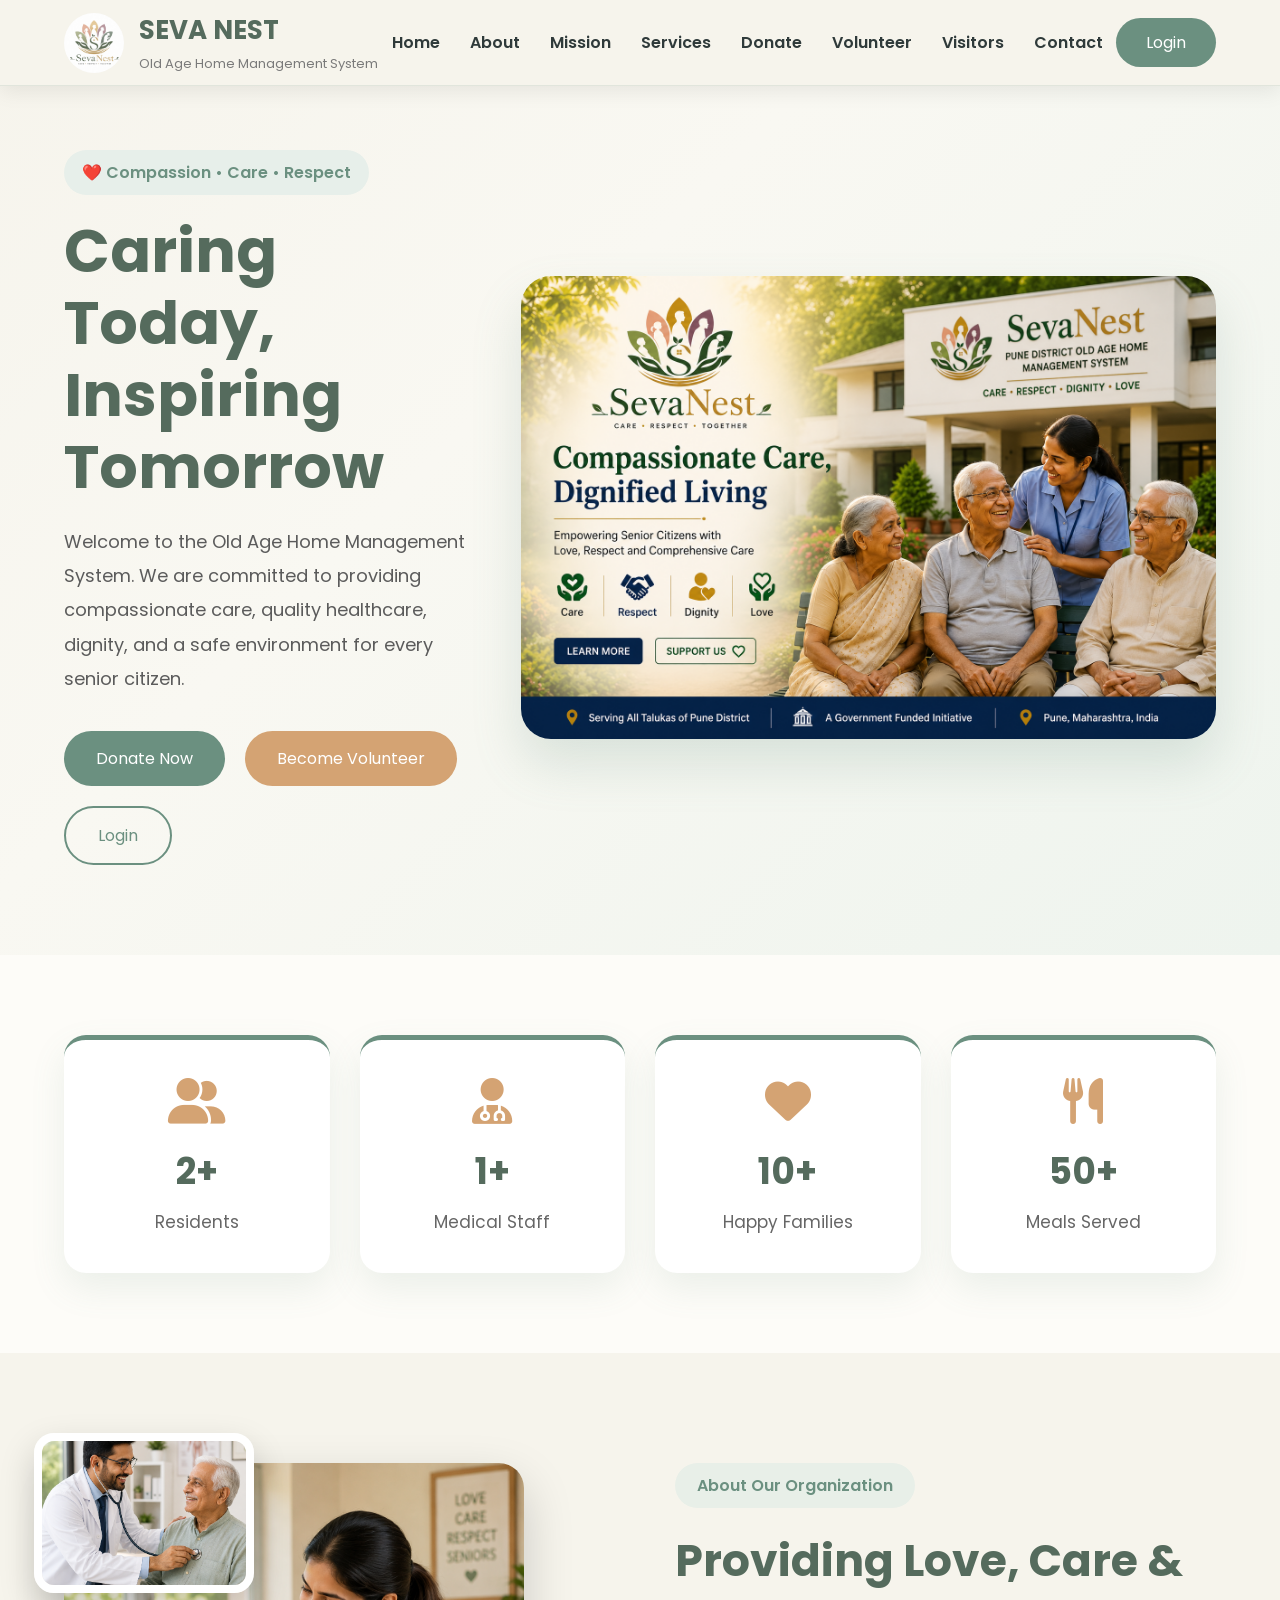
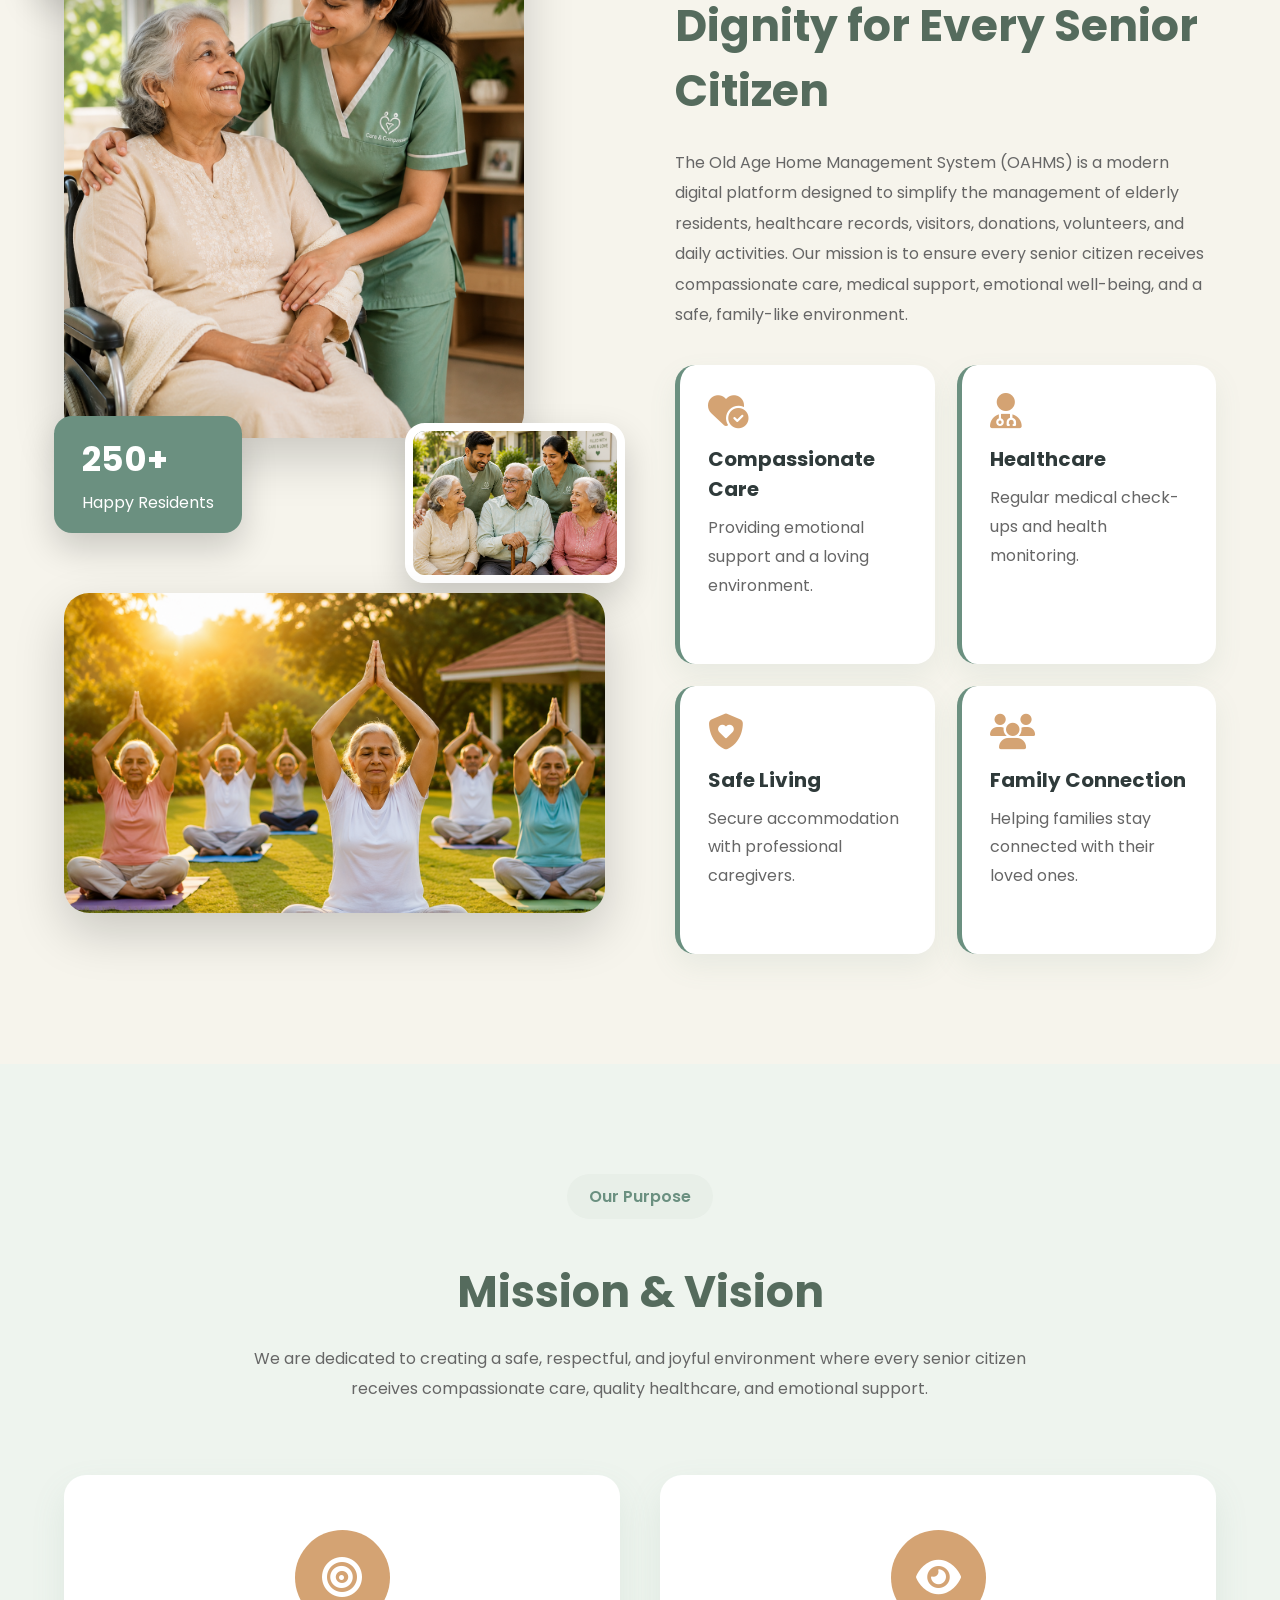
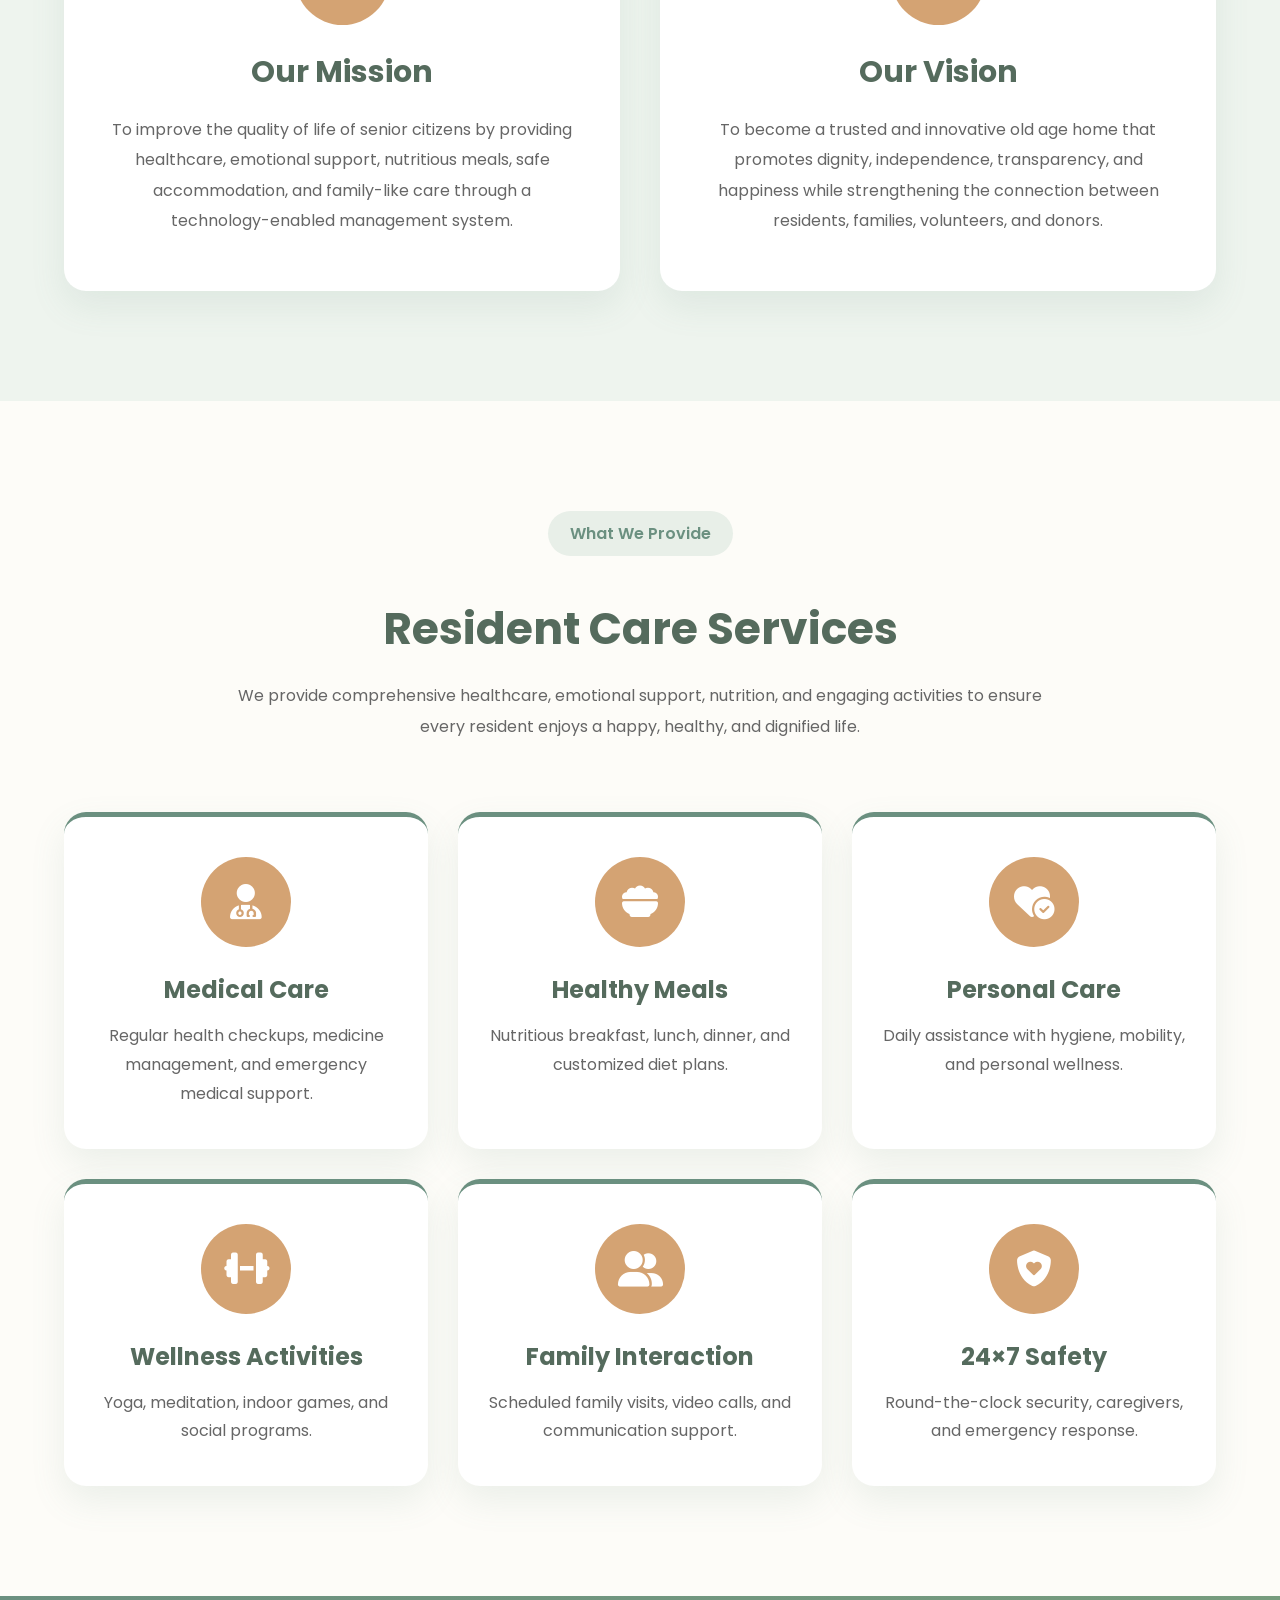
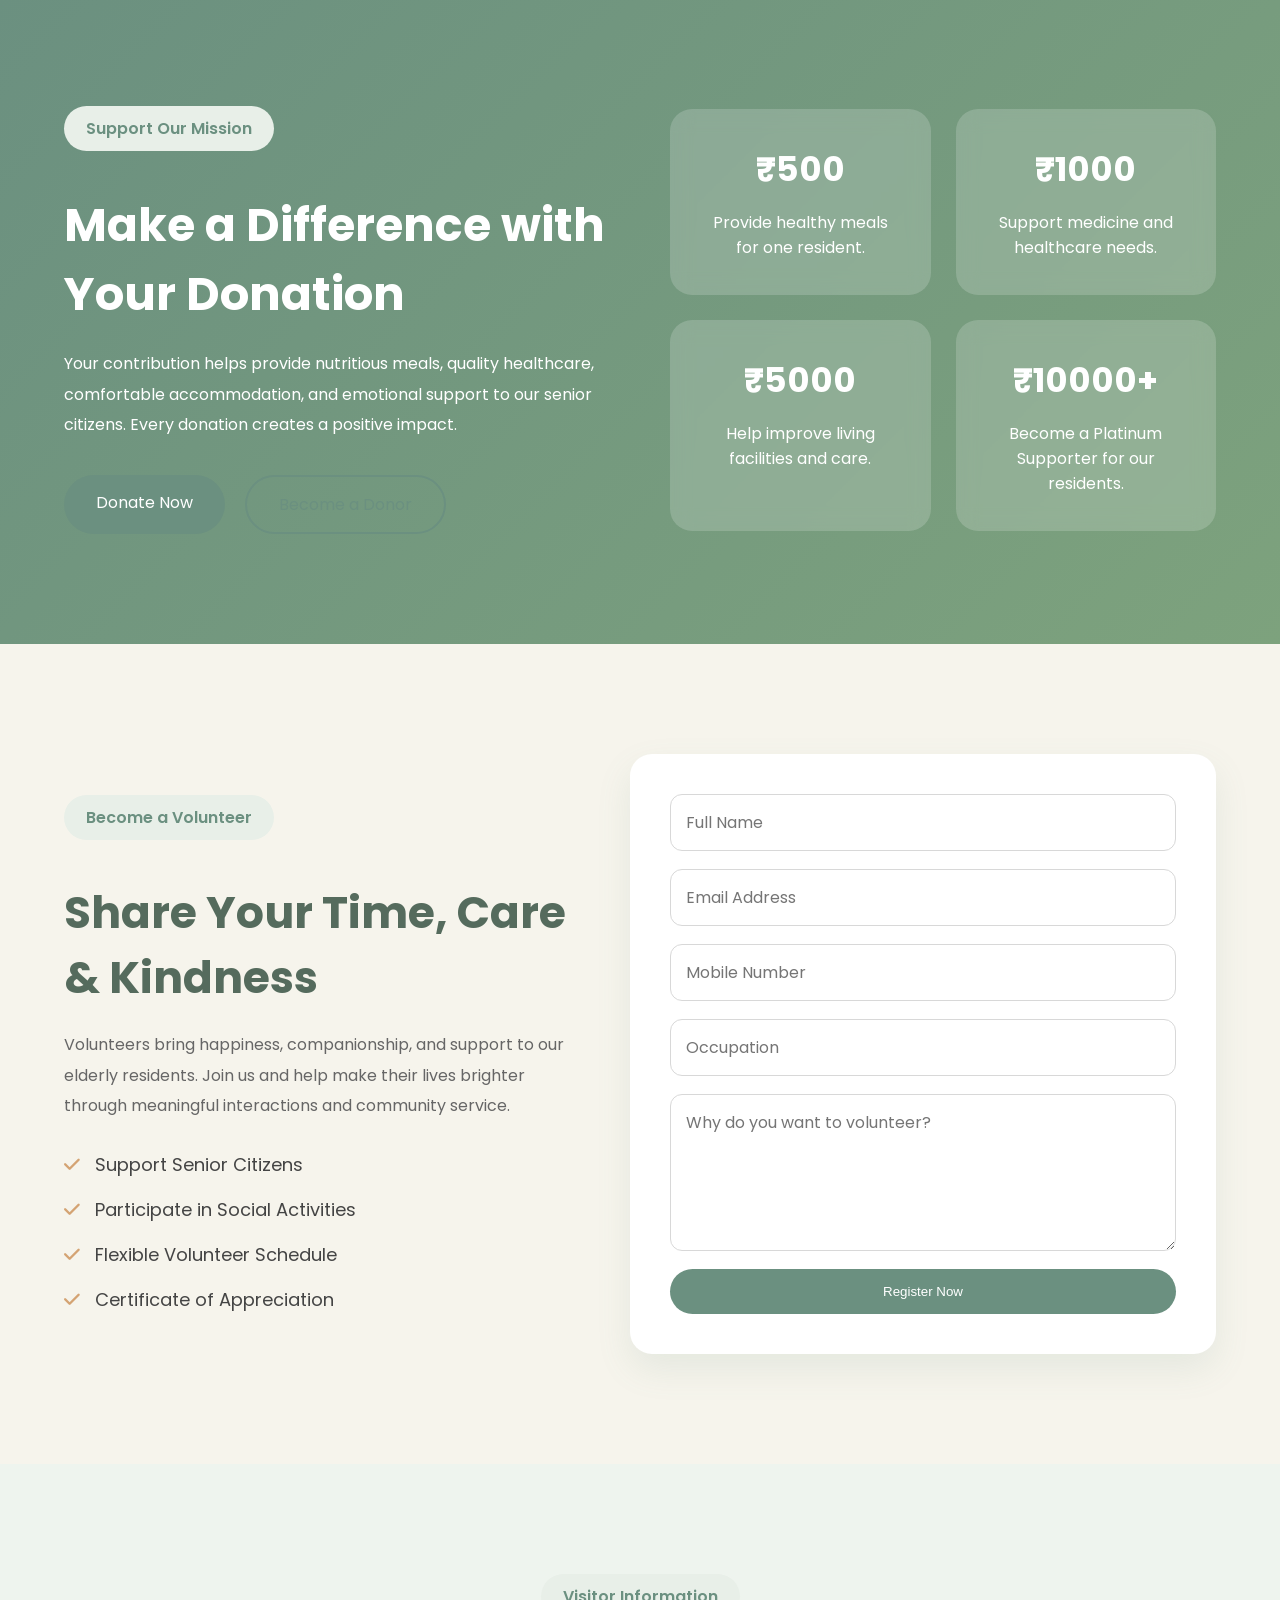
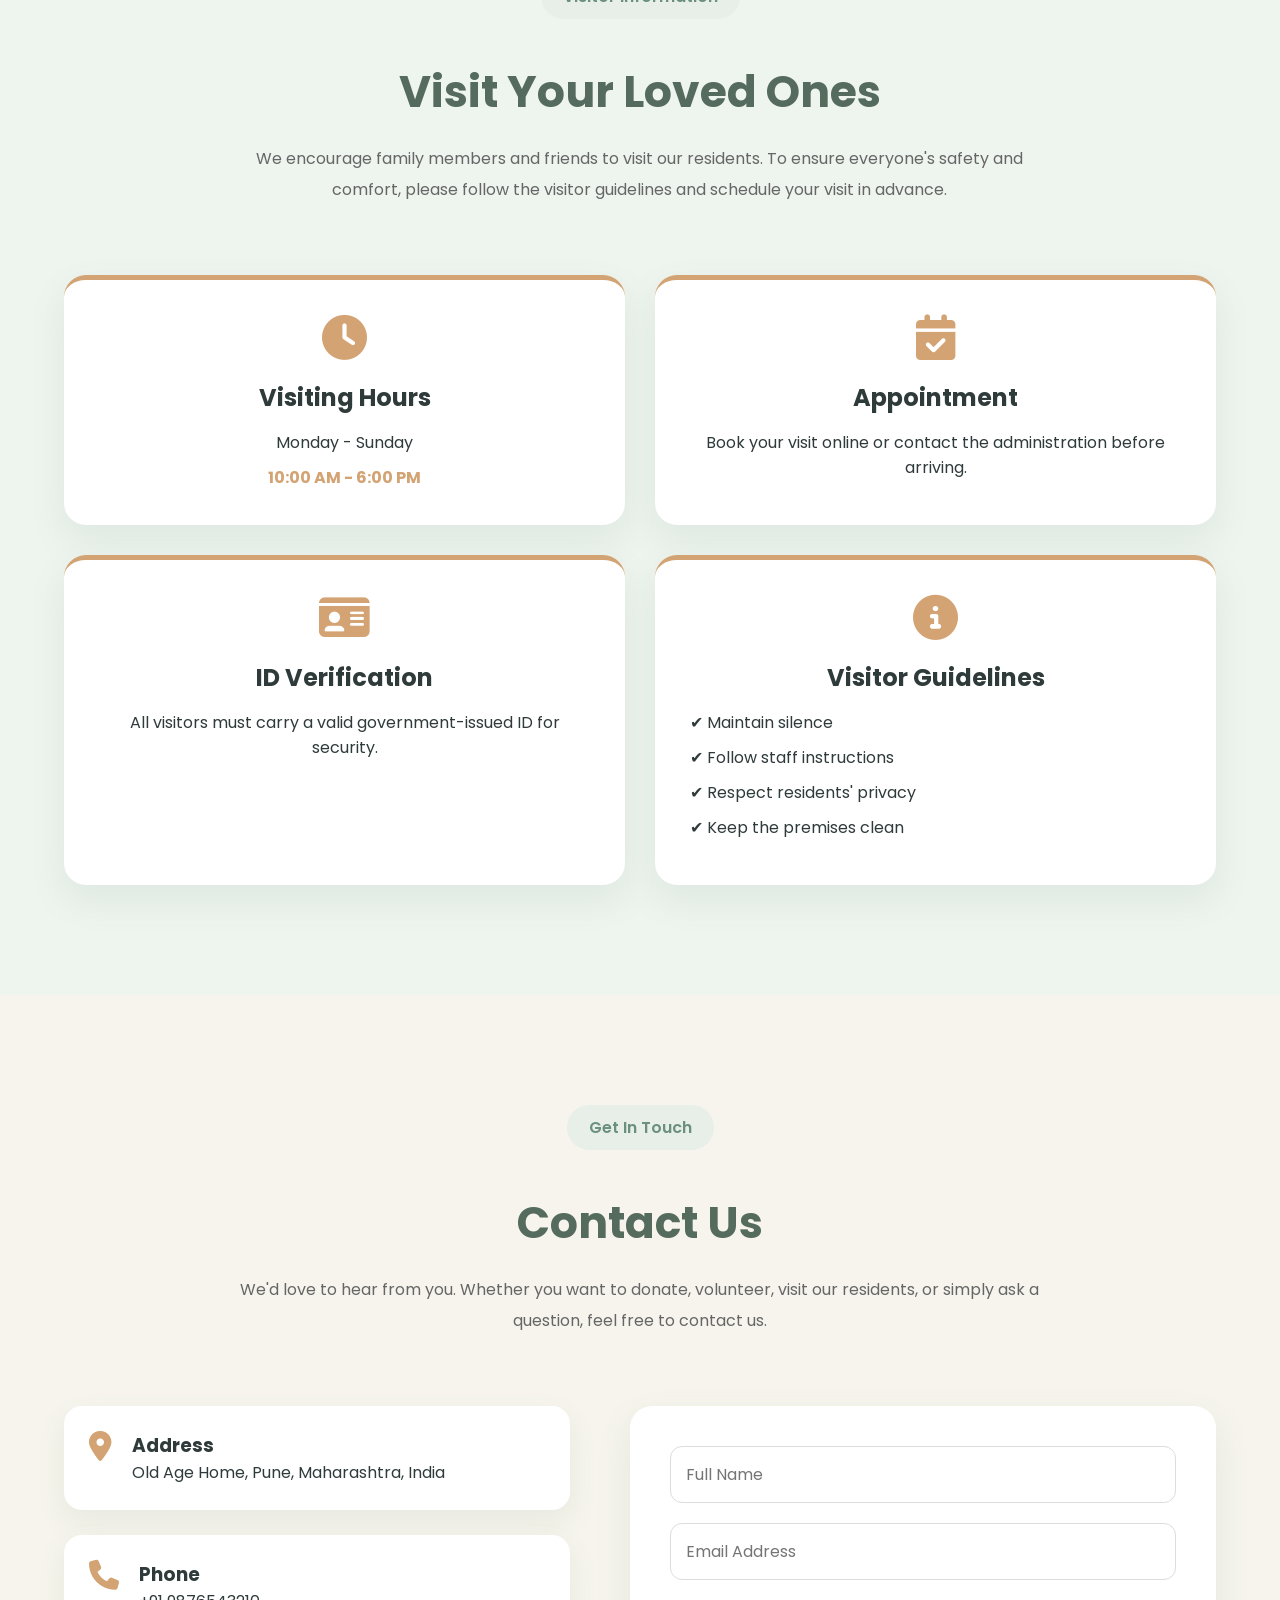
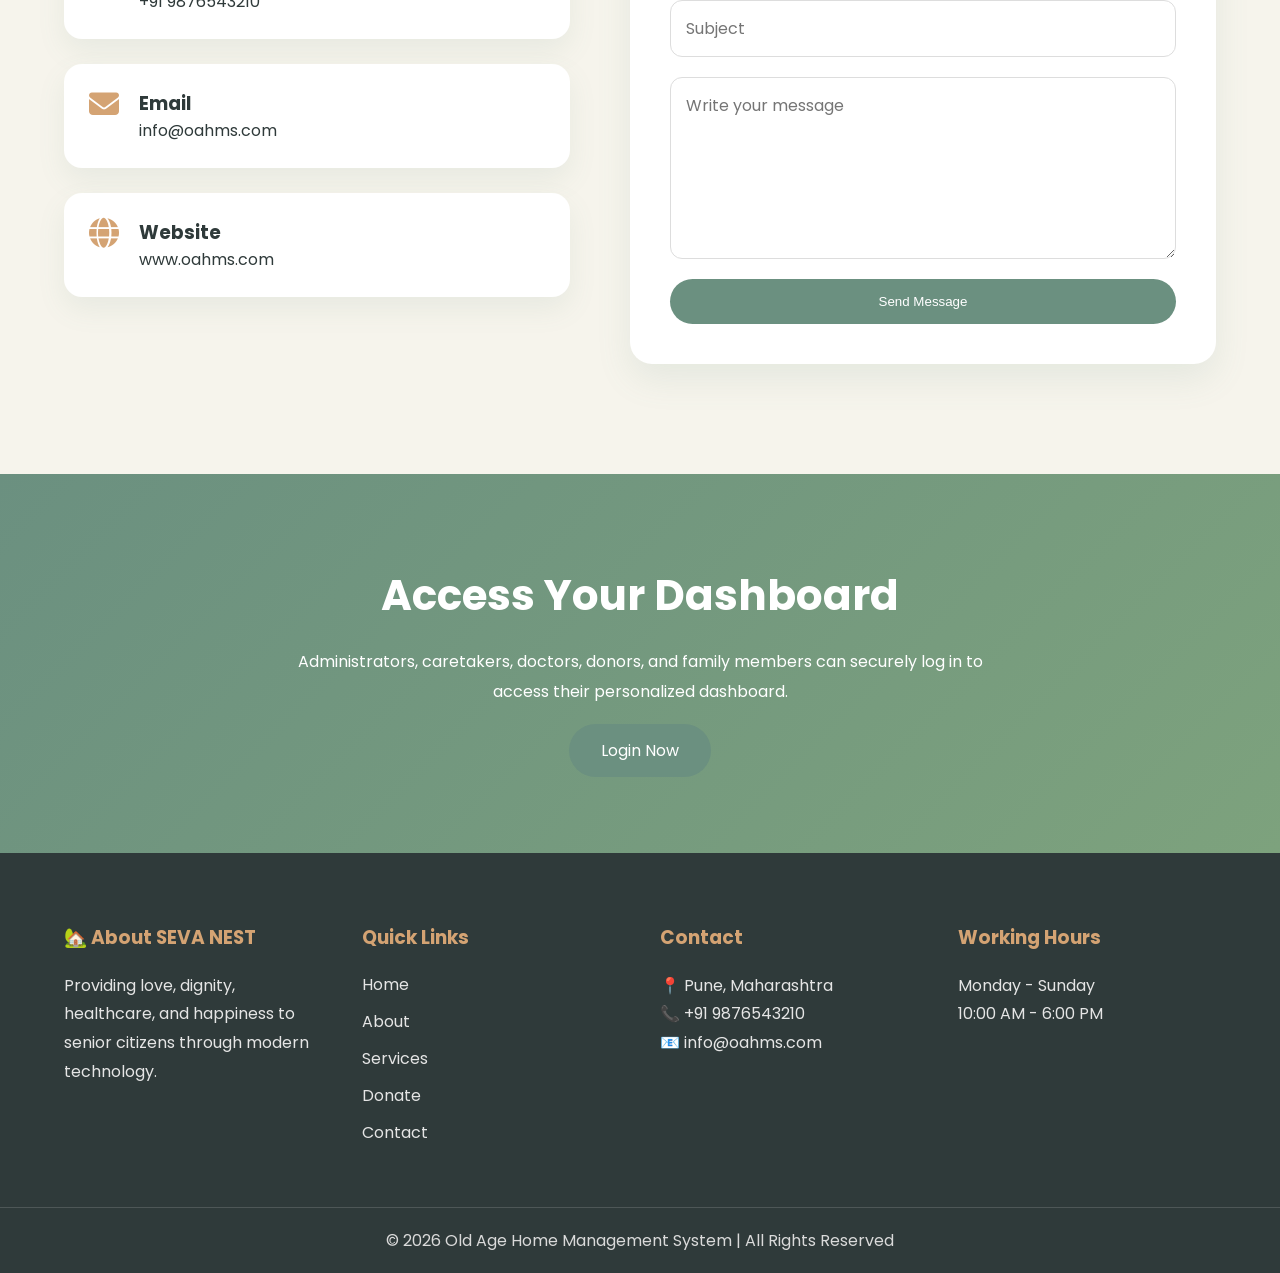
==== commit 990e6df5: "Resolved README merge conflict" ====
--- a/index.html
+++ b/index.html
@@ -1,388 +1,872 @@
 <!DOCTYPE html>
 <html lang="en">
+
 <head>
-  <meta charset="UTF-8" />
-  <meta name="viewport" content="width=device-width, initial-scale=1.0" />
-  <title>SevaNest — Care · Respect · Together</title>
-  <!-- Google Font: Inter -->
-  <link rel="preconnect" href="https://fonts.googleapis.com">
-  <link rel="preconnect" href="https://fonts.gstatic.com" crossorigin>
-  <link href="https://fonts.googleapis.com/css2?family=Inter:wght@400;500;600;700&display=swap" rel="stylesheet">
-  <link rel="stylesheet" href="style.css" />
+    <meta charset="UTF-8">
+    <meta name="viewport" content="width=device-width, initial-scale=1.0">
+
+    <title>Old Age Home Management System</title>
+
+    <!-- Google Font -->
+    <link href="https://fonts.googleapis.com/css2?family=Poppins:wght@300;400;500;600;700&display=swap"
+        rel="stylesheet">
+
+    <!-- Font Awesome -->
+    <link rel="stylesheet"
+        href="https://cdnjs.cloudflare.com/ajax/libs/font-awesome/6.6.0/css/all.min.css">
+
+    <!-- CSS -->
+    <link rel="stylesheet" href="css/style.css">
+    <link rel="stylesheet" href="css/responsive.css">
 </head>
+
 <body>
 
-<div class="app" id="app">
-
-  <!-- ============ SIDEBAR ============ -->
-  <aside class="sidebar" id="sidebar">
-    <div class="brand">
-      <div class="logo">
-        <img src="logo.png" alt="SevaNest Logo" class="logo-img" />
-      </div>
-      <div>
-        <h1>SevaNest</h1>
-        <small>CARE · RESPECT · TOGETHER</small>
-      </div>
-    </div>
-
-    <nav class="nav">
-      <a href="#" class="nav-item active" data-page="dashboard"><span>🏠</span>Dashboard</a>
-      <a href="#" class="nav-item" data-page="attendance"><span>✅</span>Resident Attendance</a>
-      <a href="#" class="nav-item" data-page="activities"><span>📅</span>Daily Activities</a>
-      <a href="#" class="nav-item" data-page="meals"><span>🍽</span>Meal Schedule</a>
-      <a href="#" class="nav-item" data-page="specialcare"><span>❤️</span>Special Care</a>
-      <a href="#" class="nav-item" data-page="emergency"><span>🚨</span>Emergency Report</a>
-    </nav>
-
-    <div class="sidebar-foot">
-      <div class="user-mini">
-        <div class="avatar">RS</div>
-        <div><b>Radhika Sharma</b><em>Senior Caretaker</em></div>
-      </div>
-      <a href="#" class="logout">⏻ Logout</a>
-    </div>
-  </aside>
-
-  <!-- ============ MAIN ============ -->
-  <main class="main">
-    <header class="topbar">
-      <button class="menu-btn" id="menuBtn">☰</button>
-      <div class="crumbs"><span>Caretaker</span> / <b id="crumbPage">Dashboard</b></div>
-      <div class="search">
-        <span>🔎</span>
-        <input placeholder="Search residents, activities, reports..." />
-      </div>
-      <div class="top-actions">
-        <button class="icon-btn">🔔<span class="pill amber">4</span></button>
-        <button class="icon-btn">✉️<span class="pill">2</span></button>
-        <div class="user">
-          <div class="avatar">RS</div>
-          <div><b>Radhika</b><em>Caretaker</em></div>
-        </div>
-      </div>
+    <!-- ================= HEADER ================= -->
+
+    <header class="header">
+
+        <div class="container">
+
+            <div class="logo">
+
+                <img src="images/logo.png" alt="Logo">
+
+                <div class="logo-text">
+                    <h2>SEVA NEST</h2>
+                    <span>Old Age Home Management System</span>
+                </div>
+
+            </div>
+
+            <nav class="navbar">
+
+                <ul>
+
+                    <li><a href="#">Home</a></li>
+
+                    <li><a href="#about">About</a></li>
+
+                    <li><a href="#mission">Mission</a></li>
+
+                    <li><a href="#services">Services</a></li>
+
+                    <li><a href="#donation">Donate</a></li>
+
+                    <li><a href="#volunteer">Volunteer</a></li>
+
+                    <li><a href="#visitor">Visitors</a></li>
+
+                    <li><a href="#contact">Contact</a></li>
+
+                </ul>
+
+            </nav>
+
+            <a href="pages/login.html" class="login-btn">
+
+                Login
+
+            </a>
+
+        </div>
+
     </header>
 
-    <div class="pages">
-
-      <!-- DASHBOARD -->
-      <section class="page active" id="page-dashboard">
-        <div class="page-head">
-          <div>
-            <h2 class="page-title">Good morning, Radhika 🌿</h2>
-            <p class="page-sub">Here's what's happening at SevaNest today.</p>
-          </div>
-          <div class="page-actions">
-            <button class="btn ghost">Export Report</button>
-            <button class="btn primary">+ Quick Action</button>
-          </div>
-        </div>
-
-        <div class="grid stats">
-          <div class="stat-card gradient">
-            <div class="stat-ico">👥</div>
-            <div><span>Today's Attendance</span><h3>48 / 52</h3><small class="up">▲ 92% present</small></div>
-          </div>
-          <div class="stat-card"><div class="stat-ico green">✅</div><div><span>Residents Present</span><h3>48</h3><small class="up">▲ +3 vs yesterday</small></div></div>
-          <div class="stat-card"><div class="stat-ico red">⛔</div><div><span>Residents Absent</span><h3>04</h3><small class="down">▼ 2 on medical leave</small></div></div>
-          <div class="stat-card"><div class="stat-ico gold">🍽</div><div><span>Today's Meals</span><h3>4 Served</h3><small>Breakfast · Lunch · Snacks · Dinner</small></div></div>
-          <div class="stat-card"><div class="stat-ico pink">❤️</div><div><span>Special Care</span><h3>12</h3><small>Under close monitoring</small></div></div>
-          <div class="stat-card"><div class="stat-ico alert">🚨</div><div><span>Emergency Cases</span><h3>01</h3><small class="down">Active — Room 204</small></div></div>
-        </div>
-
-        <div class="grid two-col">
-          <div class="card">
-            <div class="card-head">
-              <h3>Weekly Attendance Overview</h3>
-              <select class="select"><option>This Week</option><option>Last Week</option><option>This Month</option></select>
-            </div>
-            <div class="chart-placeholder">
-              <div class="bars">
-                <span style="height:60%"></span><span style="height:75%"></span>
-                <span style="height:85%"></span><span style="height:70%"></span>
-                <span style="height:90%"></span><span style="height:80%"></span>
-                <span style="height:65%"></span>
-              </div>
-              <div class="chart-legend"><em>Chart placeholder — connect via PHP/MySQL</em></div>
-            </div>
-          </div>
-
-          <div class="card">
-            <div class="card-head"><h3>Upcoming Activities</h3><a class="link">View all</a></div>
-            <ul class="timeline">
-              <li><span class="dot"></span><div><strong>Morning Yoga</strong><em>7:00 AM · Garden Hall</em></div></li>
-              <li><span class="dot gold"></span><div><strong>Health Checkup</strong><em>10:30 AM · Clinic Room</em></div></li>
-              <li><span class="dot pink"></span><div><strong>Music Therapy</strong><em>3:00 PM · Community Hall</em></div></li>
-              <li><span class="dot"></span><div><strong>Evening Prayer</strong><em>6:30 PM · Prayer Room</em></div></li>
+    <!-- ================= HERO ================= -->
+
+    <section class="hero">
+
+        <div class="container hero-container">
+
+            <!-- Left Side -->
+
+            <div class="hero-content">
+
+                <span class="tag">
+
+                    ❤️ Compassion • Care • Respect
+
+                </span>
+
+                <h1>
+
+                    Caring Today,<br>
+
+                    Inspiring Tomorrow
+
+                </h1>
+
+                <p>
+
+                    Welcome to the Old Age Home Management System.
+                    We are committed to providing compassionate care,
+                    quality healthcare, dignity, and a safe environment
+                    for every senior citizen.
+
+                </p>
+
+                <div class="hero-buttons">
+
+                    <a href="#donation" class="btn-primary">
+
+                        Donate Now
+
+                    </a>
+
+                    <a href="#volunteer" class="btn-secondary">
+
+                        Become Volunteer
+
+                    </a>
+
+                    <a href="pages/login.html" class="btn-outline">
+
+                        Login
+
+                    </a>
+
+                </div>
+
+            </div>
+
+            <!-- Right Side -->
+
+            <div class="hero-image">
+
+                <img src="images/hero.jpg" alt="Old Age Home">
+
+            </div>
+
+        </div>
+
+    </section>
+
+    <!-- ================= STATS ================= -->
+
+    <section class="stats">
+
+        <div class="container stat-grid">
+
+            <div class="stat-card">
+
+                <i class="fa-solid fa-user-group"></i>
+
+                <h2>250+</h2>
+
+                <p>Residents</p>
+
+            </div>
+
+            <div class="stat-card">
+
+                <i class="fa-solid fa-user-doctor"></i>
+
+                <h2>45+</h2>
+
+                <p>Medical Staff</p>
+
+            </div>
+
+            <div class="stat-card">
+
+                <i class="fa-solid fa-heart"></i>
+
+                <h2>2000+</h2>
+
+                <p>Happy Families</p>
+
+            </div>
+
+            <div class="stat-card">
+
+                <i class="fa-solid fa-utensils"></i>
+
+                <h2>10000+</h2>
+
+                <p>Meals Served</p>
+
+            </div>
+
+        </div>
+
+    </section>
+
+    <!-- ================= ABOUT SECTION ================= -->
+
+<section class="about" id="about">
+
+    <div class="container about-container">
+
+        <!-- Left Image -->
+
+        <div class="about-image">
+
+    <img src="images/about-main.jpg" alt="Senior Care" class="main-img">
+
+    <img src="images/about-doctor.jpg" alt="Doctor Care" class="small-img top-img">
+
+    <img src="images/about-group.jpg" alt="Happy Residents" class="small-img bottom-img">
+    
+    <img src="images/yoga.jpg" alt="Morning Yoga" class="yoga-img">
+
+    <div class="about-badge">
+        <h3>250+</h3>
+        <p>Happy Residents</p>
+    </div>
+
+</div>
+
+        <!-- Right Content -->
+
+        <div class="about-content">
+
+            <span class="section-tag">
+                About Our Organization
+            </span>
+
+            <h2>
+                Providing Love, Care & Dignity for Every Senior Citizen
+            </h2>
+
+            <p>
+                The Old Age Home Management System (OAHMS) is a modern digital
+                platform designed to simplify the management of elderly residents,
+                healthcare records, visitors, donations, volunteers, and daily
+                activities. Our mission is to ensure every senior citizen receives
+                compassionate care, medical support, emotional well-being, and a
+                safe, family-like environment.
+            </p>
+
+            <div class="about-features">
+
+                <div class="feature-card">
+                    <i class="fa-solid fa-heart-circle-check"></i>
+                    <h4>Compassionate Care</h4>
+                    <p>Providing emotional support and a loving environment.</p>
+                </div>
+
+                <div class="feature-card">
+                    <i class="fa-solid fa-user-doctor"></i>
+                    <h4>Healthcare</h4>
+                    <p>Regular medical check-ups and health monitoring.</p>
+                </div>
+
+                <div class="feature-card">
+                    <i class="fa-solid fa-shield-heart"></i>
+                    <h4>Safe Living</h4>
+                    <p>Secure accommodation with professional caregivers.</p>
+                </div>
+
+                <div class="feature-card">
+                    <i class="fa-solid fa-users"></i>
+                    <h4>Family Connection</h4>
+                    <p>Helping families stay connected with their loved ones.</p>
+                </div>
+
+            </div>
+
+        </div>
+
+    </div>
+
+</section>
+
+<!-- ================= MISSION & VISION ================= -->
+
+<section class="mission" id="mission">
+
+    <div class="container">
+
+        <div class="section-title">
+
+            <span class="section-tag">Our Purpose</span>
+
+            <h2>Mission & Vision</h2>
+
+            <p>
+                We are dedicated to creating a safe, respectful, and joyful
+                environment where every senior citizen receives compassionate
+                care, quality healthcare, and emotional support.
+            </p>
+
+        </div>
+
+        <div class="mission-grid">
+
+            <!-- Mission Card -->
+
+            <div class="mission-card">
+
+                <div class="mission-icon">
+                    <i class="fa-solid fa-bullseye"></i>
+                </div>
+
+                <h3>Our Mission</h3>
+
+                <p>
+                    To improve the quality of life of senior citizens by
+                    providing healthcare, emotional support, nutritious meals,
+                    safe accommodation, and family-like care through a
+                    technology-enabled management system.
+                </p>
+
+            </div>
+
+            <!-- Vision Card -->
+
+            <div class="mission-card">
+
+                <div class="mission-icon">
+                    <i class="fa-solid fa-eye"></i>
+                </div>
+
+                <h3>Our Vision</h3>
+
+                <p>
+                    To become a trusted and innovative old age home that
+                    promotes dignity, independence, transparency, and happiness
+                    while strengthening the connection between residents,
+                    families, volunteers, and donors.
+                </p>
+
+            </div>
+
+        </div>
+
+    </div>
+
+</section>
+
+<!-- ================= RESIDENT CARE SERVICES ================= -->
+
+<section class="services" id="services">
+
+    <div class="container">
+
+        <div class="section-title">
+
+            <span class="section-tag">What We Provide</span>
+
+            <h2>Resident Care Services</h2>
+
+            <p>
+                We provide comprehensive healthcare, emotional support, nutrition,
+                and engaging activities to ensure every resident enjoys a happy,
+                healthy, and dignified life.
+            </p>
+
+        </div>
+
+        <div class="services-grid">
+
+            <!-- Card 1 -->
+            <div class="service-card">
+
+                <div class="service-icon">
+                    <i class="fa-solid fa-user-doctor"></i>
+                </div>
+
+                <h3>Medical Care</h3>
+
+                <p>
+                    Regular health checkups, medicine management,
+                    and emergency medical support.
+                </p>
+
+            </div>
+
+            <!-- Card 2 -->
+
+            <div class="service-card">
+
+                <div class="service-icon">
+                    <i class="fa-solid fa-bowl-food"></i>
+                </div>
+
+                <h3>Healthy Meals</h3>
+
+                <p>
+                    Nutritious breakfast, lunch, dinner,
+                    and customized diet plans.
+                </p>
+
+            </div>
+
+            <!-- Card 3 -->
+
+            <div class="service-card">
+
+                <div class="service-icon">
+                    <i class="fa-solid fa-heart-circle-check"></i>
+                </div>
+
+                <h3>Personal Care</h3>
+
+                <p>
+                    Daily assistance with hygiene,
+                    mobility, and personal wellness.
+                </p>
+
+            </div>
+
+            <!-- Card 4 -->
+
+            <div class="service-card">
+
+                <div class="service-icon">
+                    <i class="fa-solid fa-dumbbell"></i>
+                </div>
+
+                <h3>Wellness Activities</h3>
+
+                <p>
+                    Yoga, meditation,
+                    indoor games, and social programs.
+                </p>
+
+            </div>
+
+            <!-- Card 5 -->
+
+            <div class="service-card">
+
+                <div class="service-icon">
+                    <i class="fa-solid fa-user-group"></i>
+                </div>
+
+                <h3>Family Interaction</h3>
+
+                <p>
+                    Scheduled family visits,
+                    video calls, and communication support.
+                </p>
+
+            </div>
+
+            <!-- Card 6 -->
+
+            <div class="service-card">
+
+                <div class="service-icon">
+                    <i class="fa-solid fa-shield-heart"></i>
+                </div>
+
+                <h3>24×7 Safety</h3>
+
+                <p>
+                    Round-the-clock security,
+                    caregivers, and emergency response.
+                </p>
+
+            </div>
+
+        </div>
+
+    </div>
+
+</section>
+<!-- ================= DONATION ================= -->
+
+<section class="donation" id="donation">
+
+    <div class="container donation-container">
+
+        <div class="donation-content">
+
+            <span class="section-tag">Support Our Mission</span>
+
+            <h2>Make a Difference with Your Donation</h2>
+
+            <p>
+                Your contribution helps provide nutritious meals, quality healthcare,
+                comfortable accommodation, and emotional support to our senior citizens.
+                Every donation creates a positive impact.
+            </p>
+
+            <div class="donation-buttons">
+
+                <a href="#" class="btn-primary">Donate Now</a>
+
+                <a href="#" class="btn-outline">Become a Donor</a>
+
+            </div>
+
+        </div>
+
+        <div class="donation-cards">
+
+            <div class="donation-card">
+                <h3>₹500</h3>
+                <p>Provide healthy meals for one resident.</p>
+            </div>
+
+            <div class="donation-card">
+                <h3>₹1000</h3>
+                <p>Support medicine and healthcare needs.</p>
+            </div>
+
+            <div class="donation-card">
+                <h3>₹5000</h3>
+                <p>Help improve living facilities and care.</p>
+            </div>
+
+            <div class="donation-card">
+                <h3>₹10000+</h3>
+                <p>Become a Platinum Supporter for our residents.</p>
+            </div>
+
+        </div>
+
+    </div>
+
+</section>
+<!-- ================= VOLUNTEER ================= -->
+
+<section class="volunteer" id="volunteer">
+
+    <div class="container volunteer-container">
+
+        <!-- Left Content -->
+
+        <div class="volunteer-content">
+
+            <span class="section-tag">Become a Volunteer</span>
+
+            <h2>Share Your Time, Care & Kindness</h2>
+
+            <p>
+                Volunteers bring happiness, companionship, and support to our
+                elderly residents. Join us and help make their lives brighter
+                through meaningful interactions and community service.
+            </p>
+
+            <ul class="volunteer-list">
+                <li><i class="fa-solid fa-check"></i> Support Senior Citizens</li>
+                <li><i class="fa-solid fa-check"></i> Participate in Social Activities</li>
+                <li><i class="fa-solid fa-check"></i> Flexible Volunteer Schedule</li>
+                <li><i class="fa-solid fa-check"></i> Certificate of Appreciation</li>
             </ul>
-          </div>
-        </div>
-
-        <div class="grid two-col">
-          <div class="card">
-            <div class="card-head"><h3>Quick Actions</h3></div>
-            <div class="quick-grid">
-              <button class="quick"><span>📝</span>Mark Attendance</button>
-              <button class="quick"><span>🍽</span>Add Meal</button>
-              <button class="quick"><span>💊</span>Medicine Log</button>
-              <button class="quick"><span>🚨</span>Report Emergency</button>
-              <button class="quick"><span>📅</span>New Activity</button>
-              <button class="quick"><span>❤️</span>Special Care</button>
-            </div>
-          </div>
-
-          <div class="card">
-            <div class="card-head"><h3>Recent Notifications</h3><a class="link">Mark all read</a></div>
-            <ul class="notif-list">
-              <li><span class="dot alert"></span><div><strong>Emergency reported</strong> in Room 204 — Fall detected. <em>2m ago</em></div></li>
-              <li><span class="dot gold"></span><div><strong>Medicine reminder</strong> for Mr. Verma at 2 PM. <em>15m ago</em></div></li>
-              <li><span class="dot"></span><div><strong>Family visit</strong> scheduled for Mrs. Iyer at 5 PM. <em>1h ago</em></div></li>
-              <li><span class="dot pink"></span><div><strong>Meal plan updated</strong> — Low salt diet for 4 residents. <em>3h ago</em></div></li>
+
+        </div>
+
+        <!-- Right Form -->
+
+        <div class="volunteer-form">
+
+            <form>
+
+                <input type="text" placeholder="Full Name" required>
+
+                <input type="email" placeholder="Email Address" required>
+
+                <input type="tel" placeholder="Mobile Number" required>
+
+                <input type="text" placeholder="Occupation">
+
+                <textarea rows="5" placeholder="Why do you want to volunteer?"></textarea>
+
+                <button type="submit" class="btn-primary">
+                    Register Now
+                </button>
+
+            </form>
+
+        </div>
+
+    </div>
+
+</section>
+<!-- ================= VISITOR INFORMATION ================= -->
+
+<section class="visitor" id="visitor">
+
+    <div class="container">
+
+        <div class="section-title">
+
+            <span class="section-tag">Visitor Information</span>
+
+            <h2>Visit Your Loved Ones</h2>
+
+            <p>
+                We encourage family members and friends to visit our residents.
+                To ensure everyone's safety and comfort, please follow the visitor
+                guidelines and schedule your visit in advance.
+            </p>
+
+        </div>
+
+        <div class="visitor-grid">
+
+            <!-- Visiting Hours -->
+
+            <div class="visitor-card">
+
+                <i class="fa-solid fa-clock"></i>
+
+                <h3>Visiting Hours</h3>
+
+                <p>Monday - Sunday</p>
+
+                <h4>10:00 AM - 6:00 PM</h4>
+
+            </div>
+
+            <!-- Appointment -->
+
+            <div class="visitor-card">
+
+                <i class="fa-solid fa-calendar-check"></i>
+
+                <h3>Appointment</h3>
+
+                <p>
+                    Book your visit online or contact the administration before arriving.
+                </p>
+
+            </div>
+
+            <!-- ID -->
+
+            <div class="visitor-card">
+
+                <i class="fa-solid fa-id-card"></i>
+
+                <h3>ID Verification</h3>
+
+                <p>
+                    All visitors must carry a valid government-issued ID for security.
+                </p>
+
+            </div>
+
+            <!-- Rules -->
+
+            <div class="visitor-card">
+
+                <i class="fa-solid fa-circle-info"></i>
+
+                <h3>Visitor Guidelines</h3>
+
+                <ul>
+                    <li>✔ Maintain silence</li>
+                    <li>✔ Follow staff instructions</li>
+                    <li>✔ Respect residents' privacy</li>
+                    <li>✔ Keep the premises clean</li>
+                </ul>
+
+            </div>
+
+        </div>
+
+    </div>
+
+</section>
+<!-- ================= CONTACT ================= -->
+
+<section class="contact" id="contact">
+
+    <div class="container">
+
+        <div class="section-title">
+
+            <span class="section-tag">Get In Touch</span>
+
+            <h2>Contact Us</h2>
+
+            <p>
+                We'd love to hear from you. Whether you want to donate,
+                volunteer, visit our residents, or simply ask a question,
+                feel free to contact us.
+            </p>
+
+        </div>
+
+        <div class="contact-container">
+
+            <!-- Left Side -->
+
+            <div class="contact-info">
+
+                <div class="contact-box">
+
+                    <i class="fa-solid fa-location-dot"></i>
+
+                    <div>
+
+                        <h3>Address</h3>
+
+                        <p>Old Age Home, Pune, Maharashtra, India</p>
+
+                    </div>
+
+                </div>
+
+                <div class="contact-box">
+
+                    <i class="fa-solid fa-phone"></i>
+
+                    <div>
+
+                        <h3>Phone</h3>
+
+                        <p>+91 9876543210</p>
+
+                    </div>
+
+                </div>
+
+                <div class="contact-box">
+
+                    <i class="fa-solid fa-envelope"></i>
+
+                    <div>
+
+                        <h3>Email</h3>
+
+                        <p>info@oahms.com</p>
+
+                    </div>
+
+                </div>
+
+                <div class="contact-box">
+
+                    <i class="fa-solid fa-globe"></i>
+
+                    <div>
+
+                        <h3>Website</h3>
+
+                        <p>www.oahms.com</p>
+
+                    </div>
+
+                </div>
+
+            </div>
+
+            <!-- Right Side -->
+
+            <div class="contact-form">
+
+                <form>
+
+                    <input type="text" placeholder="Full Name" required>
+
+                    <input type="email" placeholder="Email Address" required>
+
+                    <input type="text" placeholder="Subject">
+
+                    <textarea rows="6" placeholder="Write your message"></textarea>
+
+                    <button class="btn-primary" type="submit">
+
+                        Send Message
+
+                    </button>
+
+                </form>
+
+            </div>
+
+        </div>
+
+    </div>
+
+</section>
+<!-- ================= LOGIN CTA ================= -->
+
+<section class="login-cta">
+
+    <div class="container login-container">
+
+        <h2>Access Your Dashboard</h2>
+
+        <p>
+            Administrators, caretakers, doctors, donors, and family members can
+            securely log in to access their personalized dashboard.
+        </p>
+
+        <a href="pages/login.html" class="btn-primary">
+            Login Now
+        </a>
+
+    </div>
+
+</section>
+
+<!-- ================= FOOTER ================= -->
+
+<footer class="footer">
+
+    <div class="container footer-container">
+
+        <div class="footer-box">
+
+            <h3>🏡 About SEVA NEST</h3>
+
+            <p>
+                Providing love, dignity, healthcare, and happiness
+                to senior citizens through modern technology.
+            </p>
+
+        </div>
+
+        <div class="footer-box">
+
+            <h3>Quick Links</h3>
+
+            <ul>
+
+                <li><a href="#">Home</a></li>
+                <li><a href="#about">About</a></li>
+                <li><a href="#services">Services</a></li>
+                <li><a href="#donation">Donate</a></li>
+                <li><a href="#contact">Contact</a></li>
+
             </ul>
-          </div>
-        </div>
-
-        <div class="card">
-          <div class="card-head"><h3>Recent Activity Timeline</h3></div>
-          <ul class="tl">
-            <li><b>08:12</b> Radhika marked attendance for Wing A (24 residents).</li>
-            <li><b>09:00</b> Breakfast served — nutrition summary logged.</li>
-            <li><b>10:45</b> Dr. Nair completed weekly checkup for Mr. Kapoor.</li>
-            <li><b>12:30</b> Lunch served with 3 special diet plates.</li>
-            <li><b>14:05</b> Emergency drill completed in Wing B.</li>
-          </ul>
-        </div>
-      </section>
-
-      <!-- ATTENDANCE -->
-      <section class="page" id="page-attendance">
-        <div class="page-head">
-          <div>
-            <h2 class="page-title">Resident Attendance</h2>
-            <p class="page-sub">Track daily presence, check-in and check-out times.</p>
-          </div>
-          <div class="page-actions">
-            <button class="btn ghost">Export CSV</button>
-            <button class="btn primary" id="saveAttendance">Save Attendance</button>
-          </div>
-        </div>
-
-        <div class="toolbar">
-          <div class="search inline"><span>🔎</span><input placeholder="Search resident by name or room…" id="attSearch"></div>
-          <select class="select"><option>All Wings</option><option>Wing A</option><option>Wing B</option><option>Wing C</option></select>
-          <select class="select"><option>All Status</option><option>Present</option><option>Absent</option><option>Late</option></select>
-          <input type="date" class="select">
-        </div>
-
-        <div class="card no-pad">
-          <div class="table-wrap">
-            <table class="tbl" id="attendanceTable">
-              <thead>
-                <tr><th>Resident</th><th>Room</th><th>Status</th><th>Check-in</th><th>Check-out</th><th>Actions</th></tr>
-              </thead>
-              <tbody>
-                <tr data-id="1"><td><div class="res-cell"><div class="res-photo">AK</div><div><b>Mr. Arun Kapoor</b><em>Age 78</em></div></div></td><td>204</td><td><span class="badge green">Present</span></td><td>08:15</td><td>—</td><td><div class="chip-group"><button class="btn chip present on" data-set="present">Present</button><button class="btn chip absent" data-set="absent">Absent</button><button class="btn chip late" data-set="late">Late</button></div></td></tr>
-                <tr data-id="2"><td><div class="res-cell"><div class="res-photo">MI</div><div><b>Mrs. Meera Iyer</b><em>Age 72</em></div></div></td><td>118</td><td><span class="badge green">Present</span></td><td>08:15</td><td>—</td><td><div class="chip-group"><button class="btn chip present on" data-set="present">Present</button><button class="btn chip absent" data-set="absent">Absent</button><button class="btn chip late" data-set="late">Late</button></div></td></tr>
-                <tr data-id="3"><td><div class="res-cell"><div class="res-photo">VV</div><div><b>Mr. Vijay Verma</b><em>Age 81</em></div></div></td><td>301</td><td><span class="badge green">Present</span></td><td>08:15</td><td>—</td><td><div class="chip-group"><button class="btn chip present on" data-set="present">Present</button><button class="btn chip absent" data-set="absent">Absent</button><button class="btn chip late" data-set="late">Late</button></div></td></tr>
-                <tr data-id="4"><td><div class="res-cell"><div class="res-photo">LR</div><div><b>Mrs. Latha Rao</b><em>Age 75</em></div></div></td><td>302</td><td><span class="badge green">Present</span></td><td>08:15</td><td>—</td><td><div class="chip-group"><button class="btn chip present on" data-set="present">Present</button><button class="btn chip absent" data-set="absent">Absent</button><button class="btn chip late" data-set="late">Late</button></div></td></tr>
-                <tr data-id="5"><td><div class="res-cell"><div class="res-photo">SN</div><div><b>Mr. Suresh Nair</b><em>Age 69</em></div></div></td><td>210</td><td><span class="badge green">Present</span></td><td>08:15</td><td>—</td><td><div class="chip-group"><button class="btn chip present on" data-set="present">Present</button><button class="btn chip absent" data-set="absent">Absent</button><button class="btn chip late" data-set="late">Late</button></div></td></tr>
-                <tr data-id="6"><td><div class="res-cell"><div class="res-photo">KS</div><div><b>Mrs. Kamla Singh</b><em>Age 84</em></div></div></td><td>112</td><td><span class="badge green">Present</span></td><td>08:15</td><td>—</td><td><div class="chip-group"><button class="btn chip present on" data-set="present">Present</button><button class="btn chip absent" data-set="absent">Absent</button><button class="btn chip late" data-set="late">Late</button></div></td></tr>
-                <tr data-id="7"><td><div class="res-cell"><div class="res-photo">RJ</div><div><b>Mr. Ramesh Joshi</b><em>Age 77</em></div></div></td><td>225</td><td><span class="badge green">Present</span></td><td>08:15</td><td>—</td><td><div class="chip-group"><button class="btn chip present on" data-set="present">Present</button><button class="btn chip absent" data-set="absent">Absent</button><button class="btn chip late" data-set="late">Late</button></div></td></tr>
-                <tr data-id="8"><td><div class="res-cell"><div class="res-photo">AD</div><div><b>Mrs. Anita Desai</b><em>Age 80</em></div></div></td><td>130</td><td><span class="badge green">Present</span></td><td>08:15</td><td>—</td><td><div class="chip-group"><button class="btn chip present on" data-set="present">Present</button><button class="btn chip absent" data-set="absent">Absent</button><button class="btn chip late" data-set="late">Late</button></div></td></tr>
-              </tbody>
-            </table>
-          </div>
-          <div class="pagination">
-            <span>Showing 1–8 of 52</span>
-            <div><button class="btn tiny">‹</button><button class="btn tiny active">1</button><button class="btn tiny">2</button><button class="btn tiny">3</button><button class="btn tiny">›</button></div>
-          </div>
-        </div>
-      </section>
-
-      <!-- ACTIVITIES -->
-      <section class="page" id="page-activities">
-        <div class="page-head">
-          <div>
-            <h2 class="page-title">Daily Activities</h2>
-            <p class="page-sub">Plan and monitor engaging activities for residents.</p>
-          </div>
-          <div class="page-actions">
-            <button class="btn ghost">📅 Calendar</button>
-            <button class="btn primary">+ Add Activity</button>
-          </div>
-        </div>
-
-        <div class="activity-block">
-          <h3 class="sec-title">🌅 Morning Activities</h3>
-          <div class="grid three-col">
-            <div class="act-card"><h4>Morning Yoga</h4><div class="act-meta"><span>👤 Radhika</span><span>👥 24 residents</span><span><span class="badge amber">Ongoing</span></span></div><div class="act-notes">Garden hall — chair yoga variation.</div><div class="act-actions"><button class="btn tiny">Edit</button><button class="btn tiny">Delete</button></div></div>
-            <div class="act-card gold"><h4>Breakfast Service</h4><div class="act-meta"><span>👤 Anil</span><span>👥 48 residents</span><span><span class="badge green">Completed</span></span></div><div class="act-notes">Idli, oats & fruit juice served.</div><div class="act-actions"><button class="btn tiny">Edit</button><button class="btn tiny">Delete</button></div></div>
-            <div class="act-card pink"><h4>Physiotherapy</h4><div class="act-meta"><span>👤 Priya</span><span>👥 6 residents</span><span><span class="badge blue">Scheduled</span></span></div><div class="act-notes">Individual sessions in Wing A.</div><div class="act-actions"><button class="btn tiny">Edit</button><button class="btn tiny">Delete</button></div></div>
-          </div>
-        </div>
-
-        <div class="activity-block">
-          <h3 class="sec-title">☀️ Afternoon Activities</h3>
-          <div class="grid three-col">
-            <div class="act-card gold"><h4>Health Checkup</h4><div class="act-meta"><span>👤 Dr. Nair</span><span>👥 12 residents</span><span><span class="badge amber">Ongoing</span></span></div><div class="act-notes">Weekly vitals & BP monitoring.</div><div class="act-actions"><button class="btn tiny">Edit</button><button class="btn tiny">Delete</button></div></div>
-            <div class="act-card"><h4>Reading Circle</h4><div class="act-meta"><span>👤 Radhika</span><span>👥 15 residents</span><span><span class="badge blue">Scheduled</span></span></div><div class="act-notes">Regional literature session.</div><div class="act-actions"><button class="btn tiny">Edit</button><button class="btn tiny">Delete</button></div></div>
-            <div class="act-card pink"><h4>Music Therapy</h4><div class="act-meta"><span>👤 Priya</span><span>👥 18 residents</span><span><span class="badge blue">Scheduled</span></span></div><div class="act-notes">Classical instrumental therapy.</div><div class="act-actions"><button class="btn tiny">Edit</button><button class="btn tiny">Delete</button></div></div>
-          </div>
-        </div>
-
-        <div class="activity-block">
-          <h3 class="sec-title">🌙 Evening Activities</h3>
-          <div class="grid three-col">
-            <div class="act-card"><h4>Evening Walk</h4><div class="act-meta"><span>👤 Anil</span><span>👥 22 residents</span><span><span class="badge blue">Scheduled</span></span></div><div class="act-notes">Guided walk in the garden.</div><div class="act-actions"><button class="btn tiny">Edit</button><button class="btn tiny">Delete</button></div></div>
-            <div class="act-card gold"><h4>Prayer Session</h4><div class="act-meta"><span>👤 Radhika</span><span>👥 30 residents</span><span><span class="badge blue">Scheduled</span></span></div><div class="act-notes">Multi-faith prayer room.</div><div class="act-actions"><button class="btn tiny">Edit</button><button class="btn tiny">Delete</button></div></div>
-            <div class="act-card pink"><h4>Movie Night</h4><div class="act-meta"><span>👤 Priya</span><span>👥 20 residents</span><span><span class="badge blue">Scheduled</span></span></div><div class="act-notes">Community hall — vintage films.</div><div class="act-actions"><button class="btn tiny">Edit</button><button class="btn tiny">Delete</button></div></div>
-          </div>
-        </div>
-
-        <div class="card">
-          <div class="card-head"><h3>Calendar</h3><em class="muted">Placeholder — connect to PHP calendar API</em></div>
-          <div class="calendar-placeholder"><div class="cal-grid" id="calGrid"></div></div>
-        </div>
-      </section>
-
-      <!-- MEALS -->
-      <section class="page" id="page-meals">
-        <div class="page-head">
-          <div>
-            <h2 class="page-title">Meal Schedule</h2>
-            <p class="page-sub">Balanced nutrition tailored to every resident's needs.</p>
-          </div>
-          <div class="page-actions">
-            <button class="btn ghost">Print Menu</button>
-            <button class="btn primary">+ Add Meal</button>
-          </div>
-        </div>
-
-        <div class="grid four-col nutri">
-          <div class="nutri-card"><span>🥗</span><strong>1,850</strong><em>Avg. Calories</em></div>
-          <div class="nutri-card"><span>💧</span><strong>2.4 L</strong><em>Hydration</em></div>
-          <div class="nutri-card"><span>🍚</span><strong>210 g</strong><em>Carbs</em></div>
-          <div class="nutri-card"><span>🥚</span><strong>72 g</strong><em>Protein</em></div>
-        </div>
-
-        <div class="grid two-col">
-          <div class="meal-card"><div class="meal-head"><div><h4>Breakfast</h4><em>07:30 AM · Anil Kumar</em></div><span class="meal-tag">Served</span></div><div class="meal-info"><div><strong>Time</strong>07:30 AM</div><div><strong>Assigned Staff</strong>Anil Kumar</div><div><strong>Resident Count</strong>48</div><div><strong>Status</strong>Served</div></div><div class="diet-tags"><span>Diabetic</span><span>Soft Diet</span><span>Vegetarian</span></div><div class="meal-foot"><span class="muted">Special diets tracked</span><div><button class="btn tiny">Edit</button> <button class="btn tiny">View</button></div></div></div>
-          <div class="meal-card"><div class="meal-head"><div><h4>Lunch</h4><em>12:30 PM · Priya Menon</em></div><span class="meal-tag">Served</span></div><div class="meal-info"><div><strong>Time</strong>12:30 PM</div><div><strong>Assigned Staff</strong>Priya Menon</div><div><strong>Resident Count</strong>50</div><div><strong>Status</strong>Served</div></div><div class="diet-tags"><span>Low Salt</span><span>Diabetic</span><span>Vegetarian</span></div><div class="meal-foot"><span class="muted">Special diets tracked</span><div><button class="btn tiny">Edit</button> <button class="btn tiny">View</button></div></div></div>
-          <div class="meal-card"><div class="meal-head"><div><h4>Snacks</h4><em>04:30 PM · Radhika S.</em></div><span class="meal-tag">Scheduled</span></div><div class="meal-info"><div><strong>Time</strong>04:30 PM</div><div><strong>Assigned Staff</strong>Radhika S.</div><div><strong>Resident Count</strong>47</div><div><strong>Status</strong>Scheduled</div></div><div class="diet-tags"><span>Soft Diet</span><span>Vegetarian</span></div><div class="meal-foot"><span class="muted">Special diets tracked</span><div><button class="btn tiny">Edit</button> <button class="btn tiny">View</button></div></div></div>
-          <div class="meal-card"><div class="meal-head"><div><h4>Dinner</h4><em>07:30 PM · Anil Kumar</em></div><span class="meal-tag">Scheduled</span></div><div class="meal-info"><div><strong>Time</strong>07:30 PM</div><div><strong>Assigned Staff</strong>Anil Kumar</div><div><strong>Resident Count</strong>50</div><div><strong>Status</strong>Scheduled</div></div><div class="diet-tags"><span>Low Salt</span><span>Soft Diet</span><span>Vegetarian</span></div><div class="meal-foot"><span class="muted">Special diets tracked</span><div><button class="btn tiny">Edit</button> <button class="btn tiny">View</button></div></div></div>
-        </div>
-      </section>
-
-      <!-- SPECIAL CARE -->
-      <section class="page" id="page-specialcare">
-        <div class="page-head">
-          <div>
-            <h2 class="page-title">Special Care</h2>
-            <p class="page-sub">Residents requiring close attention and medical priority.</p>
-          </div>
-          <div class="page-actions">
-            <button class="btn ghost">Doctor Notes</button>
-            <button class="btn primary">+ Add Case</button>
-          </div>
-        </div>
-
-        <div class="toolbar">
-          <div class="search inline"><span>🔎</span><input placeholder="Search by name or condition…"></div>
-          <select class="select"><option>All Priorities</option><option>High</option><option>Medium</option><option>Low</option></select>
-          <select class="select"><option>All Caretakers</option><option>Radhika</option><option>Anil</option><option>Priya</option></select>
-        </div>
-
-        <div class="card no-pad">
-          <div class="table-wrap">
-            <table class="tbl">
-              <thead><tr><th>Resident</th><th>Age</th><th>Room</th><th>Condition</th><th>Care Instructions</th><th>Caretaker</th><th>Medicine</th><th>Priority</th><th>Status</th></tr></thead>
-              <tbody>
-                <tr><td><div class="res-cell"><div class="res-photo">MA</div><div><b>Mr. Arun Kapoor</b><em>Room 204</em></div></div></td><td>78</td><td>204</td><td>Post-fall recovery</td><td>Assisted mobility, 2h checks</td><td>Radhika</td><td>8AM · 2PM · 8PM</td><td><span class="badge red">High</span></td><td><span class="badge amber">Active</span></td></tr>
-                <tr><td><div class="res-cell"><div class="res-photo">MM</div><div><b>Mrs. Meera Iyer</b><em>Room 118</em></div></div></td><td>72</td><td>118</td><td>Diabetes Type II</td><td>Sugar monitoring 3x/day</td><td>Priya</td><td>Before meals</td><td><span class="badge amber">Medium</span></td><td><span class="badge green">Stable</span></td></tr>
-                <tr><td><div class="res-cell"><div class="res-photo">MV</div><div><b>Mr. Vijay Verma</b><em>Room 301</em></div></div></td><td>81</td><td>301</td><td>Hypertension</td><td>Low-salt diet, BP twice</td><td>Anil</td><td>9AM · 9PM</td><td><span class="badge amber">Medium</span></td><td><span class="badge green">Stable</span></td></tr>
-                <tr><td><div class="res-cell"><div class="res-photo">ML</div><div><b>Mrs. Latha Rao</b><em>Room 302</em></div></div></td><td>75</td><td>302</td><td>Alzheimer's — mild</td><td>Memory support, escort</td><td>Radhika</td><td>Morning only</td><td><span class="badge red">High</span></td><td><span class="badge blue">Monitoring</span></td></tr>
-                <tr><td><div class="res-cell"><div class="res-photo">MS</div><div><b>Mr. Suresh Nair</b><em>Room 210</em></div></div></td><td>69</td><td>210</td><td>Cardiac follow-up</td><td>Weekly ECG check-in</td><td>Priya</td><td>8AM · 8PM</td><td><span class="badge green">Low</span></td><td><span class="badge green">Stable</span></td></tr>
-              </tbody>
-            </table>
-          </div>
-        </div>
-      </section>
-
-      <!-- EMERGENCY -->
-      <section class="page" id="page-emergency">
-        <div class="page-head">
-          <div>
-            <h2 class="page-title">Emergency Report</h2>
-            <p class="page-sub">Log, track and respond to critical incidents in real time.</p>
-          </div>
-          <div class="page-actions"><button class="btn danger">🚨 Report Emergency</button></div>
-        </div>
-
-        <div class="grid quick-emg">
-          <button class="emg-btn"><span>🚑</span>Medical</button>
-          <button class="emg-btn"><span>🔥</span>Fire</button>
-          <button class="emg-btn"><span>🩹</span>Injury</button>
-          <button class="emg-btn"><span>💊</span>Medication</button>
-          <button class="emg-btn"><span>🧠</span>Mental Health</button>
-          <button class="emg-btn"><span>⚠️</span>Other</button>
-        </div>
-
-        <div class="grid two-col">
-          <div class="card">
-            <div class="card-head"><h3>New Emergency Report</h3></div>
-            <form class="form" id="emergencyForm">
-              <div class="row">
-                <label>Emergency Type <select name="type"><option>Medical</option><option>Fire</option><option>Injury</option><option>Other</option></select></label>
-                <label>Resident <input name="resident" placeholder="Select resident"></label>
-              </div>
-              <div class="row">
-                <label>Location <input name="location" placeholder="Room / Area"></label>
-                <label>Reported Time <input type="datetime-local" name="time"></label>
-              </div>
-              <div class="row">
-                <label>Severity <select name="severity"><option>Low</option><option>Medium</option><option>High</option><option>Critical</option></select></label>
-                <label>Assigned Staff <input name="staff" placeholder="Caretaker / Doctor"></label>
-              </div>
-              <label>Description <textarea name="desc" rows="4" placeholder="Describe the situation…"></textarea></label>
-              <div class="form-actions">
-                <button class="btn ghost" type="reset">Reset</button>
-                <button class="btn primary" type="submit">Submit Report</button>
-              </div>
-            </form>
-          </div>
-
-          <div class="card">
-            <div class="card-head"><h3>Emergency Timeline</h3></div>
-            <ul class="timeline dense">
-              <li><span class="dot alert"></span><div><strong>Fall detected — Room 204</strong><em>Today · 14:05 · Critical</em></div></li>
-              <li><span class="dot gold"></span><div><strong>Medication delay — Room 118</strong><em>Today · 11:20 · Medium</em></div></li>
-              <li><span class="dot"></span><div><strong>Blood pressure spike</strong><em>Yesterday · 19:40 · High</em></div></li>
-              <li><span class="dot pink"></span><div><strong>Minor injury during walk</strong><em>Yesterday · 07:15 · Low</em></div></li>
-            </ul>
-          </div>
-        </div>
-
-        <div class="card no-pad">
-          <div class="card-head pad"><h3>Incident History</h3><a class="link">View all</a></div>
-          <div class="table-wrap">
-            <table class="tbl">
-              <thead><tr><th>ID</th><th>Type</th><th>Resident</th><th>Location</th><th>Severity</th><th>Status</th><th>Time</th></tr></thead>
-              <tbody>
-                <tr><td>#EMG-1042</td><td>Medical</td><td>Mr. Kapoor</td><td>Room 204</td><td><span class="badge red">Critical</span></td><td><span class="badge amber">Active</span></td><td>14:05</td></tr>
-                <tr><td>#EMG-1041</td><td>Medication</td><td>Mrs. Iyer</td><td>Room 118</td><td><span class="badge amber">Medium</span></td><td><span class="badge green">Resolved</span></td><td>11:20</td></tr>
-                <tr><td>#EMG-1040</td><td>Injury</td><td>Mr. Verma</td><td>Garden</td><td><span class="badge">Low</span></td><td><span class="badge green">Resolved</span></td><td>Yesterday</td></tr>
-                <tr><td>#EMG-1039</td><td>Medical</td><td>Mrs. Rao</td><td>Room 302</td><td><span class="badge red">High</span></td><td><span class="badge green">Resolved</span></td><td>2 days ago</td></tr>
-              </tbody>
-            </table>
-          </div>
-        </div>
-      </section>
-
-    </div>
-  </main>
-</div>
-
-<div class="backdrop" id="backdrop"></div>
-<script src="script.js"></script>
+
+        </div>
+
+        <div class="footer-box">
+
+            <h3>Contact</h3>
+
+            <p>📍 Pune, Maharashtra</p>
+            <p>📞 +91 9876543210</p>
+            <p>📧 info@oahms.com</p>
+
+        </div>
+
+        <div class="footer-box">
+
+            <h3>Working Hours</h3>
+
+            <p>Monday - Sunday</p>
+            <p>10:00 AM - 6:00 PM</p>
+
+        </div>
+
+    </div>
+
+    <div class="footer-bottom">
+
+        <p>
+            © 2026 Old Age Home Management System | All Rights Reserved
+        </p>
+
+    </div>
+
+</footer>
+
+    <script src="js/script.js"></script>
+
+    <button id="topBtn">
+    <i class="fa-solid fa-arrow-up"></i>
+</button>
+
 </body>
+
 </html>
--- a/css/style.css
+++ b/css/style.css
@@ -0,0 +1,1591 @@
+/* ===========================
+   GOOGLE FONT & RESET
+=========================== */
+
+*{
+    margin:0;
+    padding:0;
+    box-sizing:border-box;
+    scroll-behavior:smooth;
+}
+
+body{
+    font-family:'Poppins',sans-serif;
+    background:#F6F4EC;
+    color:#2F3A3A;
+    overflow-x:hidden;
+}
+
+img{
+    width:100%;
+    display:block;
+}
+
+a{
+    text-decoration:none;
+}
+
+ul{
+    list-style:none;
+}
+
+.container{
+    width:90%;
+    max-width:1200px;
+    margin:auto;
+}
+
+
+/* ===========================
+   HEADER
+=========================== */
+
+.header{
+
+    position:fixed;
+    top:0;
+    left:0;
+    width:100%;
+
+    background:#F6F4EC;
+
+    box-shadow:0 8px 25px rgba(107,144,128,.18);
+
+    border-bottom:1px solid rgba(107,144,128,.15);
+
+    z-index:1000;
+
+}
+
+
+.header .container{
+
+    display:flex;
+    justify-content:space-between;
+    align-items:center;
+
+    height:85px;
+
+}
+
+
+.logo{
+
+    display:flex;
+    align-items:center;
+    gap:15px;
+
+}
+
+
+.logo img{
+
+    width:60px;
+    height:60px;
+    border-radius:50%;
+
+}
+
+
+.logo-text h2{
+
+    color:#556B5D;
+    font-size:26px;
+    font-weight:700;
+
+}
+
+
+.logo-text span{
+
+    font-size:13px;
+    color:#7A7A7A;
+
+}
+
+
+.navbar ul{
+
+    display:flex;
+    gap:30px;
+
+}
+
+
+.navbar a{
+
+    color:#2F3A3A;
+
+    font-weight:600;
+
+    transition:.3s;
+
+}
+
+
+.navbar a:hover{
+
+    color:#D4A373;
+
+}
+
+
+.login-btn{
+
+    background:#6B9080;
+
+    color:white;
+
+    padding:12px 30px;
+
+    border-radius:50px;
+
+    transition:.3s;
+
+}
+
+
+.login-btn:hover{
+
+    background:#D4A373;
+
+}
+
+
+/* ===========================
+   HERO SECTION
+=========================== */
+
+
+.hero{
+
+    padding-top:150px;
+    padding-bottom:90px;
+
+
+    background:linear-gradient(
+    135deg,
+    #F6F4EC 0%,
+    #F9F8F2 40%,
+    #EEF4EE 100%
+    );
+
+}
+
+
+.hero-container{
+    display:flex;
+    justify-content:space-between;
+    align-items:center;
+    gap:40px;
+}
+
+.hero-content{
+    flex:0.75;
+}
+
+.hero-image{
+    flex:1.25;
+    display:flex;
+    justify-content:flex-end;
+    align-items:center;
+}
+
+.hero-image img{
+    width:100%;
+    max-width:700px;   /* Increase to 750px if needed */
+    height:auto;
+    border-radius:30px;
+    object-fit:cover;
+    box-shadow:0 25px 50px rgba(107,144,128,.20);
+    transition:.3s ease;
+}
+
+.hero-image img:hover{
+    transform:scale(1.03);
+}
+
+.tag{
+
+    display:inline-block;
+
+    background:#E7EFEA;
+
+    color:#6B9080;
+
+    padding:10px 18px;
+
+    border-radius:30px;
+
+    margin-bottom:20px;
+
+    font-weight:600;
+
+}
+
+
+.hero h1{
+
+    font-size:60px;
+
+    color:#556B5D;
+
+    line-height:1.2;
+
+    margin-bottom:22px;
+
+}
+
+
+.hero p{
+
+    font-size:18px;
+
+    color:#5B5B5B;
+
+    line-height:1.9;
+
+    margin-bottom:35px;
+
+}
+
+
+/* ===========================
+   BUTTONS
+=========================== */
+
+
+.hero-buttons{
+
+    display:flex;
+    gap:20px;
+    flex-wrap:wrap;
+
+}
+
+
+.btn-primary{
+
+    background:#6B9080;
+
+    color:#fff;
+
+    padding:15px 32px;
+
+    border-radius:50px;
+
+    transition:.35s;
+
+}
+
+
+.btn-primary:hover{
+
+    background:#5A7D6E;
+
+}
+
+
+.btn-secondary{
+
+    background:#D4A373;
+
+    color:white;
+
+    padding:15px 32px;
+
+    border-radius:50px;
+
+    transition:.35s;
+
+}
+
+
+.btn-secondary:hover{
+
+    background:#BD8D5F;
+
+}
+
+
+.btn-outline{
+
+    border:2px solid #6B9080;
+
+    color:#6B9080;
+
+    padding:15px 32px;
+
+    border-radius:50px;
+
+    transition:.35s;
+
+}
+
+
+.btn-outline:hover{
+
+    background:#6B9080;
+
+    color:white;
+
+}
+
+
+/* ===========================
+   HERO IMAGE
+=========================== */
+
+
+.hero-image img{
+
+    border-radius:30px;
+
+    box-shadow:0 25px 50px rgba(107,144,128,.20);
+
+}
+/* ===========================
+   STATISTICS
+=========================== */
+
+.stats{
+
+    padding:80px 0;
+
+    background:#FDFCF8;
+
+}
+
+
+.stat-grid{
+
+    display:grid;
+
+    grid-template-columns:repeat(4,1fr);
+
+    gap:30px;
+
+}
+
+
+.stat-card{
+
+    background:#FFFFFF;
+
+    padding:38px;
+
+    border-radius:22px;
+
+    border-top:5px solid #6B9080;
+
+    text-align:center;
+
+    box-shadow:0 15px 35px rgba(107,144,128,.12);
+
+    transition:.35s;
+
+}
+
+
+.stat-card:hover{
+
+    transform:translateY(-12px);
+
+    box-shadow:0 20px 45px rgba(107,144,128,.20);
+
+}
+
+
+.stat-card i{
+
+    font-size:46px;
+
+    color:#D4A373;
+
+    margin-bottom:20px;
+
+}
+
+
+.stat-card h2{
+
+    font-size:36px;
+
+    color:#556B5D;
+
+    margin-bottom:10px;
+
+}
+
+
+.stat-card p{
+
+    color:#666;
+
+    font-size:17px;
+
+}
+
+
+
+/* ===========================
+   ABOUT SECTION
+=========================== */
+
+.about{
+    padding:110px 0;
+    background:#F6F4EC;
+}
+
+.about-container{
+    display:flex;
+    align-items:flex-start;
+    justify-content:space-between;
+    gap:70px;
+}
+
+.about-image{
+    position:relative;
+    flex:1;
+    min-height:1050px;
+}
+
+/* Main Image */
+.main-img{
+    width:85%;
+    display:block;
+    border-radius:25px;
+    box-shadow:0 20px 50px rgba(0,0,0,.18);
+}
+
+/* Doctor & Group Images */
+.small-img{
+    position:absolute;
+    width:220px;
+    height:160px;
+    object-fit:cover;
+    border-radius:20px;
+    border:8px solid #fff;
+    box-shadow:0 15px 35px rgba(0,0,0,.18);
+}
+
+/* Doctor Image */
+.top-img{
+    top:-30px;
+    left:-30px;
+}
+
+/* Group Image */
+.bottom-img{
+    right:-20px;
+    bottom:330px;
+}
+
+/* Yoga Image */
+.yoga-img{
+    position:absolute;
+    left:0;
+    bottom:0;
+    width:100%;
+    height:320px;
+    object-fit:cover;
+    border-radius:25px;
+    box-shadow:0 20px 50px rgba(0,0,0,.18);
+}
+
+/* Badge */
+.about-badge{
+    position:absolute;
+    left:-10px;
+    bottom:380px;
+    background:#6B9080;
+    color:#fff;
+    padding:18px 28px;
+    border-radius:18px;
+    box-shadow:0 15px 35px rgba(0,0,0,.18);
+}
+
+.about-badge h3{
+    margin:0;
+    font-size:34px;
+}
+
+.about-badge p{
+    margin:5px 0 0;
+    font-size:16px;
+}
+
+/* Right Content */
+
+.about-content{
+    flex:1;
+}
+
+.section-tag{
+    display:inline-block;
+    background:#E8EFE8;
+    color:#6B9080;
+    padding:10px 22px;
+    border-radius:30px;
+    font-weight:600;
+    margin-bottom:20px;
+}
+
+.about-content h2{
+    font-size:44px;
+    color:#556B5D;
+    margin-bottom:25px;
+}
+
+.about-content p{
+    color:#666;
+    line-height:1.9;
+    margin-bottom:35px;
+}
+
+.about-features{
+    display:grid;
+    grid-template-columns:repeat(2,1fr);
+    gap:22px;
+}
+
+.feature-card{
+    background:#FFFFFF;
+    padding:28px;
+    border-radius:20px;
+    border-left:5px solid #6B9080;
+    box-shadow:0 12px 28px rgba(107,144,128,.10);
+    transition:.35s;
+}
+
+.feature-card:hover{
+    background:#6B9080;
+    transform:translateY(-10px);
+    color:white;
+}
+
+.feature-card i{
+    font-size:36px;
+    color:#D4A373;
+    margin-bottom:15px;
+}
+
+.feature-card:hover i{
+    color:#FFF5D7;
+}
+
+.feature-card h4{
+    margin-bottom:10px;
+    font-size:20px;
+}
+
+.feature-card p{
+    line-height:1.8;
+}
+
+.feature-card:hover p{
+    color:white;
+}
+
+/* ===========================
+   MISSION & VISION
+=========================== */
+
+
+.mission{
+
+    padding:110px 0;
+
+    background:#EEF4EE;
+
+}
+
+
+.section-title{
+
+    text-align:center;
+
+    margin-bottom:70px;
+
+}
+
+
+.section-title h2{
+
+    font-size:44px;
+
+    color:#556B5D;
+
+    margin:20px 0;
+
+}
+
+
+.section-title p{
+
+    width:70%;
+
+    margin:auto;
+
+    color:#666;
+
+    line-height:1.9;
+
+}
+
+
+.mission-grid{
+
+    display:grid;
+
+    grid-template-columns:repeat(2,1fr);
+
+    gap:40px;
+
+}
+
+
+.mission-card{
+
+    background:#FFFFFF;
+
+    padding:55px 40px;
+
+    border-radius:22px;
+
+    text-align:center;
+
+    box-shadow:0 15px 35px rgba(107,144,128,.12);
+
+    transition:.35s;
+
+}
+
+
+.mission-card:hover{
+
+    background:#6B9080;
+
+    transform:translateY(-12px);
+
+}
+
+
+.mission-icon{
+
+    width:95px;
+
+    height:95px;
+
+    background:#D4A373;
+
+    border-radius:50%;
+
+    display:flex;
+
+    justify-content:center;
+
+    align-items:center;
+
+    margin:auto;
+
+    margin-bottom:25px;
+
+}
+
+
+.mission-icon i{
+
+    color:white;
+
+    font-size:40px;
+
+}
+
+
+.mission-card h3{
+
+    font-size:30px;
+
+    color:#556B5D;
+
+    margin-bottom:20px;
+
+}
+
+
+.mission-card p{
+
+    color:#666;
+
+    line-height:1.9;
+
+}
+
+
+.mission-card:hover h3,
+.mission-card:hover p{
+
+    color:white;
+
+}
+
+
+.mission-card:hover .mission-icon{
+
+    background:white;
+
+}
+
+
+.mission-card:hover .mission-icon i{
+
+    color:#6B9080;
+
+}
+
+
+
+/* ===========================
+   SERVICES
+=========================== */
+
+
+.services{
+
+    padding:110px 0;
+
+    background:#FDFCF8;
+
+}
+
+
+.services-grid{
+
+    display:grid;
+
+    grid-template-columns:repeat(3,1fr);
+
+    gap:30px;
+
+}
+
+
+.service-card{
+
+    background:#FFFFFF;
+
+    padding:40px 30px;
+
+    border-radius:22px;
+
+    text-align:center;
+
+    border-top:5px solid #6B9080;
+
+    box-shadow:0 15px 35px rgba(107,144,128,.12);
+
+    transition:.35s;
+
+}
+
+
+.service-card:hover{
+
+    background:#6B9080;
+
+    transform:translateY(-12px);
+
+}
+
+
+.service-icon{
+
+    width:90px;
+
+    height:90px;
+
+    background:#D4A373;
+
+    border-radius:50%;
+
+    display:flex;
+
+    justify-content:center;
+
+    align-items:center;
+
+    margin:auto;
+
+    margin-bottom:25px;
+
+}
+
+
+.service-icon i{
+
+    color:white;
+
+    font-size:36px;
+
+}
+
+
+.service-card h3{
+
+    color:#556B5D;
+
+    font-size:24px;
+
+    margin-bottom:15px;
+
+}
+
+
+.service-card p{
+
+    color:#666;
+
+    line-height:1.8;
+
+}
+
+
+.service-card:hover h3,
+.service-card:hover p{
+
+    color:white;
+
+}
+
+
+.service-card:hover .service-icon{
+
+    background:white;
+
+}
+
+
+.service-card:hover .service-icon i{
+
+    color:#6B9080;
+
+}
+/* ===========================
+   DONATION
+=========================== */
+
+.donation{
+
+    padding:110px 0;
+
+    background:linear-gradient(
+    135deg,
+    #6B9080,
+    #7DA27D
+    );
+
+    color:white;
+
+}
+
+
+.donation-container{
+
+    display:flex;
+
+    align-items:center;
+
+    justify-content:space-between;
+
+    gap:60px;
+
+}
+
+
+.donation-content{
+
+    flex:1;
+
+}
+
+
+.donation-content h2{
+
+    font-size:46px;
+
+    margin:20px 0;
+
+}
+
+
+.donation-content p{
+
+    line-height:1.9;
+
+    margin-bottom:35px;
+
+}
+
+
+.donation-buttons{
+
+    display:flex;
+
+    gap:20px;
+
+    flex-wrap:wrap;
+
+}
+
+
+.donation-cards{
+
+    flex:1;
+
+    display:grid;
+
+    grid-template-columns:repeat(2,1fr);
+
+    gap:25px;
+
+}
+
+
+.donation-card{
+
+    background:rgba(255,255,255,.18);
+
+    backdrop-filter:blur(10px);
+
+    padding:35px;
+
+    border-radius:22px;
+
+    text-align:center;
+
+    transition:.35s;
+
+}
+
+
+.donation-card:hover{
+
+    background:white;
+
+    color:#556B5D;
+
+    transform:translateY(-10px);
+
+}
+
+
+.donation-card h3{
+
+    font-size:34px;
+
+    margin-bottom:15px;
+
+}
+
+
+
+/* ===========================
+   VOLUNTEER
+=========================== */
+
+.volunteer{
+
+    padding:110px 0;
+
+    background:#F6F4EC;
+
+}
+
+
+.volunteer-container{
+
+    display:flex;
+
+    gap:60px;
+
+    align-items:center;
+
+}
+
+
+.volunteer-content{
+
+    flex:1;
+
+}
+
+
+.volunteer-content h2{
+
+    font-size:44px;
+
+    color:#556B5D;
+
+    margin:20px 0;
+
+}
+
+
+.volunteer-content p{
+
+    color:#666;
+
+    line-height:1.9;
+
+    margin-bottom:30px;
+
+}
+
+
+.volunteer-list{
+
+    display:flex;
+
+    flex-direction:column;
+
+    gap:18px;
+
+}
+
+
+.volunteer-list li{
+
+    font-size:18px;
+
+    color:#444;
+
+}
+
+
+.volunteer-list i{
+
+    color:#D4A373;
+
+    margin-right:10px;
+
+}
+
+
+.volunteer-form{
+
+    flex:1;
+
+    background:white;
+
+    padding:40px;
+
+    border-radius:22px;
+
+    box-shadow:0 15px 35px rgba(107,144,128,.12);
+
+}
+
+
+.volunteer-form form{
+
+    display:flex;
+
+    flex-direction:column;
+
+    gap:18px;
+
+}
+
+
+.volunteer-form input,
+.volunteer-form textarea{
+
+    width:100%;
+
+    padding:15px;
+
+    border:1px solid #D8D8D8;
+
+    border-radius:12px;
+
+    font-size:16px;
+
+    outline:none;
+
+    font-family:'Poppins',sans-serif;
+
+}
+
+
+.volunteer-form input:focus,
+.volunteer-form textarea:focus{
+
+    border-color:#6B9080;
+
+}
+
+
+.volunteer-form button{
+
+    border:none;
+
+    cursor:pointer;
+
+}
+
+
+
+/* ===========================
+   VISITOR INFORMATION
+=========================== */
+
+.visitor{
+
+    padding:110px 0;
+
+    background:#EEF4EE;
+
+}
+
+
+.visitor-grid{
+
+    display:grid;
+
+    grid-template-columns:repeat(2,1fr);
+
+    gap:30px;
+
+}
+
+
+.visitor-card{
+
+    background:#FFFFFF;
+
+    padding:35px;
+
+    border-radius:22px;
+
+    text-align:center;
+
+    border-top:5px solid #D4A373;
+
+    box-shadow:0 15px 35px rgba(107,144,128,.12);
+
+    transition:.35s;
+
+}
+
+
+.visitor-card:hover{
+
+    background:#6B9080;
+
+    color:#fff;
+
+    transform:translateY(-10px);
+
+}
+
+
+.visitor-card i{
+
+    font-size:45px;
+
+    color:#D4A373;
+
+    margin-bottom:20px;
+
+}
+
+
+.visitor-card:hover i{
+
+    color:#FFF5D7;
+
+}
+
+
+.visitor-card h3{
+
+    margin-bottom:15px;
+
+    font-size:24px;
+
+}
+
+
+.visitor-card h4{
+
+    color:#D4A373;
+
+    margin-top:10px;
+
+}
+
+
+.visitor-card:hover h4{
+
+    color:white;
+
+}
+
+
+.visitor-card ul{
+
+    text-align:left;
+
+    margin-top:15px;
+
+}
+
+
+.visitor-card ul li{
+
+    margin-bottom:10px;
+
+}
+
+
+
+/* ===========================
+   CONTACT
+=========================== */
+
+.contact{
+
+    padding:110px 0;
+
+    background:#F6F4EC;
+
+}
+
+
+.contact-container{
+
+    display:flex;
+
+    gap:60px;
+
+    margin-top:60px;
+
+}
+
+
+.contact-info{
+
+    flex:1;
+
+}
+
+
+.contact-box{
+
+    display:flex;
+
+    gap:20px;
+
+    align-items:flex-start;
+
+    margin-bottom:25px;
+
+    background:white;
+
+    padding:25px;
+
+    border-radius:18px;
+
+    box-shadow:0 12px 28px rgba(107,144,128,.10);
+
+    transition:.35s;
+
+}
+
+
+.contact-box:hover{
+
+    background:#6B9080;
+
+    color:white;
+
+}
+
+
+.contact-box i{
+
+    font-size:30px;
+
+    color:#D4A373;
+
+}
+
+
+.contact-box:hover i{
+
+    color:white;
+
+}
+
+
+.contact-form{
+
+    flex:1;
+
+    background:white;
+
+    padding:40px;
+
+    border-radius:22px;
+
+    box-shadow:0 15px 35px rgba(107,144,128,.12);
+
+}
+
+
+.contact-form form{
+
+    display:flex;
+
+    flex-direction:column;
+
+    gap:20px;
+
+}
+
+
+.contact-form input,
+.contact-form textarea{
+
+    padding:15px;
+
+    border:1px solid #ddd;
+
+    border-radius:12px;
+
+    font-size:16px;
+
+    outline:none;
+
+    font-family:'Poppins',sans-serif;
+
+}
+
+
+.contact-form input:focus,
+.contact-form textarea:focus{
+
+    border-color:#6B9080;
+
+}
+
+
+.contact-form button{
+
+    border:none;
+
+    cursor:pointer;
+
+}
+
+
+
+/* ===========================
+   LOGIN CTA
+=========================== */
+
+.login-cta{
+
+    padding:90px 0;
+
+    background:linear-gradient(
+    135deg,
+    #6B9080,
+    #7DA27D
+    );
+
+    color:white;
+
+    text-align:center;
+
+}
+
+
+.login-container h2{
+
+    font-size:42px;
+
+    margin-bottom:20px;
+
+}
+
+
+.login-container p{
+
+    max-width:700px;
+
+    margin:0 auto 30px;
+
+    line-height:1.9;
+
+}
+
+
+
+/* ===========================
+   FOOTER
+=========================== */
+
+.footer{
+
+    background:#2F3A3A;
+
+    color:white;
+
+    padding:70px 0 0;
+
+}
+
+
+.footer-container{
+
+    display:grid;
+
+    grid-template-columns:repeat(4,1fr);
+
+    gap:40px;
+
+}
+
+
+.footer-box h3{
+
+    color:#D4A373;
+
+    margin-bottom:20px;
+
+}
+
+
+.footer-box p{
+
+    color:#E5E5E5;
+
+    line-height:1.8;
+
+}
+
+
+.footer-box ul li{
+
+    margin-bottom:12px;
+
+}
+
+
+.footer-box ul li a{
+
+    color:#E5E5E5;
+
+    transition:.3s;
+
+}
+
+
+.footer-box ul li a:hover{
+
+    color:#D4A373;
+
+    padding-left:6px;
+
+}
+
+
+.footer-bottom{
+
+    margin-top:50px;
+
+    text-align:center;
+
+    padding:20px;
+
+    border-top:1px solid rgba(255,255,255,.15);
+
+    color:#DADADA;
+
+}
+
+
+
+/* ===========================
+   SCROLL ANIMATION
+=========================== */
+
+.hidden{
+
+    opacity:0;
+
+    transform:translateY(60px);
+
+    transition:all .8s ease;
+
+}
+
+
+.show{
+
+    opacity:1;
+
+    transform:translateY(0);
+
+}
+
+
+
+/* ===========================
+   BACK TO TOP BUTTON
+=========================== */
+
+#topBtn{
+
+    position:fixed;
+
+    bottom:30px;
+
+    right:30px;
+
+    width:55px;
+
+    height:55px;
+
+    border:none;
+
+    border-radius:50%;
+
+    background:#6B9080;
+
+    color:white;
+
+    font-size:20px;
+
+    cursor:pointer;
+
+    display:none;
+
+    z-index:999;
+
+    transition:.3s;
+
+    box-shadow:0 10px 25px rgba(107,144,128,.30);
+
+}
+
+
+#topBtn:hover{
+
+    background:#D4A373;
+
+    transform:translateY(-5px);
+
+}
--- a/css/responsive.css
+++ b/css/responsive.css
@@ -0,0 +1,273 @@
+
+
+/* ===========================
+   RESPONSIVE DESIGN
+=========================== */
+
+/* ===========================
+   Laptop
+=========================== */
+
+@media (max-width:1200px){
+
+.hero h1{
+    font-size:48px;
+}
+
+.container{
+    width:92%;
+}
+
+}
+
+/* ===========================
+   Tablet
+=========================== */
+
+@media (max-width:992px){
+
+.header .container{
+    flex-direction:column;
+    height:auto;
+    padding:20px 0;
+}
+
+.navbar{
+    margin:20px 0;
+}
+
+.navbar ul{
+    flex-wrap:wrap;
+    justify-content:center;
+    gap:18px;
+}
+
+.hero-container{
+    flex-direction:column-reverse;
+    text-align:center;
+}
+
+.hero-content{
+    width:100%;
+}
+
+.hero-buttons{
+    justify-content:center;
+}
+
+.hero h1{
+    font-size:42px;
+}
+
+.hero p{
+    font-size:17px;
+}
+
+.hero-image img{
+    max-width:600px;
+    margin:auto;
+}
+
+.stat-grid{
+    grid-template-columns:repeat(2,1fr);
+}
+.mission-grid{
+    grid-template-columns:1fr;
+}
+
+.section-title p{
+    width:100%;
+}
+.services-grid{
+    grid-template-columns:repeat(2,1fr);
+}
+.donation-container{
+    flex-direction:column;
+    text-align:center;
+}
+
+.donation-buttons{
+    justify-content:center;
+}
+
+.donation-cards{
+    width:100%;
+}
+.volunteer-container{
+    flex-direction:column;
+}
+
+.volunteer-content{
+    text-align:center;
+}
+
+.volunteer-list{
+    align-items:center;
+}
+.visitor-grid{
+    grid-template-columns:1fr;
+}
+.contact-container{
+    flex-direction:column;
+}
+.footer-container{
+    grid-template-columns:repeat(2,1fr);
+}
+
+/* About Section */
+
+.about-container{
+    flex-direction:column;
+    text-align:center;
+}
+
+.about-features{
+    grid-template-columns:repeat(2,1fr);
+}
+
+}
+
+/* ===========================
+   Mobile
+=========================== */
+
+@media (max-width:768px){
+
+.logo{
+    flex-direction:column;
+    text-align:center;
+}
+
+.logo img{
+    width:50px;
+    height:50px;
+}
+
+.logo-text h2{
+    font-size:22px;
+}
+
+.logo-text span{
+    font-size:12px;
+}
+
+.navbar ul{
+    flex-direction:column;
+    align-items:center;
+    gap:12px;
+}
+
+.login-btn{
+    margin-top:15px;
+}
+
+.hero{
+    padding-top:220px;
+}
+
+.hero h1{
+    font-size:34px;
+}
+
+.hero p{
+    font-size:16px;
+}
+
+.hero-buttons{
+    flex-direction:column;
+    align-items:center;
+}
+
+.btn-primary,
+.btn-secondary,
+.btn-outline{
+
+    width:240px;
+    text-align:center;
+
+}
+
+.stat-grid{
+    grid-template-columns:1fr;
+}
+
+.stat-card{
+    padding:30px;
+}
+.section-title h2{
+    font-size:34px;
+}
+
+.mission-card{
+    padding:35px 25px;
+}
+.services-grid{
+    grid-template-columns:1fr;
+}
+.donation-cards{
+    grid-template-columns:1fr;
+}
+
+.donation-content h2{
+    font-size:32px;
+}
+.volunteer-content h2{
+    font-size:32px;
+}
+
+.volunteer-form{
+    padding:25px;
+}
+.visitor-card{
+    padding:25px;
+}
+.contact-form{
+    padding:25px;
+}
+.footer-container{
+    grid-template-columns:1fr;
+    text-align:center;
+}
+
+.login-container h2{
+    font-size:32px;
+}
+/* About Section */
+
+.about-content h2{
+    font-size:32px;
+}
+
+.about-features{
+    grid-template-columns:1fr;
+}
+
+}
+
+/* ===========================
+   Small Mobile
+=========================== */
+
+@media (max-width:480px){
+
+.hero h1{
+    font-size:28px;
+}
+
+.hero p{
+    font-size:15px;
+}
+
+.logo-text h2{
+    font-size:20px;
+}
+
+.logo-text span{
+    font-size:11px;
+}
+
+.container{
+    width:95%;
+}
+
+}
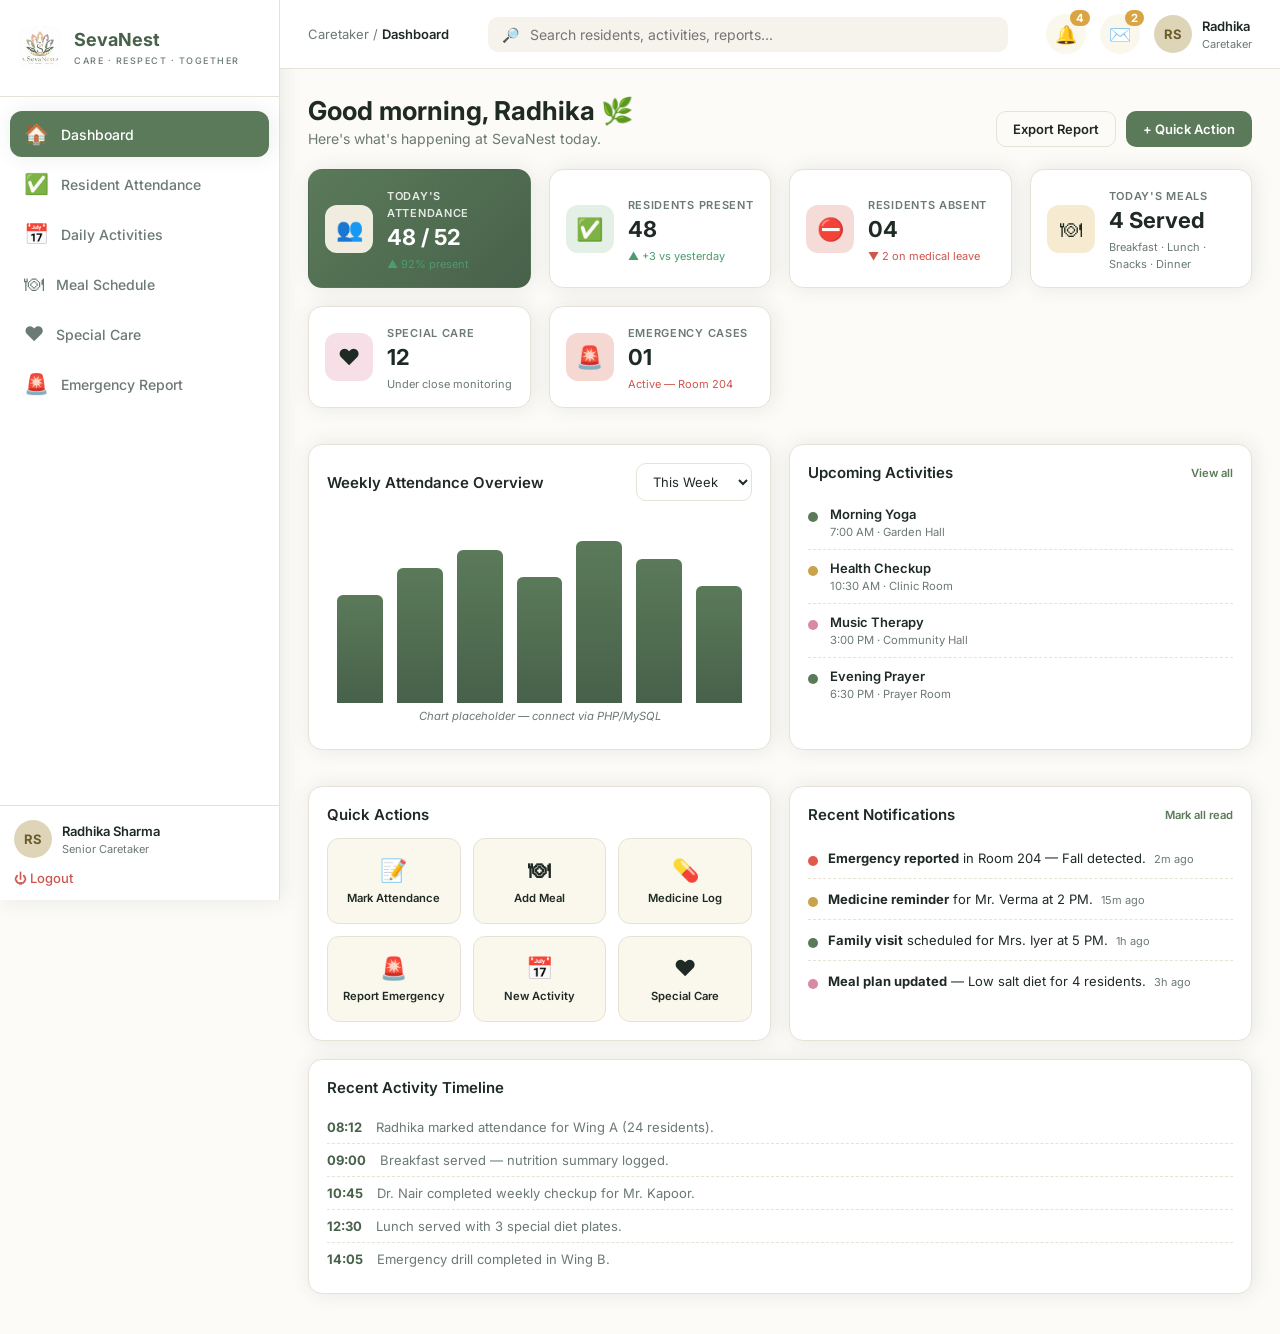
==== commit 9672543e: "Merge pull request #25 from Megha-Bansode/main Main" ====
--- a/index.html
+++ b/index.html
@@ -1,872 +1,388 @@
 <!DOCTYPE html>
 <html lang="en">
-
 <head>
-    <meta charset="UTF-8">
-    <meta name="viewport" content="width=device-width, initial-scale=1.0">
-
-    <title>Old Age Home Management System</title>
-
-    <!-- Google Font -->
-    <link href="https://fonts.googleapis.com/css2?family=Poppins:wght@300;400;500;600;700&display=swap"
-        rel="stylesheet">
-
-    <!-- Font Awesome -->
-    <link rel="stylesheet"
-        href="https://cdnjs.cloudflare.com/ajax/libs/font-awesome/6.6.0/css/all.min.css">
-
-    <!-- CSS -->
-    <link rel="stylesheet" href="css/style.css">
-    <link rel="stylesheet" href="css/responsive.css">
+  <meta charset="UTF-8" />
+  <meta name="viewport" content="width=device-width, initial-scale=1.0" />
+  <title>SevaNest — Care · Respect · Together</title>
+  <!-- Google Font: Inter -->
+  <link rel="preconnect" href="https://fonts.googleapis.com">
+  <link rel="preconnect" href="https://fonts.gstatic.com" crossorigin>
+  <link href="https://fonts.googleapis.com/css2?family=Inter:wght@400;500;600;700&display=swap" rel="stylesheet">
+  <link rel="stylesheet" href="style.css" />
 </head>
-
 <body>
 
-    <!-- ================= HEADER ================= -->
-
-    <header class="header">
-
-        <div class="container">
-
-            <div class="logo">
-
-                <img src="images/logo.png" alt="Logo">
-
-                <div class="logo-text">
-                    <h2>SEVA NEST</h2>
-                    <span>Old Age Home Management System</span>
-                </div>
-
+<div class="app" id="app">
+
+  <!-- ============ SIDEBAR ============ -->
+  <aside class="sidebar" id="sidebar">
+    <div class="brand">
+      <div class="logo">
+        <img src="logo.png" alt="SevaNest Logo" class="logo-img" />
+      </div>
+      <div>
+        <h1>SevaNest</h1>
+        <small>CARE · RESPECT · TOGETHER</small>
+      </div>
+    </div>
+
+    <nav class="nav">
+      <a href="#" class="nav-item active" data-page="dashboard"><span>🏠</span>Dashboard</a>
+      <a href="#" class="nav-item" data-page="attendance"><span>✅</span>Resident Attendance</a>
+      <a href="#" class="nav-item" data-page="activities"><span>📅</span>Daily Activities</a>
+      <a href="#" class="nav-item" data-page="meals"><span>🍽</span>Meal Schedule</a>
+      <a href="#" class="nav-item" data-page="specialcare"><span>❤️</span>Special Care</a>
+      <a href="#" class="nav-item" data-page="emergency"><span>🚨</span>Emergency Report</a>
+    </nav>
+
+    <div class="sidebar-foot">
+      <div class="user-mini">
+        <div class="avatar">RS</div>
+        <div><b>Radhika Sharma</b><em>Senior Caretaker</em></div>
+      </div>
+      <a href="#" class="logout">⏻ Logout</a>
+    </div>
+  </aside>
+
+  <!-- ============ MAIN ============ -->
+  <main class="main">
+    <header class="topbar">
+      <button class="menu-btn" id="menuBtn">☰</button>
+      <div class="crumbs"><span>Caretaker</span> / <b id="crumbPage">Dashboard</b></div>
+      <div class="search">
+        <span>🔎</span>
+        <input placeholder="Search residents, activities, reports..." />
+      </div>
+      <div class="top-actions">
+        <button class="icon-btn">🔔<span class="pill amber">4</span></button>
+        <button class="icon-btn">✉️<span class="pill">2</span></button>
+        <div class="user">
+          <div class="avatar">RS</div>
+          <div><b>Radhika</b><em>Caretaker</em></div>
+        </div>
+      </div>
+    </header>
+
+    <div class="pages">
+
+      <!-- DASHBOARD -->
+      <section class="page active" id="page-dashboard">
+        <div class="page-head">
+          <div>
+            <h2 class="page-title">Good morning, Radhika 🌿</h2>
+            <p class="page-sub">Here's what's happening at SevaNest today.</p>
+          </div>
+          <div class="page-actions">
+            <button class="btn ghost">Export Report</button>
+            <button class="btn primary">+ Quick Action</button>
+          </div>
+        </div>
+
+        <div class="grid stats">
+          <div class="stat-card gradient">
+            <div class="stat-ico">👥</div>
+            <div><span>Today's Attendance</span><h3>48 / 52</h3><small class="up">▲ 92% present</small></div>
+          </div>
+          <div class="stat-card"><div class="stat-ico green">✅</div><div><span>Residents Present</span><h3>48</h3><small class="up">▲ +3 vs yesterday</small></div></div>
+          <div class="stat-card"><div class="stat-ico red">⛔</div><div><span>Residents Absent</span><h3>04</h3><small class="down">▼ 2 on medical leave</small></div></div>
+          <div class="stat-card"><div class="stat-ico gold">🍽</div><div><span>Today's Meals</span><h3>4 Served</h3><small>Breakfast · Lunch · Snacks · Dinner</small></div></div>
+          <div class="stat-card"><div class="stat-ico pink">❤️</div><div><span>Special Care</span><h3>12</h3><small>Under close monitoring</small></div></div>
+          <div class="stat-card"><div class="stat-ico alert">🚨</div><div><span>Emergency Cases</span><h3>01</h3><small class="down">Active — Room 204</small></div></div>
+        </div>
+
+        <div class="grid two-col">
+          <div class="card">
+            <div class="card-head">
+              <h3>Weekly Attendance Overview</h3>
+              <select class="select"><option>This Week</option><option>Last Week</option><option>This Month</option></select>
             </div>
-
-            <nav class="navbar">
-
-                <ul>
-
-                    <li><a href="#">Home</a></li>
-
-                    <li><a href="#about">About</a></li>
-
-                    <li><a href="#mission">Mission</a></li>
-
-                    <li><a href="#services">Services</a></li>
-
-                    <li><a href="#donation">Donate</a></li>
-
-                    <li><a href="#volunteer">Volunteer</a></li>
-
-                    <li><a href="#visitor">Visitors</a></li>
-
-                    <li><a href="#contact">Contact</a></li>
-
-                </ul>
-
-            </nav>
-
-            <a href="pages/login.html" class="login-btn">
-
-                Login
-
-            </a>
-
-        </div>
-
-    </header>
-
-    <!-- ================= HERO ================= -->
-
-    <section class="hero">
-
-        <div class="container hero-container">
-
-            <!-- Left Side -->
-
-            <div class="hero-content">
-
-                <span class="tag">
-
-                    ❤️ Compassion • Care • Respect
-
-                </span>
-
-                <h1>
-
-                    Caring Today,<br>
-
-                    Inspiring Tomorrow
-
-                </h1>
-
-                <p>
-
-                    Welcome to the Old Age Home Management System.
-                    We are committed to providing compassionate care,
-                    quality healthcare, dignity, and a safe environment
-                    for every senior citizen.
-
-                </p>
-
-                <div class="hero-buttons">
-
-                    <a href="#donation" class="btn-primary">
-
-                        Donate Now
-
-                    </a>
-
-                    <a href="#volunteer" class="btn-secondary">
-
-                        Become Volunteer
-
-                    </a>
-
-                    <a href="pages/login.html" class="btn-outline">
-
-                        Login
-
-                    </a>
-
-                </div>
-
+            <div class="chart-placeholder">
+              <div class="bars">
+                <span style="height:60%"></span><span style="height:75%"></span>
+                <span style="height:85%"></span><span style="height:70%"></span>
+                <span style="height:90%"></span><span style="height:80%"></span>
+                <span style="height:65%"></span>
+              </div>
+              <div class="chart-legend"><em>Chart placeholder — connect via PHP/MySQL</em></div>
             </div>
-
-            <!-- Right Side -->
-
-            <div class="hero-image">
-
-                <img src="images/hero.jpg" alt="Old Age Home">
-
+          </div>
+
+          <div class="card">
+            <div class="card-head"><h3>Upcoming Activities</h3><a class="link">View all</a></div>
+            <ul class="timeline">
+              <li><span class="dot"></span><div><strong>Morning Yoga</strong><em>7:00 AM · Garden Hall</em></div></li>
+              <li><span class="dot gold"></span><div><strong>Health Checkup</strong><em>10:30 AM · Clinic Room</em></div></li>
+              <li><span class="dot pink"></span><div><strong>Music Therapy</strong><em>3:00 PM · Community Hall</em></div></li>
+              <li><span class="dot"></span><div><strong>Evening Prayer</strong><em>6:30 PM · Prayer Room</em></div></li>
+            </ul>
+          </div>
+        </div>
+
+        <div class="grid two-col">
+          <div class="card">
+            <div class="card-head"><h3>Quick Actions</h3></div>
+            <div class="quick-grid">
+              <button class="quick"><span>📝</span>Mark Attendance</button>
+              <button class="quick"><span>🍽</span>Add Meal</button>
+              <button class="quick"><span>💊</span>Medicine Log</button>
+              <button class="quick"><span>🚨</span>Report Emergency</button>
+              <button class="quick"><span>📅</span>New Activity</button>
+              <button class="quick"><span>❤️</span>Special Care</button>
             </div>
-
-        </div>
-
-    </section>
-
-    <!-- ================= STATS ================= -->
-
-    <section class="stats">
-
-        <div class="container stat-grid">
-
-            <div class="stat-card">
-
-                <i class="fa-solid fa-user-group"></i>
-
-                <h2>250+</h2>
-
-                <p>Residents</p>
-
-            </div>
-
-            <div class="stat-card">
-
-                <i class="fa-solid fa-user-doctor"></i>
-
-                <h2>45+</h2>
-
-                <p>Medical Staff</p>
-
-            </div>
-
-            <div class="stat-card">
-
-                <i class="fa-solid fa-heart"></i>
-
-                <h2>2000+</h2>
-
-                <p>Happy Families</p>
-
-            </div>
-
-            <div class="stat-card">
-
-                <i class="fa-solid fa-utensils"></i>
-
-                <h2>10000+</h2>
-
-                <p>Meals Served</p>
-
-            </div>
-
-        </div>
-
-    </section>
-
-    <!-- ================= ABOUT SECTION ================= -->
-
-<section class="about" id="about">
-
-    <div class="container about-container">
-
-        <!-- Left Image -->
-
-        <div class="about-image">
-
-    <img src="images/about-main.jpg" alt="Senior Care" class="main-img">
-
-    <img src="images/about-doctor.jpg" alt="Doctor Care" class="small-img top-img">
-
-    <img src="images/about-group.jpg" alt="Happy Residents" class="small-img bottom-img">
-    
-    <img src="images/yoga.jpg" alt="Morning Yoga" class="yoga-img">
-
-    <div class="about-badge">
-        <h3>250+</h3>
-        <p>Happy Residents</p>
+          </div>
+
+          <div class="card">
+            <div class="card-head"><h3>Recent Notifications</h3><a class="link">Mark all read</a></div>
+            <ul class="notif-list">
+              <li><span class="dot alert"></span><div><strong>Emergency reported</strong> in Room 204 — Fall detected. <em>2m ago</em></div></li>
+              <li><span class="dot gold"></span><div><strong>Medicine reminder</strong> for Mr. Verma at 2 PM. <em>15m ago</em></div></li>
+              <li><span class="dot"></span><div><strong>Family visit</strong> scheduled for Mrs. Iyer at 5 PM. <em>1h ago</em></div></li>
+              <li><span class="dot pink"></span><div><strong>Meal plan updated</strong> — Low salt diet for 4 residents. <em>3h ago</em></div></li>
+            </ul>
+          </div>
+        </div>
+
+        <div class="card">
+          <div class="card-head"><h3>Recent Activity Timeline</h3></div>
+          <ul class="tl">
+            <li><b>08:12</b> Radhika marked attendance for Wing A (24 residents).</li>
+            <li><b>09:00</b> Breakfast served — nutrition summary logged.</li>
+            <li><b>10:45</b> Dr. Nair completed weekly checkup for Mr. Kapoor.</li>
+            <li><b>12:30</b> Lunch served with 3 special diet plates.</li>
+            <li><b>14:05</b> Emergency drill completed in Wing B.</li>
+          </ul>
+        </div>
+      </section>
+
+      <!-- ATTENDANCE -->
+      <section class="page" id="page-attendance">
+        <div class="page-head">
+          <div>
+            <h2 class="page-title">Resident Attendance</h2>
+            <p class="page-sub">Track daily presence, check-in and check-out times.</p>
+          </div>
+          <div class="page-actions">
+            <button class="btn ghost">Export CSV</button>
+            <button class="btn primary" id="saveAttendance">Save Attendance</button>
+          </div>
+        </div>
+
+        <div class="toolbar">
+          <div class="search inline"><span>🔎</span><input placeholder="Search resident by name or room…" id="attSearch"></div>
+          <select class="select"><option>All Wings</option><option>Wing A</option><option>Wing B</option><option>Wing C</option></select>
+          <select class="select"><option>All Status</option><option>Present</option><option>Absent</option><option>Late</option></select>
+          <input type="date" class="select">
+        </div>
+
+        <div class="card no-pad">
+          <div class="table-wrap">
+            <table class="tbl" id="attendanceTable">
+              <thead>
+                <tr><th>Resident</th><th>Room</th><th>Status</th><th>Check-in</th><th>Check-out</th><th>Actions</th></tr>
+              </thead>
+              <tbody>
+                <tr data-id="1"><td><div class="res-cell"><div class="res-photo">AK</div><div><b>Mr. Arun Kapoor</b><em>Age 78</em></div></div></td><td>204</td><td><span class="badge green">Present</span></td><td>08:15</td><td>—</td><td><div class="chip-group"><button class="btn chip present on" data-set="present">Present</button><button class="btn chip absent" data-set="absent">Absent</button><button class="btn chip late" data-set="late">Late</button></div></td></tr>
+                <tr data-id="2"><td><div class="res-cell"><div class="res-photo">MI</div><div><b>Mrs. Meera Iyer</b><em>Age 72</em></div></div></td><td>118</td><td><span class="badge green">Present</span></td><td>08:15</td><td>—</td><td><div class="chip-group"><button class="btn chip present on" data-set="present">Present</button><button class="btn chip absent" data-set="absent">Absent</button><button class="btn chip late" data-set="late">Late</button></div></td></tr>
+                <tr data-id="3"><td><div class="res-cell"><div class="res-photo">VV</div><div><b>Mr. Vijay Verma</b><em>Age 81</em></div></div></td><td>301</td><td><span class="badge green">Present</span></td><td>08:15</td><td>—</td><td><div class="chip-group"><button class="btn chip present on" data-set="present">Present</button><button class="btn chip absent" data-set="absent">Absent</button><button class="btn chip late" data-set="late">Late</button></div></td></tr>
+                <tr data-id="4"><td><div class="res-cell"><div class="res-photo">LR</div><div><b>Mrs. Latha Rao</b><em>Age 75</em></div></div></td><td>302</td><td><span class="badge green">Present</span></td><td>08:15</td><td>—</td><td><div class="chip-group"><button class="btn chip present on" data-set="present">Present</button><button class="btn chip absent" data-set="absent">Absent</button><button class="btn chip late" data-set="late">Late</button></div></td></tr>
+                <tr data-id="5"><td><div class="res-cell"><div class="res-photo">SN</div><div><b>Mr. Suresh Nair</b><em>Age 69</em></div></div></td><td>210</td><td><span class="badge green">Present</span></td><td>08:15</td><td>—</td><td><div class="chip-group"><button class="btn chip present on" data-set="present">Present</button><button class="btn chip absent" data-set="absent">Absent</button><button class="btn chip late" data-set="late">Late</button></div></td></tr>
+                <tr data-id="6"><td><div class="res-cell"><div class="res-photo">KS</div><div><b>Mrs. Kamla Singh</b><em>Age 84</em></div></div></td><td>112</td><td><span class="badge green">Present</span></td><td>08:15</td><td>—</td><td><div class="chip-group"><button class="btn chip present on" data-set="present">Present</button><button class="btn chip absent" data-set="absent">Absent</button><button class="btn chip late" data-set="late">Late</button></div></td></tr>
+                <tr data-id="7"><td><div class="res-cell"><div class="res-photo">RJ</div><div><b>Mr. Ramesh Joshi</b><em>Age 77</em></div></div></td><td>225</td><td><span class="badge green">Present</span></td><td>08:15</td><td>—</td><td><div class="chip-group"><button class="btn chip present on" data-set="present">Present</button><button class="btn chip absent" data-set="absent">Absent</button><button class="btn chip late" data-set="late">Late</button></div></td></tr>
+                <tr data-id="8"><td><div class="res-cell"><div class="res-photo">AD</div><div><b>Mrs. Anita Desai</b><em>Age 80</em></div></div></td><td>130</td><td><span class="badge green">Present</span></td><td>08:15</td><td>—</td><td><div class="chip-group"><button class="btn chip present on" data-set="present">Present</button><button class="btn chip absent" data-set="absent">Absent</button><button class="btn chip late" data-set="late">Late</button></div></td></tr>
+              </tbody>
+            </table>
+          </div>
+          <div class="pagination">
+            <span>Showing 1–8 of 52</span>
+            <div><button class="btn tiny">‹</button><button class="btn tiny active">1</button><button class="btn tiny">2</button><button class="btn tiny">3</button><button class="btn tiny">›</button></div>
+          </div>
+        </div>
+      </section>
+
+      <!-- ACTIVITIES -->
+      <section class="page" id="page-activities">
+        <div class="page-head">
+          <div>
+            <h2 class="page-title">Daily Activities</h2>
+            <p class="page-sub">Plan and monitor engaging activities for residents.</p>
+          </div>
+          <div class="page-actions">
+            <button class="btn ghost">📅 Calendar</button>
+            <button class="btn primary">+ Add Activity</button>
+          </div>
+        </div>
+
+        <div class="activity-block">
+          <h3 class="sec-title">🌅 Morning Activities</h3>
+          <div class="grid three-col">
+            <div class="act-card"><h4>Morning Yoga</h4><div class="act-meta"><span>👤 Radhika</span><span>👥 24 residents</span><span><span class="badge amber">Ongoing</span></span></div><div class="act-notes">Garden hall — chair yoga variation.</div><div class="act-actions"><button class="btn tiny">Edit</button><button class="btn tiny">Delete</button></div></div>
+            <div class="act-card gold"><h4>Breakfast Service</h4><div class="act-meta"><span>👤 Anil</span><span>👥 48 residents</span><span><span class="badge green">Completed</span></span></div><div class="act-notes">Idli, oats & fruit juice served.</div><div class="act-actions"><button class="btn tiny">Edit</button><button class="btn tiny">Delete</button></div></div>
+            <div class="act-card pink"><h4>Physiotherapy</h4><div class="act-meta"><span>👤 Priya</span><span>👥 6 residents</span><span><span class="badge blue">Scheduled</span></span></div><div class="act-notes">Individual sessions in Wing A.</div><div class="act-actions"><button class="btn tiny">Edit</button><button class="btn tiny">Delete</button></div></div>
+          </div>
+        </div>
+
+        <div class="activity-block">
+          <h3 class="sec-title">☀️ Afternoon Activities</h3>
+          <div class="grid three-col">
+            <div class="act-card gold"><h4>Health Checkup</h4><div class="act-meta"><span>👤 Dr. Nair</span><span>👥 12 residents</span><span><span class="badge amber">Ongoing</span></span></div><div class="act-notes">Weekly vitals & BP monitoring.</div><div class="act-actions"><button class="btn tiny">Edit</button><button class="btn tiny">Delete</button></div></div>
+            <div class="act-card"><h4>Reading Circle</h4><div class="act-meta"><span>👤 Radhika</span><span>👥 15 residents</span><span><span class="badge blue">Scheduled</span></span></div><div class="act-notes">Regional literature session.</div><div class="act-actions"><button class="btn tiny">Edit</button><button class="btn tiny">Delete</button></div></div>
+            <div class="act-card pink"><h4>Music Therapy</h4><div class="act-meta"><span>👤 Priya</span><span>👥 18 residents</span><span><span class="badge blue">Scheduled</span></span></div><div class="act-notes">Classical instrumental therapy.</div><div class="act-actions"><button class="btn tiny">Edit</button><button class="btn tiny">Delete</button></div></div>
+          </div>
+        </div>
+
+        <div class="activity-block">
+          <h3 class="sec-title">🌙 Evening Activities</h3>
+          <div class="grid three-col">
+            <div class="act-card"><h4>Evening Walk</h4><div class="act-meta"><span>👤 Anil</span><span>👥 22 residents</span><span><span class="badge blue">Scheduled</span></span></div><div class="act-notes">Guided walk in the garden.</div><div class="act-actions"><button class="btn tiny">Edit</button><button class="btn tiny">Delete</button></div></div>
+            <div class="act-card gold"><h4>Prayer Session</h4><div class="act-meta"><span>👤 Radhika</span><span>👥 30 residents</span><span><span class="badge blue">Scheduled</span></span></div><div class="act-notes">Multi-faith prayer room.</div><div class="act-actions"><button class="btn tiny">Edit</button><button class="btn tiny">Delete</button></div></div>
+            <div class="act-card pink"><h4>Movie Night</h4><div class="act-meta"><span>👤 Priya</span><span>👥 20 residents</span><span><span class="badge blue">Scheduled</span></span></div><div class="act-notes">Community hall — vintage films.</div><div class="act-actions"><button class="btn tiny">Edit</button><button class="btn tiny">Delete</button></div></div>
+          </div>
+        </div>
+
+        <div class="card">
+          <div class="card-head"><h3>Calendar</h3><em class="muted">Placeholder — connect to PHP calendar API</em></div>
+          <div class="calendar-placeholder"><div class="cal-grid" id="calGrid"></div></div>
+        </div>
+      </section>
+
+      <!-- MEALS -->
+      <section class="page" id="page-meals">
+        <div class="page-head">
+          <div>
+            <h2 class="page-title">Meal Schedule</h2>
+            <p class="page-sub">Balanced nutrition tailored to every resident's needs.</p>
+          </div>
+          <div class="page-actions">
+            <button class="btn ghost">Print Menu</button>
+            <button class="btn primary">+ Add Meal</button>
+          </div>
+        </div>
+
+        <div class="grid four-col nutri">
+          <div class="nutri-card"><span>🥗</span><strong>1,850</strong><em>Avg. Calories</em></div>
+          <div class="nutri-card"><span>💧</span><strong>2.4 L</strong><em>Hydration</em></div>
+          <div class="nutri-card"><span>🍚</span><strong>210 g</strong><em>Carbs</em></div>
+          <div class="nutri-card"><span>🥚</span><strong>72 g</strong><em>Protein</em></div>
+        </div>
+
+        <div class="grid two-col">
+          <div class="meal-card"><div class="meal-head"><div><h4>Breakfast</h4><em>07:30 AM · Anil Kumar</em></div><span class="meal-tag">Served</span></div><div class="meal-info"><div><strong>Time</strong>07:30 AM</div><div><strong>Assigned Staff</strong>Anil Kumar</div><div><strong>Resident Count</strong>48</div><div><strong>Status</strong>Served</div></div><div class="diet-tags"><span>Diabetic</span><span>Soft Diet</span><span>Vegetarian</span></div><div class="meal-foot"><span class="muted">Special diets tracked</span><div><button class="btn tiny">Edit</button> <button class="btn tiny">View</button></div></div></div>
+          <div class="meal-card"><div class="meal-head"><div><h4>Lunch</h4><em>12:30 PM · Priya Menon</em></div><span class="meal-tag">Served</span></div><div class="meal-info"><div><strong>Time</strong>12:30 PM</div><div><strong>Assigned Staff</strong>Priya Menon</div><div><strong>Resident Count</strong>50</div><div><strong>Status</strong>Served</div></div><div class="diet-tags"><span>Low Salt</span><span>Diabetic</span><span>Vegetarian</span></div><div class="meal-foot"><span class="muted">Special diets tracked</span><div><button class="btn tiny">Edit</button> <button class="btn tiny">View</button></div></div></div>
+          <div class="meal-card"><div class="meal-head"><div><h4>Snacks</h4><em>04:30 PM · Radhika S.</em></div><span class="meal-tag">Scheduled</span></div><div class="meal-info"><div><strong>Time</strong>04:30 PM</div><div><strong>Assigned Staff</strong>Radhika S.</div><div><strong>Resident Count</strong>47</div><div><strong>Status</strong>Scheduled</div></div><div class="diet-tags"><span>Soft Diet</span><span>Vegetarian</span></div><div class="meal-foot"><span class="muted">Special diets tracked</span><div><button class="btn tiny">Edit</button> <button class="btn tiny">View</button></div></div></div>
+          <div class="meal-card"><div class="meal-head"><div><h4>Dinner</h4><em>07:30 PM · Anil Kumar</em></div><span class="meal-tag">Scheduled</span></div><div class="meal-info"><div><strong>Time</strong>07:30 PM</div><div><strong>Assigned Staff</strong>Anil Kumar</div><div><strong>Resident Count</strong>50</div><div><strong>Status</strong>Scheduled</div></div><div class="diet-tags"><span>Low Salt</span><span>Soft Diet</span><span>Vegetarian</span></div><div class="meal-foot"><span class="muted">Special diets tracked</span><div><button class="btn tiny">Edit</button> <button class="btn tiny">View</button></div></div></div>
+        </div>
+      </section>
+
+      <!-- SPECIAL CARE -->
+      <section class="page" id="page-specialcare">
+        <div class="page-head">
+          <div>
+            <h2 class="page-title">Special Care</h2>
+            <p class="page-sub">Residents requiring close attention and medical priority.</p>
+          </div>
+          <div class="page-actions">
+            <button class="btn ghost">Doctor Notes</button>
+            <button class="btn primary">+ Add Case</button>
+          </div>
+        </div>
+
+        <div class="toolbar">
+          <div class="search inline"><span>🔎</span><input placeholder="Search by name or condition…"></div>
+          <select class="select"><option>All Priorities</option><option>High</option><option>Medium</option><option>Low</option></select>
+          <select class="select"><option>All Caretakers</option><option>Radhika</option><option>Anil</option><option>Priya</option></select>
+        </div>
+
+        <div class="card no-pad">
+          <div class="table-wrap">
+            <table class="tbl">
+              <thead><tr><th>Resident</th><th>Age</th><th>Room</th><th>Condition</th><th>Care Instructions</th><th>Caretaker</th><th>Medicine</th><th>Priority</th><th>Status</th></tr></thead>
+              <tbody>
+                <tr><td><div class="res-cell"><div class="res-photo">MA</div><div><b>Mr. Arun Kapoor</b><em>Room 204</em></div></div></td><td>78</td><td>204</td><td>Post-fall recovery</td><td>Assisted mobility, 2h checks</td><td>Radhika</td><td>8AM · 2PM · 8PM</td><td><span class="badge red">High</span></td><td><span class="badge amber">Active</span></td></tr>
+                <tr><td><div class="res-cell"><div class="res-photo">MM</div><div><b>Mrs. Meera Iyer</b><em>Room 118</em></div></div></td><td>72</td><td>118</td><td>Diabetes Type II</td><td>Sugar monitoring 3x/day</td><td>Priya</td><td>Before meals</td><td><span class="badge amber">Medium</span></td><td><span class="badge green">Stable</span></td></tr>
+                <tr><td><div class="res-cell"><div class="res-photo">MV</div><div><b>Mr. Vijay Verma</b><em>Room 301</em></div></div></td><td>81</td><td>301</td><td>Hypertension</td><td>Low-salt diet, BP twice</td><td>Anil</td><td>9AM · 9PM</td><td><span class="badge amber">Medium</span></td><td><span class="badge green">Stable</span></td></tr>
+                <tr><td><div class="res-cell"><div class="res-photo">ML</div><div><b>Mrs. Latha Rao</b><em>Room 302</em></div></div></td><td>75</td><td>302</td><td>Alzheimer's — mild</td><td>Memory support, escort</td><td>Radhika</td><td>Morning only</td><td><span class="badge red">High</span></td><td><span class="badge blue">Monitoring</span></td></tr>
+                <tr><td><div class="res-cell"><div class="res-photo">MS</div><div><b>Mr. Suresh Nair</b><em>Room 210</em></div></div></td><td>69</td><td>210</td><td>Cardiac follow-up</td><td>Weekly ECG check-in</td><td>Priya</td><td>8AM · 8PM</td><td><span class="badge green">Low</span></td><td><span class="badge green">Stable</span></td></tr>
+              </tbody>
+            </table>
+          </div>
+        </div>
+      </section>
+
+      <!-- EMERGENCY -->
+      <section class="page" id="page-emergency">
+        <div class="page-head">
+          <div>
+            <h2 class="page-title">Emergency Report</h2>
+            <p class="page-sub">Log, track and respond to critical incidents in real time.</p>
+          </div>
+          <div class="page-actions"><button class="btn danger">🚨 Report Emergency</button></div>
+        </div>
+
+        <div class="grid quick-emg">
+          <button class="emg-btn"><span>🚑</span>Medical</button>
+          <button class="emg-btn"><span>🔥</span>Fire</button>
+          <button class="emg-btn"><span>🩹</span>Injury</button>
+          <button class="emg-btn"><span>💊</span>Medication</button>
+          <button class="emg-btn"><span>🧠</span>Mental Health</button>
+          <button class="emg-btn"><span>⚠️</span>Other</button>
+        </div>
+
+        <div class="grid two-col">
+          <div class="card">
+            <div class="card-head"><h3>New Emergency Report</h3></div>
+            <form class="form" id="emergencyForm">
+              <div class="row">
+                <label>Emergency Type <select name="type"><option>Medical</option><option>Fire</option><option>Injury</option><option>Other</option></select></label>
+                <label>Resident <input name="resident" placeholder="Select resident"></label>
+              </div>
+              <div class="row">
+                <label>Location <input name="location" placeholder="Room / Area"></label>
+                <label>Reported Time <input type="datetime-local" name="time"></label>
+              </div>
+              <div class="row">
+                <label>Severity <select name="severity"><option>Low</option><option>Medium</option><option>High</option><option>Critical</option></select></label>
+                <label>Assigned Staff <input name="staff" placeholder="Caretaker / Doctor"></label>
+              </div>
+              <label>Description <textarea name="desc" rows="4" placeholder="Describe the situation…"></textarea></label>
+              <div class="form-actions">
+                <button class="btn ghost" type="reset">Reset</button>
+                <button class="btn primary" type="submit">Submit Report</button>
+              </div>
+            </form>
+          </div>
+
+          <div class="card">
+            <div class="card-head"><h3>Emergency Timeline</h3></div>
+            <ul class="timeline dense">
+              <li><span class="dot alert"></span><div><strong>Fall detected — Room 204</strong><em>Today · 14:05 · Critical</em></div></li>
+              <li><span class="dot gold"></span><div><strong>Medication delay — Room 118</strong><em>Today · 11:20 · Medium</em></div></li>
+              <li><span class="dot"></span><div><strong>Blood pressure spike</strong><em>Yesterday · 19:40 · High</em></div></li>
+              <li><span class="dot pink"></span><div><strong>Minor injury during walk</strong><em>Yesterday · 07:15 · Low</em></div></li>
+            </ul>
+          </div>
+        </div>
+
+        <div class="card no-pad">
+          <div class="card-head pad"><h3>Incident History</h3><a class="link">View all</a></div>
+          <div class="table-wrap">
+            <table class="tbl">
+              <thead><tr><th>ID</th><th>Type</th><th>Resident</th><th>Location</th><th>Severity</th><th>Status</th><th>Time</th></tr></thead>
+              <tbody>
+                <tr><td>#EMG-1042</td><td>Medical</td><td>Mr. Kapoor</td><td>Room 204</td><td><span class="badge red">Critical</span></td><td><span class="badge amber">Active</span></td><td>14:05</td></tr>
+                <tr><td>#EMG-1041</td><td>Medication</td><td>Mrs. Iyer</td><td>Room 118</td><td><span class="badge amber">Medium</span></td><td><span class="badge green">Resolved</span></td><td>11:20</td></tr>
+                <tr><td>#EMG-1040</td><td>Injury</td><td>Mr. Verma</td><td>Garden</td><td><span class="badge">Low</span></td><td><span class="badge green">Resolved</span></td><td>Yesterday</td></tr>
+                <tr><td>#EMG-1039</td><td>Medical</td><td>Mrs. Rao</td><td>Room 302</td><td><span class="badge red">High</span></td><td><span class="badge green">Resolved</span></td><td>2 days ago</td></tr>
+              </tbody>
+            </table>
+          </div>
+        </div>
+      </section>
+
     </div>
-
+  </main>
 </div>
 
-        <!-- Right Content -->
-
-        <div class="about-content">
-
-            <span class="section-tag">
-                About Our Organization
-            </span>
-
-            <h2>
-                Providing Love, Care & Dignity for Every Senior Citizen
-            </h2>
-
-            <p>
-                The Old Age Home Management System (OAHMS) is a modern digital
-                platform designed to simplify the management of elderly residents,
-                healthcare records, visitors, donations, volunteers, and daily
-                activities. Our mission is to ensure every senior citizen receives
-                compassionate care, medical support, emotional well-being, and a
-                safe, family-like environment.
-            </p>
-
-            <div class="about-features">
-
-                <div class="feature-card">
-                    <i class="fa-solid fa-heart-circle-check"></i>
-                    <h4>Compassionate Care</h4>
-                    <p>Providing emotional support and a loving environment.</p>
-                </div>
-
-                <div class="feature-card">
-                    <i class="fa-solid fa-user-doctor"></i>
-                    <h4>Healthcare</h4>
-                    <p>Regular medical check-ups and health monitoring.</p>
-                </div>
-
-                <div class="feature-card">
-                    <i class="fa-solid fa-shield-heart"></i>
-                    <h4>Safe Living</h4>
-                    <p>Secure accommodation with professional caregivers.</p>
-                </div>
-
-                <div class="feature-card">
-                    <i class="fa-solid fa-users"></i>
-                    <h4>Family Connection</h4>
-                    <p>Helping families stay connected with their loved ones.</p>
-                </div>
-
-            </div>
-
-        </div>
-
-    </div>
-
-</section>
-
-<!-- ================= MISSION & VISION ================= -->
-
-<section class="mission" id="mission">
-
-    <div class="container">
-
-        <div class="section-title">
-
-            <span class="section-tag">Our Purpose</span>
-
-            <h2>Mission & Vision</h2>
-
-            <p>
-                We are dedicated to creating a safe, respectful, and joyful
-                environment where every senior citizen receives compassionate
-                care, quality healthcare, and emotional support.
-            </p>
-
-        </div>
-
-        <div class="mission-grid">
-
-            <!-- Mission Card -->
-
-            <div class="mission-card">
-
-                <div class="mission-icon">
-                    <i class="fa-solid fa-bullseye"></i>
-                </div>
-
-                <h3>Our Mission</h3>
-
-                <p>
-                    To improve the quality of life of senior citizens by
-                    providing healthcare, emotional support, nutritious meals,
-                    safe accommodation, and family-like care through a
-                    technology-enabled management system.
-                </p>
-
-            </div>
-
-            <!-- Vision Card -->
-
-            <div class="mission-card">
-
-                <div class="mission-icon">
-                    <i class="fa-solid fa-eye"></i>
-                </div>
-
-                <h3>Our Vision</h3>
-
-                <p>
-                    To become a trusted and innovative old age home that
-                    promotes dignity, independence, transparency, and happiness
-                    while strengthening the connection between residents,
-                    families, volunteers, and donors.
-                </p>
-
-            </div>
-
-        </div>
-
-    </div>
-
-</section>
-
-<!-- ================= RESIDENT CARE SERVICES ================= -->
-
-<section class="services" id="services">
-
-    <div class="container">
-
-        <div class="section-title">
-
-            <span class="section-tag">What We Provide</span>
-
-            <h2>Resident Care Services</h2>
-
-            <p>
-                We provide comprehensive healthcare, emotional support, nutrition,
-                and engaging activities to ensure every resident enjoys a happy,
-                healthy, and dignified life.
-            </p>
-
-        </div>
-
-        <div class="services-grid">
-
-            <!-- Card 1 -->
-            <div class="service-card">
-
-                <div class="service-icon">
-                    <i class="fa-solid fa-user-doctor"></i>
-                </div>
-
-                <h3>Medical Care</h3>
-
-                <p>
-                    Regular health checkups, medicine management,
-                    and emergency medical support.
-                </p>
-
-            </div>
-
-            <!-- Card 2 -->
-
-            <div class="service-card">
-
-                <div class="service-icon">
-                    <i class="fa-solid fa-bowl-food"></i>
-                </div>
-
-                <h3>Healthy Meals</h3>
-
-                <p>
-                    Nutritious breakfast, lunch, dinner,
-                    and customized diet plans.
-                </p>
-
-            </div>
-
-            <!-- Card 3 -->
-
-            <div class="service-card">
-
-                <div class="service-icon">
-                    <i class="fa-solid fa-heart-circle-check"></i>
-                </div>
-
-                <h3>Personal Care</h3>
-
-                <p>
-                    Daily assistance with hygiene,
-                    mobility, and personal wellness.
-                </p>
-
-            </div>
-
-            <!-- Card 4 -->
-
-            <div class="service-card">
-
-                <div class="service-icon">
-                    <i class="fa-solid fa-dumbbell"></i>
-                </div>
-
-                <h3>Wellness Activities</h3>
-
-                <p>
-                    Yoga, meditation,
-                    indoor games, and social programs.
-                </p>
-
-            </div>
-
-            <!-- Card 5 -->
-
-            <div class="service-card">
-
-                <div class="service-icon">
-                    <i class="fa-solid fa-user-group"></i>
-                </div>
-
-                <h3>Family Interaction</h3>
-
-                <p>
-                    Scheduled family visits,
-                    video calls, and communication support.
-                </p>
-
-            </div>
-
-            <!-- Card 6 -->
-
-            <div class="service-card">
-
-                <div class="service-icon">
-                    <i class="fa-solid fa-shield-heart"></i>
-                </div>
-
-                <h3>24×7 Safety</h3>
-
-                <p>
-                    Round-the-clock security,
-                    caregivers, and emergency response.
-                </p>
-
-            </div>
-
-        </div>
-
-    </div>
-
-</section>
-<!-- ================= DONATION ================= -->
-
-<section class="donation" id="donation">
-
-    <div class="container donation-container">
-
-        <div class="donation-content">
-
-            <span class="section-tag">Support Our Mission</span>
-
-            <h2>Make a Difference with Your Donation</h2>
-
-            <p>
-                Your contribution helps provide nutritious meals, quality healthcare,
-                comfortable accommodation, and emotional support to our senior citizens.
-                Every donation creates a positive impact.
-            </p>
-
-            <div class="donation-buttons">
-
-                <a href="#" class="btn-primary">Donate Now</a>
-
-                <a href="#" class="btn-outline">Become a Donor</a>
-
-            </div>
-
-        </div>
-
-        <div class="donation-cards">
-
-            <div class="donation-card">
-                <h3>₹500</h3>
-                <p>Provide healthy meals for one resident.</p>
-            </div>
-
-            <div class="donation-card">
-                <h3>₹1000</h3>
-                <p>Support medicine and healthcare needs.</p>
-            </div>
-
-            <div class="donation-card">
-                <h3>₹5000</h3>
-                <p>Help improve living facilities and care.</p>
-            </div>
-
-            <div class="donation-card">
-                <h3>₹10000+</h3>
-                <p>Become a Platinum Supporter for our residents.</p>
-            </div>
-
-        </div>
-
-    </div>
-
-</section>
-<!-- ================= VOLUNTEER ================= -->
-
-<section class="volunteer" id="volunteer">
-
-    <div class="container volunteer-container">
-
-        <!-- Left Content -->
-
-        <div class="volunteer-content">
-
-            <span class="section-tag">Become a Volunteer</span>
-
-            <h2>Share Your Time, Care & Kindness</h2>
-
-            <p>
-                Volunteers bring happiness, companionship, and support to our
-                elderly residents. Join us and help make their lives brighter
-                through meaningful interactions and community service.
-            </p>
-
-            <ul class="volunteer-list">
-                <li><i class="fa-solid fa-check"></i> Support Senior Citizens</li>
-                <li><i class="fa-solid fa-check"></i> Participate in Social Activities</li>
-                <li><i class="fa-solid fa-check"></i> Flexible Volunteer Schedule</li>
-                <li><i class="fa-solid fa-check"></i> Certificate of Appreciation</li>
-            </ul>
-
-        </div>
-
-        <!-- Right Form -->
-
-        <div class="volunteer-form">
-
-            <form>
-
-                <input type="text" placeholder="Full Name" required>
-
-                <input type="email" placeholder="Email Address" required>
-
-                <input type="tel" placeholder="Mobile Number" required>
-
-                <input type="text" placeholder="Occupation">
-
-                <textarea rows="5" placeholder="Why do you want to volunteer?"></textarea>
-
-                <button type="submit" class="btn-primary">
-                    Register Now
-                </button>
-
-            </form>
-
-        </div>
-
-    </div>
-
-</section>
-<!-- ================= VISITOR INFORMATION ================= -->
-
-<section class="visitor" id="visitor">
-
-    <div class="container">
-
-        <div class="section-title">
-
-            <span class="section-tag">Visitor Information</span>
-
-            <h2>Visit Your Loved Ones</h2>
-
-            <p>
-                We encourage family members and friends to visit our residents.
-                To ensure everyone's safety and comfort, please follow the visitor
-                guidelines and schedule your visit in advance.
-            </p>
-
-        </div>
-
-        <div class="visitor-grid">
-
-            <!-- Visiting Hours -->
-
-            <div class="visitor-card">
-
-                <i class="fa-solid fa-clock"></i>
-
-                <h3>Visiting Hours</h3>
-
-                <p>Monday - Sunday</p>
-
-                <h4>10:00 AM - 6:00 PM</h4>
-
-            </div>
-
-            <!-- Appointment -->
-
-            <div class="visitor-card">
-
-                <i class="fa-solid fa-calendar-check"></i>
-
-                <h3>Appointment</h3>
-
-                <p>
-                    Book your visit online or contact the administration before arriving.
-                </p>
-
-            </div>
-
-            <!-- ID -->
-
-            <div class="visitor-card">
-
-                <i class="fa-solid fa-id-card"></i>
-
-                <h3>ID Verification</h3>
-
-                <p>
-                    All visitors must carry a valid government-issued ID for security.
-                </p>
-
-            </div>
-
-            <!-- Rules -->
-
-            <div class="visitor-card">
-
-                <i class="fa-solid fa-circle-info"></i>
-
-                <h3>Visitor Guidelines</h3>
-
-                <ul>
-                    <li>✔ Maintain silence</li>
-                    <li>✔ Follow staff instructions</li>
-                    <li>✔ Respect residents' privacy</li>
-                    <li>✔ Keep the premises clean</li>
-                </ul>
-
-            </div>
-
-        </div>
-
-    </div>
-
-</section>
-<!-- ================= CONTACT ================= -->
-
-<section class="contact" id="contact">
-
-    <div class="container">
-
-        <div class="section-title">
-
-            <span class="section-tag">Get In Touch</span>
-
-            <h2>Contact Us</h2>
-
-            <p>
-                We'd love to hear from you. Whether you want to donate,
-                volunteer, visit our residents, or simply ask a question,
-                feel free to contact us.
-            </p>
-
-        </div>
-
-        <div class="contact-container">
-
-            <!-- Left Side -->
-
-            <div class="contact-info">
-
-                <div class="contact-box">
-
-                    <i class="fa-solid fa-location-dot"></i>
-
-                    <div>
-
-                        <h3>Address</h3>
-
-                        <p>Old Age Home, Pune, Maharashtra, India</p>
-
-                    </div>
-
-                </div>
-
-                <div class="contact-box">
-
-                    <i class="fa-solid fa-phone"></i>
-
-                    <div>
-
-                        <h3>Phone</h3>
-
-                        <p>+91 9876543210</p>
-
-                    </div>
-
-                </div>
-
-                <div class="contact-box">
-
-                    <i class="fa-solid fa-envelope"></i>
-
-                    <div>
-
-                        <h3>Email</h3>
-
-                        <p>info@oahms.com</p>
-
-                    </div>
-
-                </div>
-
-                <div class="contact-box">
-
-                    <i class="fa-solid fa-globe"></i>
-
-                    <div>
-
-                        <h3>Website</h3>
-
-                        <p>www.oahms.com</p>
-
-                    </div>
-
-                </div>
-
-            </div>
-
-            <!-- Right Side -->
-
-            <div class="contact-form">
-
-                <form>
-
-                    <input type="text" placeholder="Full Name" required>
-
-                    <input type="email" placeholder="Email Address" required>
-
-                    <input type="text" placeholder="Subject">
-
-                    <textarea rows="6" placeholder="Write your message"></textarea>
-
-                    <button class="btn-primary" type="submit">
-
-                        Send Message
-
-                    </button>
-
-                </form>
-
-            </div>
-
-        </div>
-
-    </div>
-
-</section>
-<!-- ================= LOGIN CTA ================= -->
-
-<section class="login-cta">
-
-    <div class="container login-container">
-
-        <h2>Access Your Dashboard</h2>
-
-        <p>
-            Administrators, caretakers, doctors, donors, and family members can
-            securely log in to access their personalized dashboard.
-        </p>
-
-        <a href="pages/login.html" class="btn-primary">
-            Login Now
-        </a>
-
-    </div>
-
-</section>
-
-<!-- ================= FOOTER ================= -->
-
-<footer class="footer">
-
-    <div class="container footer-container">
-
-        <div class="footer-box">
-
-            <h3>🏡 About SEVA NEST</h3>
-
-            <p>
-                Providing love, dignity, healthcare, and happiness
-                to senior citizens through modern technology.
-            </p>
-
-        </div>
-
-        <div class="footer-box">
-
-            <h3>Quick Links</h3>
-
-            <ul>
-
-                <li><a href="#">Home</a></li>
-                <li><a href="#about">About</a></li>
-                <li><a href="#services">Services</a></li>
-                <li><a href="#donation">Donate</a></li>
-                <li><a href="#contact">Contact</a></li>
-
-            </ul>
-
-        </div>
-
-        <div class="footer-box">
-
-            <h3>Contact</h3>
-
-            <p>📍 Pune, Maharashtra</p>
-            <p>📞 +91 9876543210</p>
-            <p>📧 info@oahms.com</p>
-
-        </div>
-
-        <div class="footer-box">
-
-            <h3>Working Hours</h3>
-
-            <p>Monday - Sunday</p>
-            <p>10:00 AM - 6:00 PM</p>
-
-        </div>
-
-    </div>
-
-    <div class="footer-bottom">
-
-        <p>
-            © 2026 Old Age Home Management System | All Rights Reserved
-        </p>
-
-    </div>
-
-</footer>
-
-    <script src="js/script.js"></script>
-
-    <button id="topBtn">
-    <i class="fa-solid fa-arrow-up"></i>
-</button>
-
+<div class="backdrop" id="backdrop"></div>
+<script src="script.js"></script>
 </body>
-
 </html>
--- a/style.css
+++ b/style.css
@@ -0,0 +1,323 @@
+:root {
+  /* Dynamic Custom Variables */
+  --sn-font          : 'Inter', sans-serif;
+  --sn-text-sm       : 0.75rem;    /* 12px */
+  --sn-text-base     : 0.9375rem;  /* 15px */
+  --sn-text-nav      : 0.9375rem;  /* 15px – menu items */
+  --sn-fw-normal     : 400;
+  --sn-fw-medium     : 500;
+  --sn-fw-semi       : 600;
+  --sn-fw-bold       : 700;
+
+  /* Spacing */
+  --sn-sidebar-w     : 280px;
+  --sn-collapsed-w   : 80px;
+  --sn-logo-pad      : 26px;
+  --sn-nav-pad-x     : 14px;
+  --sn-nav-pad-y     : 11px;
+  --sn-item-radius   : 12px;
+  --sn-icon-size     : 20px;
+  --sn-item-mx       : 10px;
+
+  /* Transitions */
+  --sn-transition    : 300ms ease-in-out;
+  --sn-hover-trans   : 200ms ease;
+  --sn-active-trans  : 250ms ease;
+
+  /* Shadows */
+  --sn-shadow        : 2px 0 20px rgba(47, 58, 58, 0.10);
+  --sn-tooltip-shadow: 0 4px 16px rgba(47, 58, 58, 0.18);
+
+  /* Theme Colors */
+  --bg: #fcfbf8; --panel: #ffffff; --ink: #1f2a24; --muted: #6b7a72;
+  --border: #e6e2d6; --primary: #5b7a5a; --primary-dark: #47614a;
+  --gold: #c9a24a; --pink: #d98aa2; --red: #d0554e; --green: #4c9c6f;
+  --amber: #d9a441; --blue: #5d8bb3; --alert: #e05a4e;
+  --radius: 14px;
+}
+
+* { box-sizing: border-box; }
+html, body { 
+  margin: 0; 
+  padding: 0; 
+  font-family: var(--sn-font); 
+  font-size: var(--sn-text-base);
+  font-weight: var(--sn-fw-normal);
+  color: var(--ink); 
+  background: var(--bg); 
+}
+a { text-decoration: none; color: inherit; cursor: pointer; }
+button { font-family: inherit; cursor: pointer; border: none; background: none; color: inherit; }
+
+.app { display: flex; min-height: 100vh; }
+
+/* SIDEBAR */
+.sidebar { 
+  width: var(--sn-sidebar-w); 
+  background: var(--panel); 
+  border-right: 1px solid var(--border);
+  display: flex; flex-direction: column; 
+  position: sticky; top: 0; height: 100vh;
+  box-shadow: var(--sn-shadow);
+  transition: width var(--sn-transition), transform var(--sn-transition); 
+}
+
+/* BRAND & LOGO */
+.brand { 
+  display: flex; align-items: center; gap: 12px; 
+  padding: var(--sn-logo-pad) 18px;
+  border-bottom: 1px solid var(--border); 
+  position: relative; 
+}
+.brand .logo { 
+  width: 44px; height: 44px; border-radius: var(--sn-item-radius);
+  background: transparent;
+  display: flex; align-items: center; justify-content: center;
+  overflow: hidden; flex-shrink: 0;
+}
+.logo-img { width: 100%; height: 100%; object-fit: contain; }
+.brand h1 { font-size: 18px; font-weight: var(--sn-fw-bold); margin: 0; color: var(--primary-dark); }
+.brand small { font-size: 9px; letter-spacing: 1.5px; color: var(--muted); font-weight: var(--sn-fw-medium); }
+
+.nav { 
+  display: flex; flex-direction: column; 
+  padding: 14px var(--sn-item-mx); gap: 4px; flex: 1; 
+}
+.nav-item { 
+  display: flex; align-items: center; gap: 12px; 
+  padding: var(--sn-nav-pad-y) var(--sn-nav-pad-x);
+  border-radius: var(--sn-item-radius); 
+  color: var(--muted); 
+  font-weight: var(--sn-fw-medium); 
+  font-size: var(--sn-text-nav);
+  transition: background var(--sn-hover-trans), color var(--sn-hover-trans); 
+}
+.nav-item span { font-size: var(--sn-icon-size); }
+.nav-item:hover { background: #f4f2ea; color: var(--ink); }
+.nav-item.active { 
+  background: var(--primary); color: #fff; 
+  box-shadow: var(--sn-shadow); 
+  transition: background var(--sn-active-trans);
+}
+
+.sidebar-foot { padding: 14px; border-top: 1px solid var(--border); }
+.user-mini { display: flex; align-items: center; gap: 10px; }
+.avatar { width: 38px; height: 38px; border-radius: 50%; background: #ded4b8;
+  color: #6b5a2a; display: grid; place-items: center; font-weight: var(--sn-fw-bold); font-size: 13px; }
+.user-mini b { display: block; font-size: 13px; font-weight: var(--sn-fw-semi); }
+.user-mini em { font-style: normal; font-size: 11px; color: var(--muted); }
+.logout { display: block; margin-top: 12px; color: var(--red); font-size: 13px; font-weight: var(--sn-fw-medium); }
+
+/* MAIN */
+.main { flex: 1; display: flex; flex-direction: column; min-width: 0; }
+.topbar { display: flex; align-items: center; gap: 16px; padding: 14px 28px;
+  background: var(--panel); border-bottom: 1px solid var(--border); position: sticky; top: 0; z-index: 10; }
+.menu-btn { display: none; font-size: 20px; }
+.crumbs { color: var(--muted); font-size: 13px; }
+.crumbs b { color: var(--ink); font-weight: var(--sn-fw-semi); }
+.search { flex: 1; display: flex; align-items: center; gap: 8px; background: #f5f3ec;
+  border-radius: 10px; padding: 8px 14px; max-width: 520px; margin: 0 auto; }
+.search input { flex: 1; border: none; background: transparent; outline: none; font-size: 14px; color: var(--ink); font-family: var(--sn-font); }
+.search.inline { max-width: none; margin: 0; }
+.top-actions { display: flex; align-items: center; gap: 14px; }
+.icon-btn { position: relative; font-size: 18px; width: 40px; height: 40px;
+  border-radius: 50%; background: #faf7ec; display: grid; place-items: center; }
+.pill { position: absolute; top: -4px; right: -4px; background: var(--amber);
+  color: #fff; font-size: var(--sn-text-sm); border-radius: 999px; padding: 1px 6px; font-weight: var(--sn-fw-bold); }
+.pill.amber { background: var(--amber); }
+.user { display: flex; align-items: center; gap: 10px; }
+.user b { display: block; font-size: 13px; font-weight: var(--sn-fw-semi); }
+.user em { font-style: normal; font-size: 11px; color: var(--muted); }
+
+.pages { padding: 26px 28px 40px; flex: 1; }
+.page { display: none; animation: fade .25s ease; }
+.page.active { display: block; }
+@keyframes fade { from { opacity: 0; transform: translateY(4px); } to { opacity: 1; transform: none; } }
+
+.page-head { display: flex; justify-content: space-between; align-items: flex-end;
+  gap: 16px; margin-bottom: 22px; flex-wrap: wrap; }
+.page-title { font-size: 26px; margin: 0 0 4px; font-weight: var(--sn-fw-bold); }
+.page-sub { margin: 0; color: var(--muted); font-size: 14px; }
+.page-actions { display: flex; gap: 10px; }
+
+/* Buttons */
+.btn { padding: 9px 16px; border-radius: 10px; font-size: 13px; font-weight: var(--sn-fw-semi);
+  transition: transform .1s, background var(--sn-hover-trans); border: 1px solid transparent; }
+.btn:active { transform: scale(.97); }
+.btn.primary { background: var(--primary); color: #fff; }
+.btn.primary:hover { background: var(--primary-dark); }
+.btn.ghost { background: transparent; border-color: var(--border); color: var(--ink); }
+.btn.ghost:hover { background: #f5f3ec; }
+.btn.danger { background: var(--red); color: #fff; }
+.btn.tiny { padding: 5px 10px; font-size: var(--sn-text-sm); background: #f5f3ec; }
+.btn.tiny.active { background: var(--primary); color: #fff; }
+.btn.chip { padding: 6px 10px; font-size: var(--sn-text-sm); background: #f5f3ec; color: var(--muted); }
+.btn.chip.on.present { background: var(--green); color: #fff; }
+.btn.chip.on.absent { background: var(--red); color: #fff; }
+.btn.chip.on.late { background: var(--amber); color: #fff; }
+
+.grid { display: grid; gap: 18px; }
+.grid.stats { grid-template-columns: repeat(auto-fit, minmax(190px, 1fr)); }
+.grid.two-col { grid-template-columns: 1fr 1fr; margin-top: 18px; }
+.grid.three-col { grid-template-columns: repeat(auto-fit, minmax(260px, 1fr)); }
+.grid.four-col { grid-template-columns: repeat(auto-fit, minmax(180px, 1fr)); }
+.grid.quick-emg { grid-template-columns: repeat(auto-fit, minmax(140px, 1fr)); margin-bottom: 18px; }
+
+.card { background: var(--panel); border: 1px solid var(--border); border-radius: var(--radius);
+  padding: 18px; box-shadow: var(--sn-shadow); margin-top: 18px; }
+.card.no-pad { padding: 0; }
+.card-head { display: flex; justify-content: space-between; align-items: center; margin-bottom: 14px; }
+.card-head.pad { padding: 18px 18px 0; }
+.card-head h3 { margin: 0; font-size: 15px; font-weight: var(--sn-fw-semi); }
+.link { color: var(--primary); font-size: var(--sn-text-sm); font-weight: var(--sn-fw-semi); }
+.muted { color: var(--muted); font-size: var(--sn-text-sm); }
+
+.stat-card { background: var(--panel); border: 1px solid var(--border); border-radius: var(--radius);
+  padding: 16px; display: flex; align-items: center; gap: 14px; box-shadow: var(--sn-shadow); }
+.stat-card.gradient { background: linear-gradient(135deg, var(--primary), var(--primary-dark));
+  color: #fff; border-color: transparent; }
+.stat-card.gradient span, .stat-card.gradient small { color: rgba(255,255,255,.85); }
+.stat-ico { width: 48px; height: 48px; border-radius: 12px; display: grid; place-items: center;
+  background: #f0ede0; font-size: 22px; flex-shrink: 0; }
+.stat-ico.green { background: #e4f0e6; } .stat-ico.red { background: #f6dcd8; }
+.stat-ico.gold  { background: #f6ebd0; } .stat-ico.pink { background: #f6dfe6; }
+.stat-ico.alert { background: #f6d8d3; }
+.stat-card span { font-size: 11px; color: var(--muted); text-transform: uppercase; letter-spacing: .7px; font-weight: var(--sn-fw-semi); }
+.stat-card h3 { margin: 4px 0; font-size: 22px; font-weight: var(--sn-fw-bold); }
+.stat-card small { font-size: 11px; color: var(--muted); }
+.up { color: var(--green) !important; }
+.down { color: var(--red) !important; }
+
+.chart-placeholder { padding: 8px 0; }
+.bars { display: flex; align-items: flex-end; gap: 14px; height: 180px; padding: 0 10px; }
+.bars span { flex: 1; background: linear-gradient(180deg, var(--primary), var(--primary-dark));
+  border-radius: 6px 6px 0 0; transition: height .3s; }
+.chart-legend { text-align: center; color: var(--muted); font-size: var(--sn-text-sm); margin-top: 6px; }
+
+.timeline { list-style: none; padding: 0; margin: 0; }
+.timeline li { display: flex; gap: 12px; padding: 10px 0; border-bottom: 1px dashed var(--border); }
+.timeline li:last-child { border-bottom: none; }
+.timeline.dense li { padding: 8px 0; }
+.dot { width: 10px; height: 10px; border-radius: 50%; background: var(--primary);
+  flex-shrink: 0; margin-top: 6px; }
+.dot.gold { background: var(--gold); } .dot.pink { background: var(--pink); }
+.dot.alert { background: var(--alert); }
+.timeline strong { display: block; font-size: 13px; font-weight: var(--sn-fw-semi); }
+.timeline em { font-style: normal; font-size: var(--sn-text-sm); color: var(--muted); }
+
+.quick-grid { display: grid; grid-template-columns: repeat(auto-fill, minmax(130px, 1fr)); gap: 12px; }
+.quick { background: #faf7ec; border: 1px solid var(--border); border-radius: 12px;
+  padding: 18px 10px; font-size: var(--sn-text-sm); font-weight: var(--sn-fw-semi); color: var(--ink);
+  display: flex; flex-direction: column; align-items: center; gap: 8px;
+  transition: transform .12s, background var(--sn-hover-trans); }
+.quick:hover { background: #f2ecd6; transform: translateY(-2px); }
+.quick span { font-size: 22px; }
+
+.notif-list { list-style: none; padding: 0; margin: 0; }
+.notif-list li { display: flex; gap: 10px; padding: 12px 0;
+  border-bottom: 1px dashed var(--border); font-size: 13px; }
+.notif-list li:last-child { border: none; }
+.notif-list em { font-style: normal; color: var(--muted); font-size: 11px; margin-left: 4px; }
+
+.tl { list-style: none; padding: 0; margin: 0; }
+.tl li { padding: 8px 0; border-bottom: 1px dashed var(--border); font-size: 13px; color: var(--muted); }
+.tl li:last-child { border: none; }
+.tl b { color: var(--primary-dark); margin-right: 10px; font-weight: var(--sn-fw-bold); }
+
+.toolbar { display: flex; gap: 10px; margin-bottom: 16px; flex-wrap: wrap; align-items: center; }
+.toolbar .search { flex: 1; min-width: 220px; }
+.select { border: 1px solid var(--border); background: var(--panel); border-radius: 10px;
+  padding: 9px 12px; font-size: 13px; color: var(--ink); outline: none; font-family: var(--sn-font); }
+
+.table-wrap { overflow-x: auto; }
+.tbl { width: 100%; border-collapse: collapse; font-size: 13px; }
+.tbl thead { background: #faf7ec; }
+.tbl th { text-align: left; padding: 12px 14px; font-weight: var(--sn-fw-semi); color: var(--muted);
+  font-size: var(--sn-text-sm); text-transform: uppercase; letter-spacing: .5px; }
+.tbl td { padding: 14px; border-top: 1px solid var(--border); vertical-align: middle; }
+.tbl tbody tr:hover { background: #fbfaf3; }
+
+.res-cell { display: flex; align-items: center; gap: 10px; }
+.res-photo { width: 36px; height: 36px; border-radius: 50%; background: #ded4b8;
+  color: #6b5a2a; display: grid; place-items: center; font-weight: var(--sn-fw-bold); font-size: var(--sn-text-sm); }
+.res-cell b { display: block; font-weight: var(--sn-fw-semi); }
+.res-cell em { font-style: normal; font-size: 11px; color: var(--muted); }
+
+.badge { display: inline-block; padding: 4px 10px; border-radius: 999px;
+  font-size: 11px; font-weight: var(--sn-fw-semi); background: #eee; color: #555; }
+.badge.green { background: #e0f0e5; color: #2f7a4c; }
+.badge.red   { background: #f7dcd8; color: #a03830; }
+.badge.amber { background: #f6ebcf; color: #7a5a1a; }
+.badge.blue  { background: #dfe8f2; color: #345c82; }
+
+.chip-group { display: flex; gap: 4px; }
+.pagination { display: flex; justify-content: space-between; align-items: center;
+  padding: 12px 18px; border-top: 1px solid var(--border); font-size: var(--sn-text-sm); color: var(--muted); }
+
+.activity-block { margin-top: 22px; }
+.sec-title { font-size: 15px; margin: 0 0 12px; color: var(--primary-dark); font-weight: var(--sn-fw-semi); }
+.act-card { background: var(--panel); border: 1px solid var(--border);
+  border-left: 4px solid var(--primary); border-radius: 12px; padding: 16px; box-shadow: var(--sn-shadow); }
+.act-card.gold { border-left-color: var(--gold); }
+.act-card.pink { border-left-color: var(--pink); }
+.act-card h4 { margin: 0 0 10px; font-size: 15px; font-weight: var(--sn-fw-semi); }
+.act-meta { display: flex; flex-wrap: wrap; gap: 10px; font-size: var(--sn-text-sm); color: var(--muted); margin-bottom: 8px; }
+.act-notes { font-size: 13px; color: var(--ink); margin-bottom: 12px; }
+.act-actions { display: flex; gap: 6px; }
+
+.calendar-placeholder { padding: 8px 0; }
+.cal-grid { display: grid; grid-template-columns: repeat(7, 1fr); gap: 6px; }
+.day { aspect-ratio: 1; background: #faf7ec; border-radius: 8px; display: grid;
+  place-items: center; font-size: var(--sn-text-sm); color: var(--ink); font-weight: var(--sn-fw-medium); }
+.day.has { background: #e4ede0; color: var(--primary-dark); font-weight: var(--sn-fw-bold); }
+.day.today { background: var(--primary); color: #fff; font-weight: var(--sn-fw-bold); }
+
+.nutri-card { background: var(--panel); border: 1px solid var(--border); border-radius: 12px;
+  padding: 18px; display: flex; flex-direction: column; align-items: center; gap: 4px; box-shadow: var(--sn-shadow); }
+.nutri-card span { font-size: 26px; }
+.nutri-card strong { font-size: 18px; font-weight: var(--sn-fw-bold); }
+.nutri-card em { font-style: normal; font-size: var(--sn-text-sm); color: var(--muted); }
+
+.meal-card { background: var(--panel); border: 1px solid var(--border);
+  border-radius: 12px; padding: 18px; box-shadow: var(--sn-shadow); }
+.meal-head { display: flex; justify-content: space-between; align-items: flex-start; margin-bottom: 12px; }
+.meal-head h4 { margin: 0 0 2px; font-size: 16px; font-weight: var(--sn-fw-semi); }
+.meal-head em { font-style: normal; font-size: var(--sn-text-sm); color: var(--muted); }
+.meal-tag { background: #e0f0e5; color: #2f7a4c; font-size: 11px;
+  padding: 4px 10px; border-radius: 999px; font-weight: var(--sn-fw-semi); }
+.meal-info { display: grid; grid-template-columns: 1fr 1fr; gap: 10px; font-size: var(--sn-text-sm);
+  padding: 12px 0; border-top: 1px dashed var(--border); border-bottom: 1px dashed var(--border); }
+.meal-info strong { display: block; color: var(--muted); font-size: 11px;
+  text-transform: uppercase; margin-bottom: 2px; font-weight: var(--sn-fw-semi); }
+.diet-tags { display: flex; flex-wrap: wrap; gap: 6px; padding: 10px 0; }
+.diet-tags span { background: #faf7ec; color: var(--primary-dark); font-size: 11px;
+  padding: 3px 10px; border-radius: 999px; font-weight: var(--sn-fw-semi); }
+.meal-foot { display: flex; justify-content: space-between; align-items: center; margin-top: 4px; }
+
+.emg-btn { background: var(--panel); border: 1px solid var(--border); border-radius: 12px;
+  padding: 18px 10px; display: flex; flex-direction: column; align-items: center; gap: 8px;
+  font-size: 13px; font-weight: var(--sn-fw-semi); box-shadow: var(--sn-shadow); transition: transform .1s, background var(--sn-hover-trans); }
+.emg-btn:hover { transform: translateY(-2px); background: #faf7ec; }
+.emg-btn span { font-size: 26px; }
+
+.form { display: flex; flex-direction: column; gap: 14px; }
+.form .row { display: grid; grid-template-columns: 1fr 1fr; gap: 12px; }
+.form label { display: flex; flex-direction: column; font-size: var(--sn-text-sm); color: var(--muted); font-weight: var(--sn-fw-semi); gap: 6px; }
+.form input, .form select, .form textarea {
+  padding: 10px 12px; border: 1px solid var(--border); border-radius: 10px;
+  font-size: 13px; font-family: var(--sn-font); color: var(--ink); background: #fbfaf3; outline: none; }
+.form input:focus, .form select:focus, .form textarea:focus { border-color: var(--primary); background: #fff; }
+.form-actions { display: flex; justify-content: flex-end; gap: 10px; margin-top: 6px; }
+
+.backdrop { display: none; position: fixed; inset: 0; background: rgba(20,25,22,.35); z-index: 40; }
+.backdrop.on { display: block; }
+
+@media (max-width: 900px) {
+  .grid.two-col { grid-template-columns: 1fr; }
+  .form .row { grid-template-columns: 1fr; }
+  .menu-btn { display: block; }
+  .sidebar { position: fixed; top: 0; left: 0; z-index: 50; transform: translateX(-100%); }
+  .sidebar.open { transform: translateX(0); }
+  .topbar .search { display: none; }
+  .user > div { display: none; }
+}
